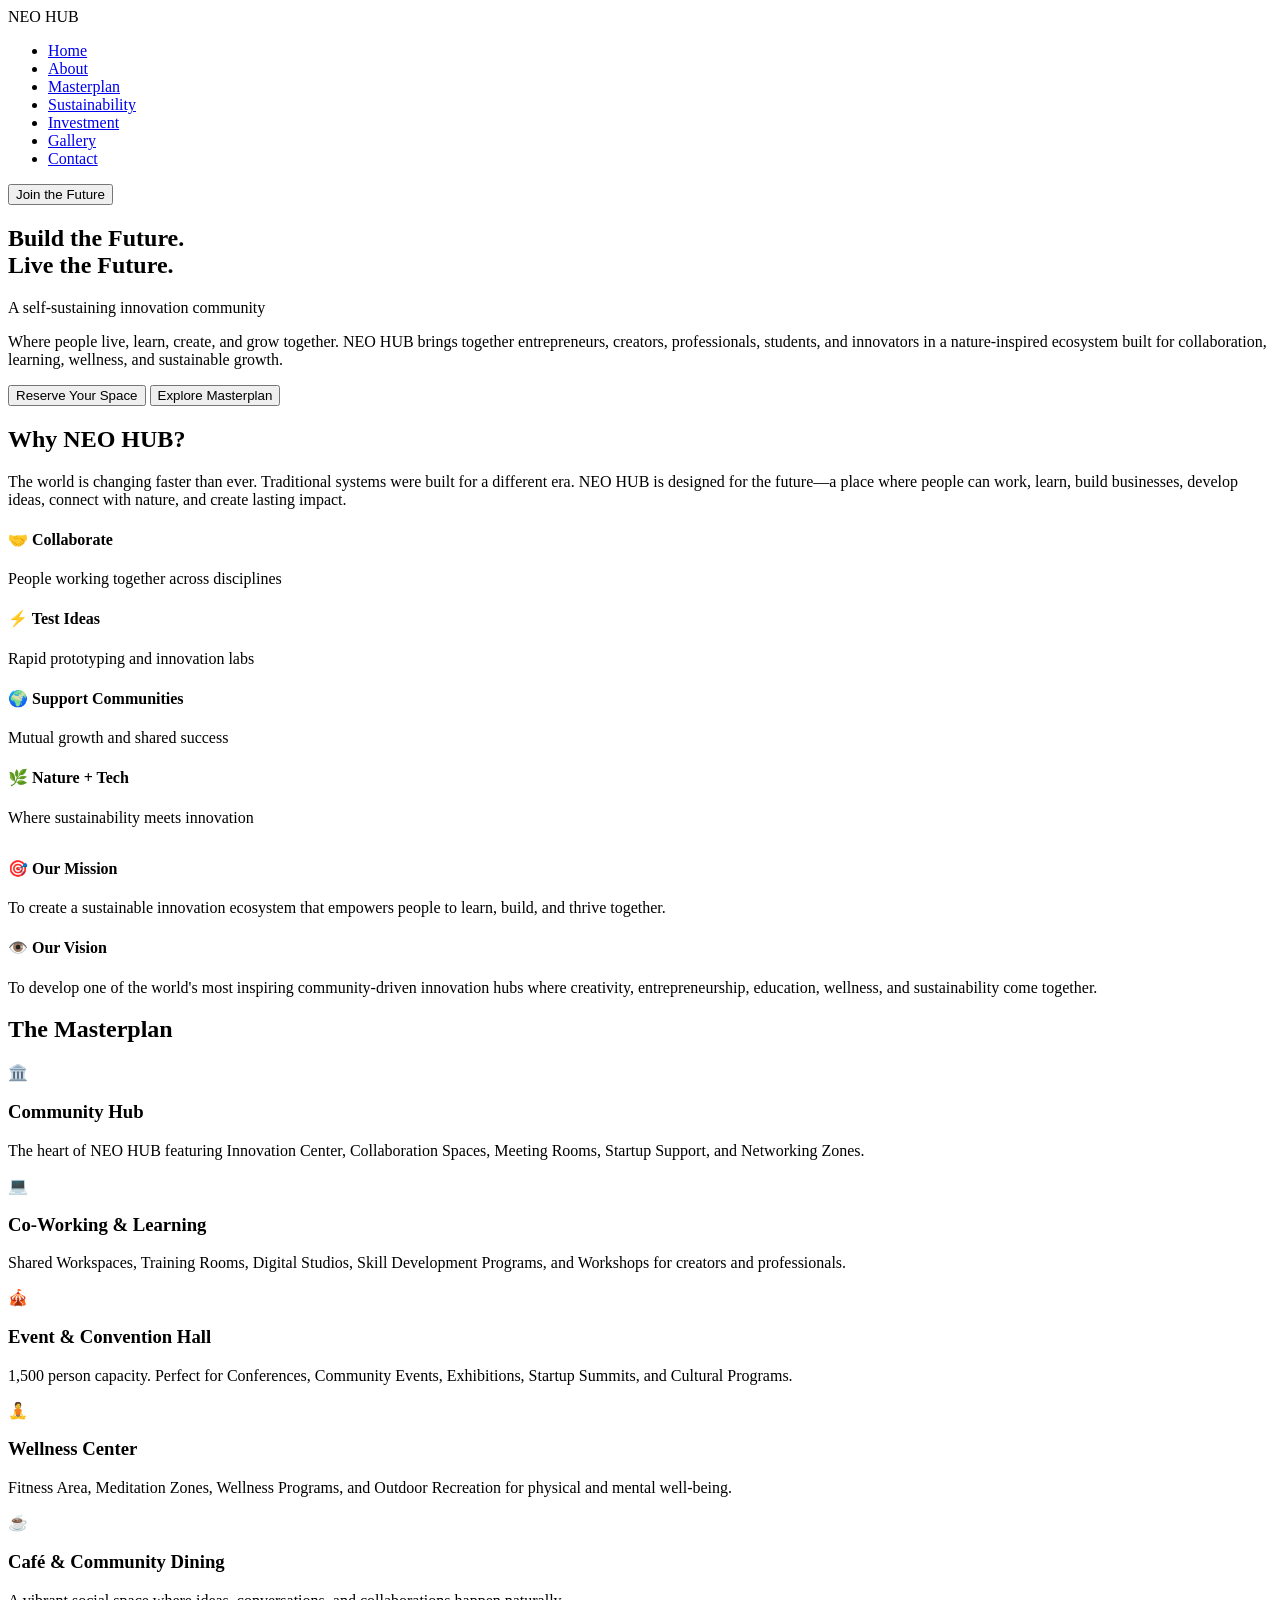
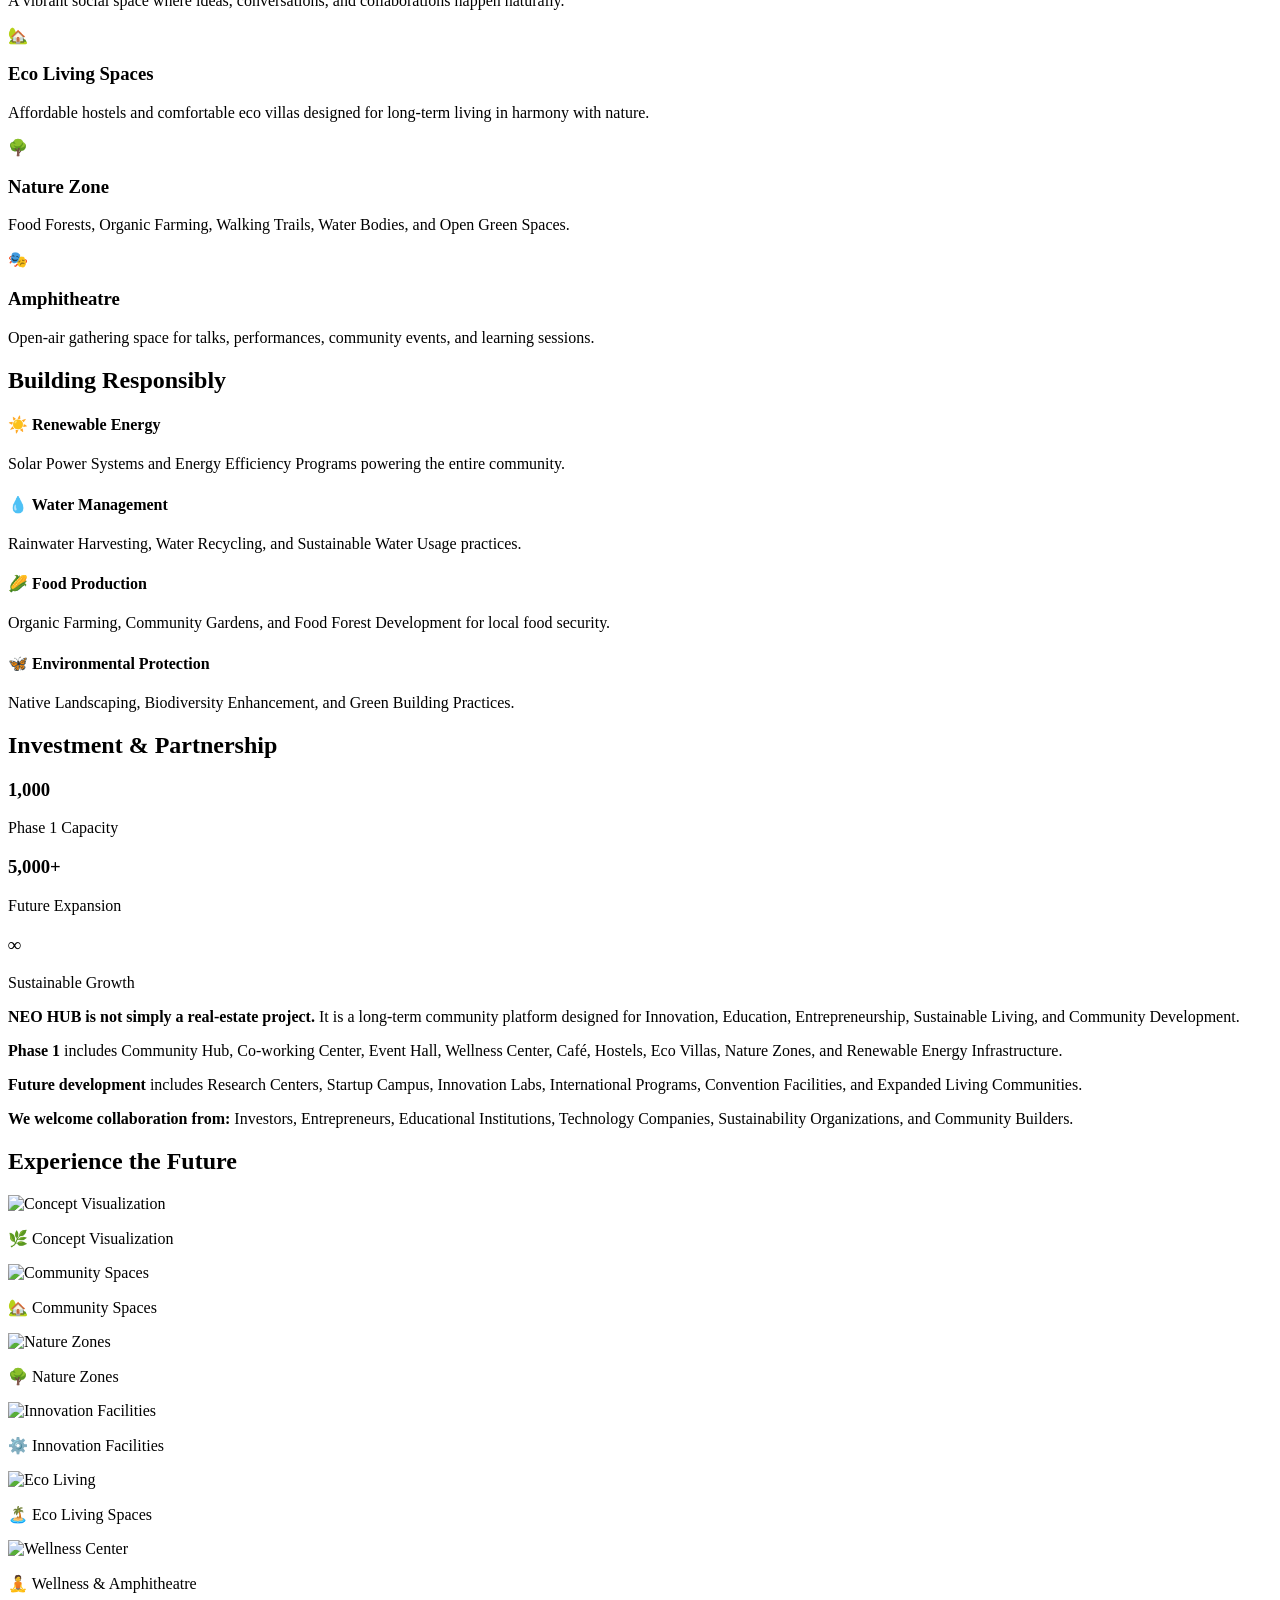
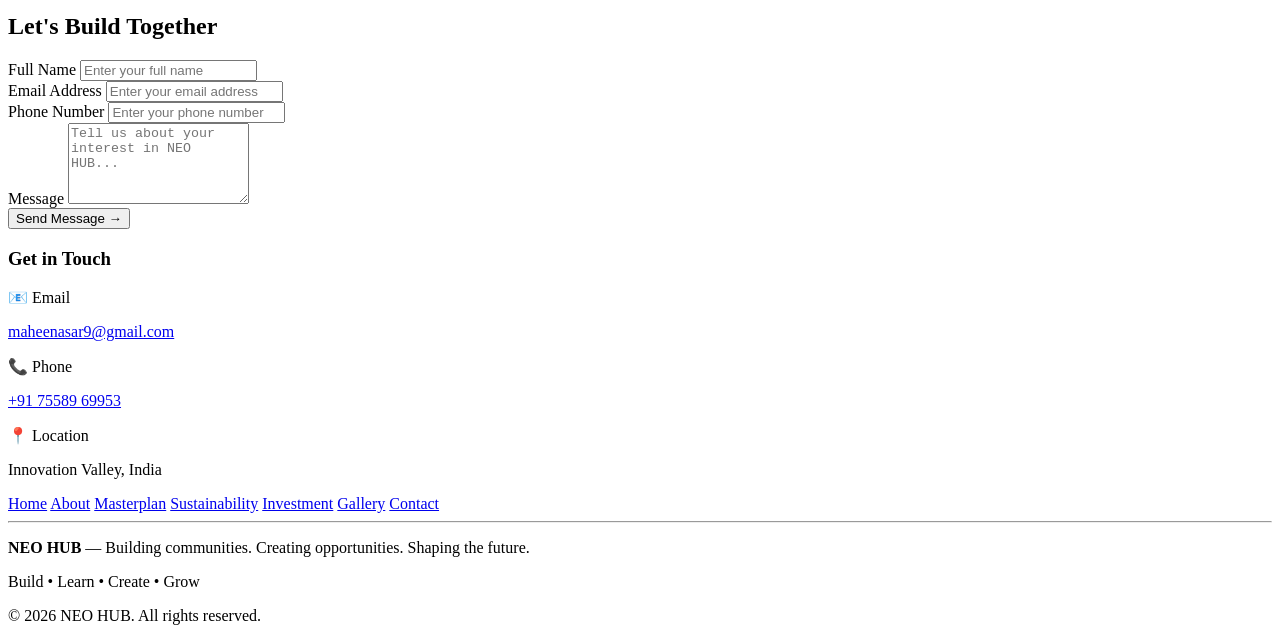
==== index.html @ 3f0f449f "Add files via upload" ====
<!DOCTYPE html>
<html lang="en">
<head>
  <meta charset="UTF-8">
  <meta name="viewport" content="width=device-width, initial-scale=1.0">
  <title>NEO HUB | Build the Future. Live the Future.</title>
  <link href="https://fonts.googleapis.com/css2?family=Inter:wght@300;400;500;600;700;800&family=Poppins:wght@400;500;600;700;800&display=swap" rel="stylesheet">
  <link rel="stylesheet" href="styles-2.css">
</head>
<body>

  <!-- Navigation -->
  <nav>
    <div class="logo">NEO HUB</div>
    <ul class="nav-menu">
      <li><a href="#home">Home</a></li>
      <li><a href="#about">About</a></li>
      <li><a href="#masterplan">Masterplan</a></li>
      <li><a href="#sustainability">Sustainability</a></li>
      <li><a href="#investment">Investment</a></li>
      <li><a href="#gallery">Gallery</a></li>
      <li><a href="#contact">Contact</a></li>
    </ul>
    <button class="nav-cta">Join the Future</button>
  </nav>

  <!-- Hero Section -->
  <section id="home" class="hero">
    <div class="hero-content">
      <h1>Build the Future.<br><span>Live the Future.</span></h1>
      <div class="hero-tagline">A self-sustaining innovation community</div>
      <p class="hero-subtitle">Where people live, learn, create, and grow together. NEO HUB brings together entrepreneurs, creators, professionals, students, and innovators in a nature-inspired ecosystem built for collaboration, learning, wellness, and sustainable growth.</p>
      <div class="hero-buttons">
        <button class="btn btn-primary">Reserve Your Space</button>
        <button class="btn btn-secondary">Explore Masterplan</button>
      </div>
    </div>
  </section>

  <!-- About Section -->
  <section id="about" class="about">
    <div class="container">
      <h2 class="section-title">Why <span>NEO HUB?</span></h2>
      <p class="about-text">The world is changing faster than ever. Traditional systems were built for a different era. NEO HUB is designed for the future—a place where people can work, learn, build businesses, develop ideas, connect with nature, and create lasting impact.</p>
      
      <div class="values-grid">
        <div class="value-item">
          <h4>🤝 Collaborate</h4>
          <p>People working together across disciplines</p>
        </div>
        <div class="value-item">
          <h4>⚡ Test Ideas</h4>
          <p>Rapid prototyping and innovation labs</p>
        </div>
        <div class="value-item">
          <h4>🌍 Support Communities</h4>
          <p>Mutual growth and shared success</p>
        </div>
        <div class="value-item">
          <h4>🌿 Nature + Tech</h4>
          <p>Where sustainability meets innovation</p>
        </div>
      </div>

      <div class="values-grid" style="margin-top: 2rem;">
        <div class="value-item">
          <h4>🎯 Our Mission</h4>
          <p>To create a sustainable innovation ecosystem that empowers people to learn, build, and thrive together.</p>
        </div>
        <div class="value-item">
          <h4>👁️ Our Vision</h4>
          <p>To develop one of the world's most inspiring community-driven innovation hubs where creativity, entrepreneurship, education, wellness, and sustainability come together.</p>
        </div>
      </div>
    </div>
  </section>

  <!-- Masterplan Section -->
  <section id="masterplan">
    <div class="container">
      <h2 class="section-title">The <span>Masterplan</span></h2>
      <div class="masterplan-grid">
        <div class="zone-card">
          <div class="zone-icon">🏛️</div>
          <h3>Community Hub</h3>
          <p>The heart of NEO HUB featuring Innovation Center, Collaboration Spaces, Meeting Rooms, Startup Support, and Networking Zones.</p>
        </div>
        <div class="zone-card">
          <div class="zone-icon">💻</div>
          <h3>Co-Working & Learning</h3>
          <p>Shared Workspaces, Training Rooms, Digital Studios, Skill Development Programs, and Workshops for creators and professionals.</p>
        </div>
        <div class="zone-card">
          <div class="zone-icon">🎪</div>
          <h3>Event & Convention Hall</h3>
          <p>1,500 person capacity. Perfect for Conferences, Community Events, Exhibitions, Startup Summits, and Cultural Programs.</p>
        </div>
        <div class="zone-card">
          <div class="zone-icon">🧘</div>
          <h3>Wellness Center</h3>
          <p>Fitness Area, Meditation Zones, Wellness Programs, and Outdoor Recreation for physical and mental well-being.</p>
        </div>
        <div class="zone-card">
          <div class="zone-icon">☕</div>
          <h3>Café & Community Dining</h3>
          <p>A vibrant social space where ideas, conversations, and collaborations happen naturally.</p>
        </div>
        <div class="zone-card">
          <div class="zone-icon">🏡</div>
          <h3>Eco Living Spaces</h3>
          <p>Affordable hostels and comfortable eco villas designed for long-term living in harmony with nature.</p>
        </div>
        <div class="zone-card">
          <div class="zone-icon">🌳</div>
          <h3>Nature Zone</h3>
          <p>Food Forests, Organic Farming, Walking Trails, Water Bodies, and Open Green Spaces.</p>
        </div>
        <div class="zone-card">
          <div class="zone-icon">🎭</div>
          <h3>Amphitheatre</h3>
          <p>Open-air gathering space for talks, performances, community events, and learning sessions.</p>
        </div>
      </div>
    </div>
  </section>

  <!-- Sustainability Section -->
  <section id="sustainability">
    <div class="container">
      <h2 class="section-title">Building <span>Responsibly</span></h2>
      <div class="sustainability-content">
        <div class="sustainability-item">
          <h4>☀️ Renewable Energy</h4>
          <p>Solar Power Systems and Energy Efficiency Programs powering the entire community.</p>
        </div>
        <div class="sustainability-item">
          <h4>💧 Water Management</h4>
          <p>Rainwater Harvesting, Water Recycling, and Sustainable Water Usage practices.</p>
        </div>
        <div class="sustainability-item">
          <h4>🌽 Food Production</h4>
          <p>Organic Farming, Community Gardens, and Food Forest Development for local food security.</p>
        </div>
        <div class="sustainability-item">
          <h4>🦋 Environmental Protection</h4>
          <p>Native Landscaping, Biodiversity Enhancement, and Green Building Practices.</p>
        </div>
      </div>
    </div>
  </section>

  <!-- Investment Section -->
  <section id="investment">
    <div class="container">
      <h2 class="section-title">Investment & <span>Partnership</span></h2>
      <div class="investment-grid">
        <div class="investment-stat">
          <h3>1,000</h3>
          <p>Phase 1 Capacity</p>
        </div>
        <div class="investment-stat">
          <h3>5,000+</h3>
          <p>Future Expansion</p>
        </div>
        <div class="investment-stat">
          <h3>∞</h3>
          <p>Sustainable Growth</p>
        </div>
      </div>
      <div class="investment-details">
        <p><strong>NEO HUB is not simply a real-estate project.</strong> It is a long-term community platform designed for Innovation, Education, Entrepreneurship, Sustainable Living, and Community Development.</p>
        <p><strong>Phase 1</strong> includes Community Hub, Co-working Center, Event Hall, Wellness Center, Café, Hostels, Eco Villas, Nature Zones, and Renewable Energy Infrastructure.</p>
        <p><strong>Future development</strong> includes Research Centers, Startup Campus, Innovation Labs, International Programs, Convention Facilities, and Expanded Living Communities.</p>
        <p><strong>We welcome collaboration from:</strong> Investors, Entrepreneurs, Educational Institutions, Technology Companies, Sustainability Organizations, and Community Builders.</p>
      </div>
    </div>
  </section>

  <!-- Gallery Section -->
  <section id="gallery">
    <div class="container">
      <h2 class="section-title">Experience the <span>Future</span></h2>
      <div class="gallery-grid">
        <div class="gallery-item">
          <img src="https://placehold.co/600x400/1a1f3a/00d084?text=Concept+Visualization" alt="Concept Visualization">
          <div class="gallery-overlay"><p>🌿 Concept Visualization</p></div>
        </div>
        <div class="gallery-item">
          <img src="https://placehold.co/600x400/1a1f3a/00d084?text=Community+Spaces" alt="Community Spaces">
          <div class="gallery-overlay"><p>🏡 Community Spaces</p></div>
        </div>
        <div class="gallery-item">
          <img src="https://placehold.co/600x400/1a1f3a/00d084?text=Nature+Zones" alt="Nature Zones">
          <div class="gallery-overlay"><p>🌳 Nature Zones</p></div>
        </div>
        <div class="gallery-item">
          <img src="https://placehold.co/600x400/1a1f3a/00d084?text=Innovation+Facilities" alt="Innovation Facilities">
          <div class="gallery-overlay"><p>⚙️ Innovation Facilities</p></div>
        </div>
        <div class="gallery-item">
          <img src="https://placehold.co/600x400/1a1f3a/00d084?text=Eco+Living" alt="Eco Living">
          <div class="gallery-overlay"><p>🏝️ Eco Living Spaces</p></div>
        </div>
        <div class="gallery-item">
          <img src="https://placehold.co/600x400/1a1f3a/00d084?text=Wellness+Center" alt="Wellness Center">
          <div class="gallery-overlay"><p>🧘 Wellness & Amphitheatre</p></div>
        </div>
      </div>
    </div>
  </section>

  <!-- Contact Section -->
  <section id="contact">
    <div class="container contact-container">
      <h2 class="section-title">Let's <span>Build Together</span></h2>
      
      <form class="contact-form">
        <div class="form-group">
          <label>Full Name</label>
          <input type="text" name="name" placeholder="Enter your full name" required>
        </div>
        <div class="form-group">
          <label>Email Address</label>
          <input type="email" name="email" placeholder="Enter your email address" required>
        </div>
        <div class="form-group">
          <label>Phone Number</label>
          <input type="tel" name="phone" placeholder="Enter your phone number">
        </div>
        <div class="form-group">
          <label>Message</label>
          <textarea name="message" placeholder="Tell us about your interest in NEO HUB..." rows="5" required></textarea>
        </div>
        <button type="submit" class="form-submit">Send Message →</button>
      </form>

      <div class="contact-info">
        <h3>Get in Touch</h3>
        <div class="contact-details">
          <div class="contact-detail">
            <p>📧 Email</p>
            <p><a href="mailto:maheenasar9@gmail.com">maheenasar9@gmail.com</a></p>
          </div>
          <div class="contact-detail">
            <p>📞 Phone</p>
            <p><a href="tel:+917558969953">+91 75589 69953</a></p>
          </div>
          <div class="contact-detail">
            <p>📍 Location</p>
            <p>Innovation Valley, India</p>
          </div>
        </div>
      </div>
    </div>
  </section>

  <!-- Footer -->
  <footer>
    <div class="footer-content">
      <div class="footer-links">
        <a href="#home">Home</a>
        <a href="#about">About</a>
        <a href="#masterplan">Masterplan</a>
        <a href="#sustainability">Sustainability</a>
        <a href="#investment">Investment</a>
        <a href="#gallery">Gallery</a>
        <a href="#contact">Contact</a>
      </div>
      <hr class="footer-divider">
      <div class="footer-bottom">
        <p><strong>NEO HUB</strong> — Building communities. Creating opportunities. Shaping the future.</p>
        <p>Build • Learn • Create • Grow</p>
        <p>© 2026 NEO HUB. All rights reserved.</p>
      </div>
    </div>
  </footer>

  <script src="script.js"></script>
</body>
</html>
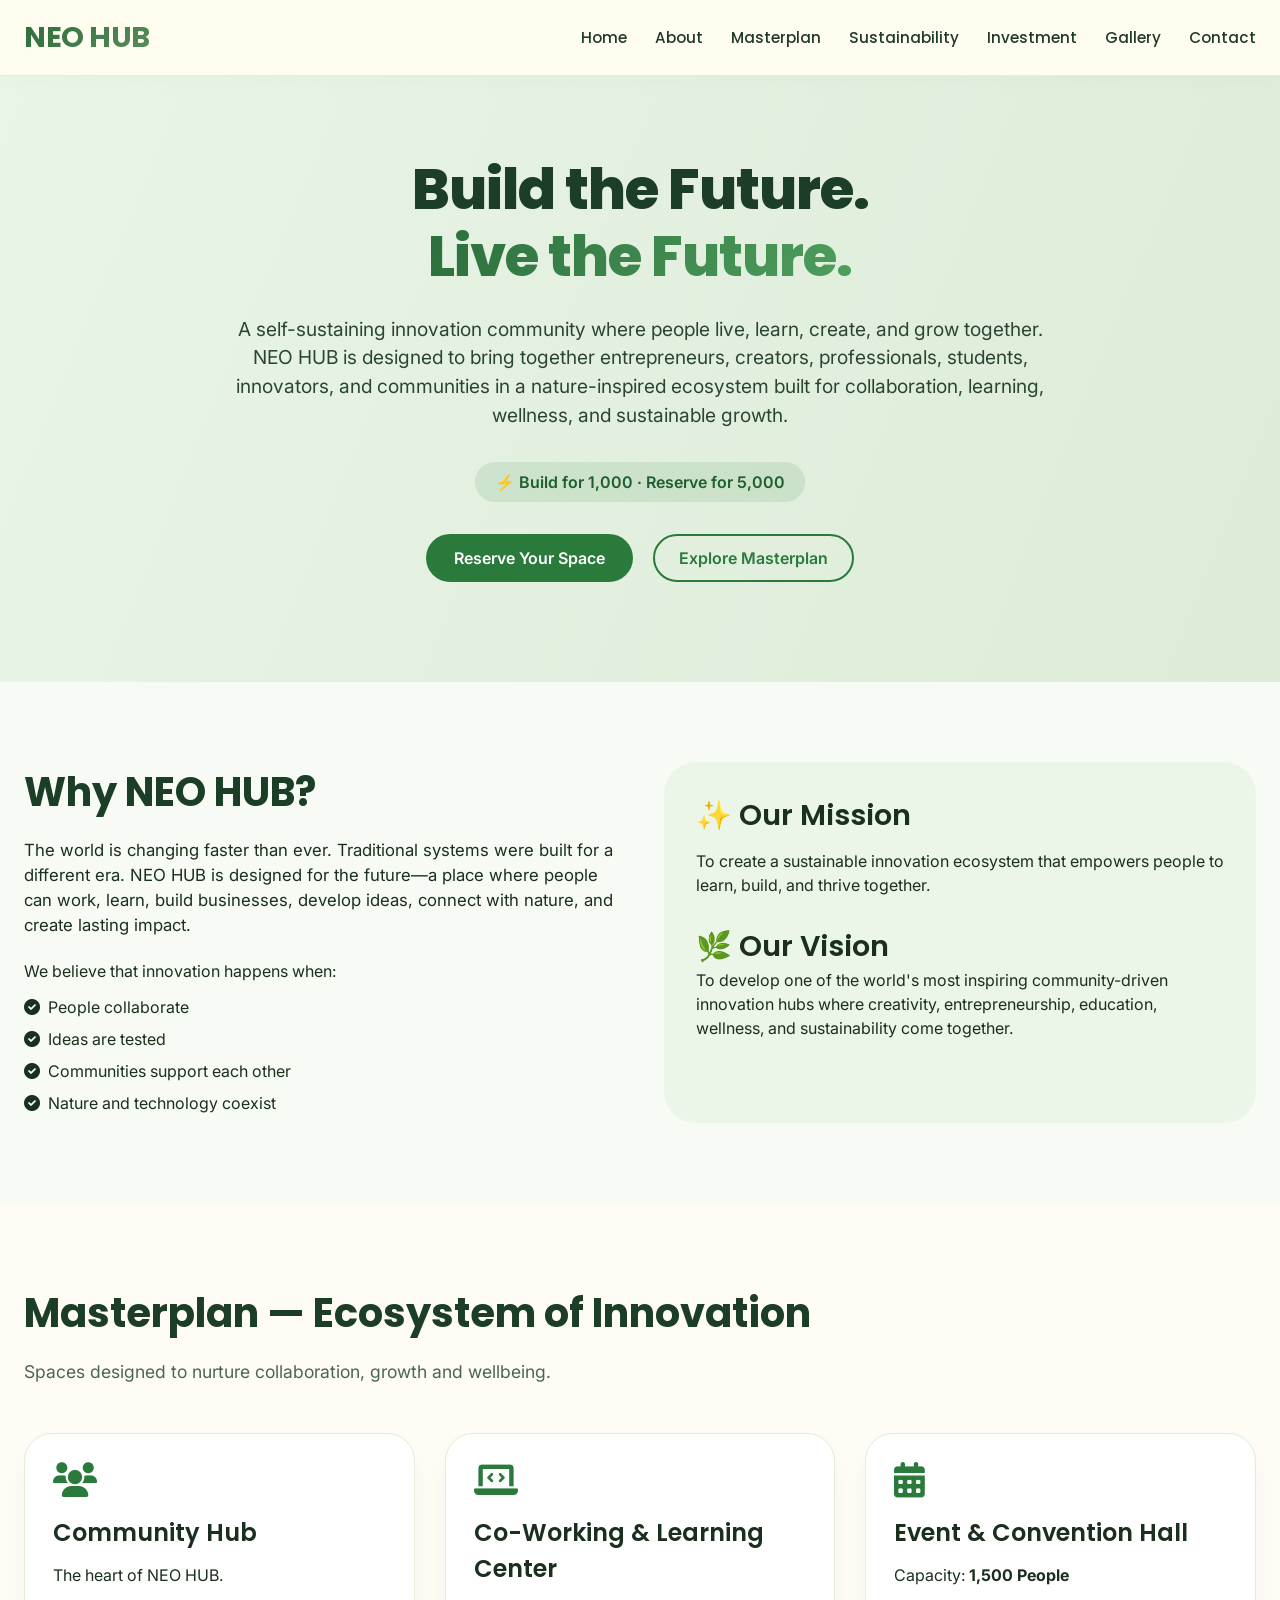
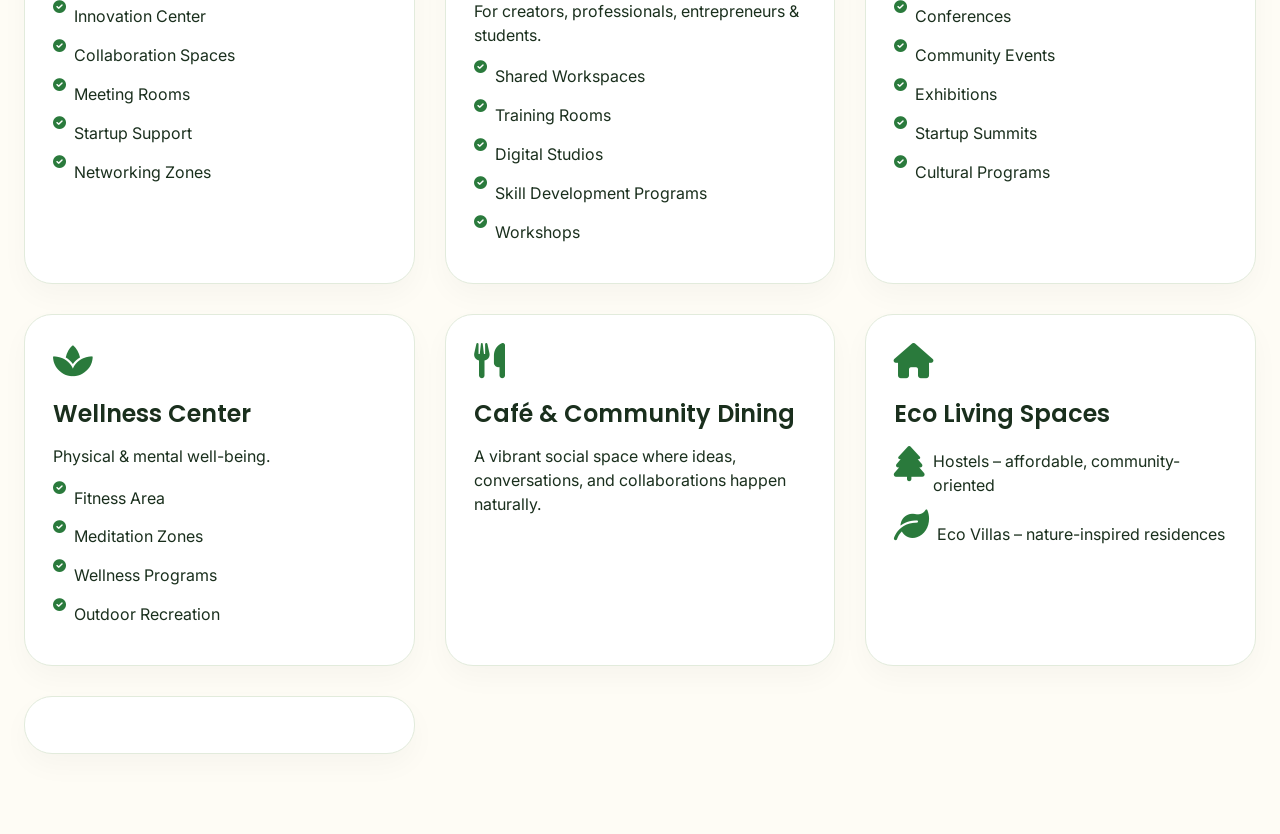
==== commit 8a82eea0: "Add initial HTML structure and styles for NEO HUB Initial commit of the NEO HUB website structure an" ====
--- a/index.html
+++ b/index.html
@@ -2,279 +2,444 @@
 <html lang="en">
 <head>
   <meta charset="UTF-8">
-  <meta name="viewport" content="width=device-width, initial-scale=1.0">
-  <title>NEO HUB | Build the Future. Live the Future.</title>
-  <link href="https://fonts.googleapis.com/css2?family=Inter:wght@300;400;500;600;700;800&family=Poppins:wght@400;500;600;700;800&display=swap" rel="stylesheet">
-  <link rel="stylesheet" href="styles-2.css">
+  <meta name="viewport" content="width=device-width, initial-scale=1.0, viewport-fit=cover">
+  <title>NEO HUB | Future Innovation Community</title>
+  <!-- Google Fonts & Font Awesome -->
+  <link href="https://fonts.googleapis.com/css2?family=Inter:opsz,wght@14..32,300;14..32,400;14..32,600;14..32,700;14..32,800&family=Poppins:wght@400;500;600;700&display=swap" rel="stylesheet">
+  <link rel="stylesheet" href="https://cdnjs.cloudflare.com/ajax/libs/font-awesome/6.0.0-beta3/css/all.min.css">
+  <style>
+    * {
+      margin: 0;
+      padding: 0;
+      box-sizing: border-box;
+    }
+
+    body {
+      font-family: 'Inter', sans-serif;
+      background-color: #FEFCF5;
+      color: #1A2F1D;
+      scroll-behavior: smooth;
+      line-height: 1.5;
+    }
+
+    h1, h2, h3, h4, .logo, .nav-links a, .btn {
+      font-family: 'Poppins', sans-serif;
+    }
+
+    .container {
+      max-width: 1280px;
+      margin: 0 auto;
+      padding: 0 24px;
+    }
+
+    /* Navigation */
+    .navbar {
+      background: rgba(255, 252, 240, 0.96);
+      backdrop-filter: blur(10px);
+      position: sticky;
+      top: 0;
+      z-index: 1000;
+      box-shadow: 0 4px 20px rgba(0, 0, 0, 0.02);
+      border-bottom: 1px solid rgba(60, 80, 50, 0.1);
+    }
+
+    .nav-container {
+      display: flex;
+      justify-content: space-between;
+      align-items: center;
+      padding: 16px 24px;
+      flex-wrap: wrap;
+    }
+
+    .logo {
+      font-size: 1.8rem;
+      font-weight: 700;
+      letter-spacing: -0.5px;
+      background: linear-gradient(135deg, #2B6E3C, #5B8C5A);
+      -webkit-background-clip: text;
+      background-clip: text;
+      color: transparent;
+    }
+
+    .nav-links {
+      display: flex;
+      gap: 28px;
+      flex-wrap: wrap;
+      list-style: none;
+    }
+
+    .nav-links a {
+      text-decoration: none;
+      font-weight: 500;
+      color: #1F3B2C;
+      transition: 0.2s;
+      font-size: 0.95rem;
+    }
+
+    .nav-links a:hover {
+      color: #2A7A3C;
+    }
+
+    /* Buttons */
+    .btn-primary {
+      background: #2A7A3C;
+      color: white;
+      padding: 12px 28px;
+      border-radius: 40px;
+      font-weight: 600;
+      display: inline-block;
+      text-decoration: none;
+      transition: 0.2s;
+      border: none;
+      cursor: pointer;
+      font-size: 1rem;
+    }
+
+    .btn-primary:hover {
+      background: #1F5E2E;
+      transform: translateY(-2px);
+      box-shadow: 0 8px 18px rgba(42, 122, 60, 0.2);
+    }
+
+    .btn-outline {
+      background: transparent;
+      border: 2px solid #2A7A3C;
+      color: #2A7A3C;
+      padding: 10px 24px;
+      border-radius: 40px;
+      font-weight: 600;
+      text-decoration: none;
+      transition: 0.2s;
+    }
+
+    .btn-outline:hover {
+      background: #2A7A3C;
+      color: white;
+    }
+
+    /* Hero */
+    .hero {
+      background: linear-gradient(112deg, #E9F5E6 0%, #DDEBD8 100%);
+      position: relative;
+      padding: 80px 0 100px;
+    }
+
+    .hero-content {
+      text-align: center;
+      max-width: 900px;
+      margin: 0 auto;
+    }
+
+    .hero h1 {
+      font-size: 3.5rem;
+      font-weight: 800;
+      color: #1C3D26;
+      letter-spacing: -1px;
+      line-height: 1.2;
+    }
+
+    .hero .highlight {
+      background: linear-gradient(120deg, #2B6E3C, #4F9F5E);
+      background-clip: text;
+      -webkit-background-clip: text;
+      color: transparent;
+    }
+
+    .hero p {
+      font-size: 1.2rem;
+      margin: 24px 0 20px;
+      color: #2A4632;
+    }
+
+    .hero-badge {
+      background: rgba(42, 122, 60, 0.12);
+      display: inline-block;
+      padding: 8px 20px;
+      border-radius: 40px;
+      font-weight: 600;
+      margin-top: 12px;
+      color: #1F5E2E;
+    }
+
+    .hero-buttons {
+      margin-top: 32px;
+      display: flex;
+      gap: 20px;
+      justify-content: center;
+      flex-wrap: wrap;
+    }
+
+    /* section general */
+    section {
+      padding: 80px 0;
+    }
+
+    .section-title {
+      font-size: 2.5rem;
+      font-weight: 700;
+      margin-bottom: 16px;
+      color: #1C3D26;
+      position: relative;
+    }
+
+    .section-sub {
+      font-size: 1.1rem;
+      color: #4A6652;
+      margin-bottom: 48px;
+      max-width: 750px;
+    }
+
+    .bg-light {
+      background-color: #F8FBF5;
+    }
+
+    /* cards grid */
+    .cards-grid {
+      display: grid;
+      grid-template-columns: repeat(auto-fill, minmax(300px, 1fr));
+      gap: 30px;
+    }
+
+    .master-card, .sustainability-card, .partner-card {
+      background: white;
+      border-radius: 28px;
+      padding: 28px;
+      box-shadow: 0 12px 28px rgba(0,0,0,0.03);
+      transition: all 0.25s ease;
+      border: 1px solid #E2EBDC;
+    }
+
+    .master-card:hover, .sustainability-card:hover {
+      transform: translateY(-5px);
+      box-shadow: 0 20px 30px -12px rgba(0,0,0,0.08);
+    }
+
+    .master-card i, .sustainability-card i {
+      font-size: 2.2rem;
+      color: #2A7A3C;
+      margin-bottom: 18px;
+    }
+
+    .master-card h3, .sustainability-card h3 {
+      font-size: 1.5rem;
+      margin-bottom: 12px;
+      font-weight: 600;
+    }
+
+    .feature-list {
+      list-style: none;
+      margin-top: 14px;
+    }
+
+    .feature-list li {
+      margin: 8px 0;
+      display: flex;
+      align-items: center;
+      gap: 8px;
+    }
+
+    .feature-list i.fa-circle-check {
+      font-size: 0.8rem;
+      color: #2A7A3C;
+    }
+
+    /* about double column */
+    .about-grid {
+      display: grid;
+      grid-template-columns: 1fr 1fr;
+      gap: 48px;
+    }
+
+    .mission-vision {
+      background: #ECF6E8;
+      padding: 32px;
+      border-radius: 32px;
+    }
+
+    /* investment section */
+    .investment-grid {
+      display: grid;
+      grid-template-columns: repeat(auto-fit, minmax(300px, 1fr));
+      gap: 30px;
+      margin-top: 20px;
+    }
+
+    .phase-card {
+      background: white;
+      border-radius: 28px;
+      padding: 28px;
+      border: 1px solid #DAE9D2;
+    }
+
+    /* gallery */
+    .gallery-grid {
+      display: grid;
+      grid-template-columns: repeat(auto-fit, minmax(240px, 1fr));
+      gap: 24px;
+    }
+
+    .gallery-item {
+      border-radius: 24px;
+      overflow: hidden;
+      box-shadow: 0 8px 18px rgba(0,0,0,0.05);
+      transition: 0.2s;
+      background: #F2F6EE;
+    }
+
+    .gallery-img {
+      height: 220px;
+      background-size: cover;
+      background-position: center;
+    }
+
+    .gallery-item p {
+      padding: 16px 16px 20px;
+      font-weight: 600;
+      text-align: center;
+    }
+
+    /* contact form */
+    .contact-wrapper {
+      display: grid;
+      grid-template-columns: 1fr 1fr;
+      gap: 48px;
+    }
+
+    .contact-info p {
+      margin: 20px 0;
+      display: flex;
+      align-items: center;
+      gap: 12px;
+    }
+
+    .contact-info i {
+      width: 32px;
+      color: #2A7A3C;
+    }
+
+    .form-group {
+      margin-bottom: 20px;
+    }
+
+    input, textarea {
+      width: 100%;
+      padding: 14px 18px;
+      border-radius: 28px;
+      border: 1px solid #CDDEC4;
+      font-family: 'Inter', sans-serif;
+      background: white;
+    }
+
+    textarea {
+      border-radius: 24px;
+      resize: vertical;
+    }
+
+    footer {
+      background: #1B2F22;
+      color: #D4E6CF;
+      padding: 48px 0 24px;
+    }
+
+    .footer-content {
+      display: flex;
+      justify-content: space-between;
+      flex-wrap: wrap;
+      gap: 30px;
+      margin-bottom: 32px;
+    }
+
+    .footer-bottom {
+      text-align: center;
+      border-top: 1px solid #3A5542;
+      padding-top: 28px;
+    }
+
+    @media (max-width: 768px) {
+      .nav-container {
+        flex-direction: column;
+        gap: 14px;
+      }
+      .hero h1 {
+        font-size: 2.3rem;
+      }
+      .about-grid, .contact-wrapper {
+        grid-template-columns: 1fr;
+      }
+      .section-title {
+        font-size: 2rem;
+      }
+      .hero {
+        padding: 60px 0;
+      }
+    }
+  </style>
 </head>
 <body>
-
-  <!-- Navigation -->
-  <nav>
-    <div class="logo">NEO HUB</div>
-    <ul class="nav-menu">
-      <li><a href="#home">Home</a></li>
-      <li><a href="#about">About</a></li>
-      <li><a href="#masterplan">Masterplan</a></li>
-      <li><a href="#sustainability">Sustainability</a></li>
-      <li><a href="#investment">Investment</a></li>
-      <li><a href="#gallery">Gallery</a></li>
-      <li><a href="#contact">Contact</a></li>
-    </ul>
-    <button class="nav-cta">Join the Future</button>
+  <nav class="navbar">
+    <div class="nav-container container">
+      <div class="logo">NEO HUB</div>
+      <ul class="nav-links">
+        <li><a href="#home">Home</a></li>
+        <li><a href="#about">About</a></li>
+        <li><a href="#masterplan">Masterplan</a></li>
+        <li><a href="#sustainability">Sustainability</a></li>
+        <li><a href="#investment">Investment</a></li>
+        <li><a href="#gallery">Gallery</a></li>
+        <li><a href="#contact">Contact</a></li>
+      </ul>
+    </div>
   </nav>
 
-  <!-- Hero Section -->
-  <section id="home" class="hero">
-    <div class="hero-content">
-      <h1>Build the Future.<br><span>Live the Future.</span></h1>
-      <div class="hero-tagline">A self-sustaining innovation community</div>
-      <p class="hero-subtitle">Where people live, learn, create, and grow together. NEO HUB brings together entrepreneurs, creators, professionals, students, and innovators in a nature-inspired ecosystem built for collaboration, learning, wellness, and sustainable growth.</p>
-      <div class="hero-buttons">
-        <button class="btn btn-primary">Reserve Your Space</button>
-        <button class="btn btn-secondary">Explore Masterplan</button>
-      </div>
-    </div>
-  </section>
-
-  <!-- About Section -->
-  <section id="about" class="about">
-    <div class="container">
-      <h2 class="section-title">Why <span>NEO HUB?</span></h2>
-      <p class="about-text">The world is changing faster than ever. Traditional systems were built for a different era. NEO HUB is designed for the future—a place where people can work, learn, build businesses, develop ideas, connect with nature, and create lasting impact.</p>
-      
-      <div class="values-grid">
-        <div class="value-item">
-          <h4>🤝 Collaborate</h4>
-          <p>People working together across disciplines</p>
-        </div>
-        <div class="value-item">
-          <h4>⚡ Test Ideas</h4>
-          <p>Rapid prototyping and innovation labs</p>
-        </div>
-        <div class="value-item">
-          <h4>🌍 Support Communities</h4>
-          <p>Mutual growth and shared success</p>
-        </div>
-        <div class="value-item">
-          <h4>🌿 Nature + Tech</h4>
-          <p>Where sustainability meets innovation</p>
+  <main>
+    <!-- Hero Section -->
+    <section id="home" class="hero">
+      <div class="container hero-content">
+        <h1>Build the Future.<br><span class="highlight">Live the Future.</span></h1>
+        <p>A self-sustaining innovation community where people live, learn, create, and grow together.<br>NEO HUB is designed to bring together entrepreneurs, creators, professionals, students, innovators, and communities in a nature-inspired ecosystem built for collaboration, learning, wellness, and sustainable growth.</p>
+        <div class="hero-badge">⚡ Build for 1,000 · Reserve for 5,000</div>
+        <div class="hero-buttons">
+          <a href="#contact" class="btn-primary">Reserve Your Space</a>
+          <a href="#masterplan" class="btn-outline">Explore Masterplan</a>
         </div>
       </div>
-
-      <div class="values-grid" style="margin-top: 2rem;">
-        <div class="value-item">
-          <h4>🎯 Our Mission</h4>
-          <p>To create a sustainable innovation ecosystem that empowers people to learn, build, and thrive together.</p>
-        </div>
-        <div class="value-item">
-          <h4>👁️ Our Vision</h4>
-          <p>To develop one of the world's most inspiring community-driven innovation hubs where creativity, entrepreneurship, education, wellness, and sustainability come together.</p>
-        </div>
-      </div>
-    </div>
-  </section>
-
-  <!-- Masterplan Section -->
-  <section id="masterplan">
-    <div class="container">
-      <h2 class="section-title">The <span>Masterplan</span></h2>
-      <div class="masterplan-grid">
-        <div class="zone-card">
-          <div class="zone-icon">🏛️</div>
-          <h3>Community Hub</h3>
-          <p>The heart of NEO HUB featuring Innovation Center, Collaboration Spaces, Meeting Rooms, Startup Support, and Networking Zones.</p>
-        </div>
-        <div class="zone-card">
-          <div class="zone-icon">💻</div>
-          <h3>Co-Working & Learning</h3>
-          <p>Shared Workspaces, Training Rooms, Digital Studios, Skill Development Programs, and Workshops for creators and professionals.</p>
-        </div>
-        <div class="zone-card">
-          <div class="zone-icon">🎪</div>
-          <h3>Event & Convention Hall</h3>
-          <p>1,500 person capacity. Perfect for Conferences, Community Events, Exhibitions, Startup Summits, and Cultural Programs.</p>
-        </div>
-        <div class="zone-card">
-          <div class="zone-icon">🧘</div>
-          <h3>Wellness Center</h3>
-          <p>Fitness Area, Meditation Zones, Wellness Programs, and Outdoor Recreation for physical and mental well-being.</p>
-        </div>
-        <div class="zone-card">
-          <div class="zone-icon">☕</div>
-          <h3>Café & Community Dining</h3>
-          <p>A vibrant social space where ideas, conversations, and collaborations happen naturally.</p>
-        </div>
-        <div class="zone-card">
-          <div class="zone-icon">🏡</div>
-          <h3>Eco Living Spaces</h3>
-          <p>Affordable hostels and comfortable eco villas designed for long-term living in harmony with nature.</p>
-        </div>
-        <div class="zone-card">
-          <div class="zone-icon">🌳</div>
-          <h3>Nature Zone</h3>
-          <p>Food Forests, Organic Farming, Walking Trails, Water Bodies, and Open Green Spaces.</p>
-        </div>
-        <div class="zone-card">
-          <div class="zone-icon">🎭</div>
-          <h3>Amphitheatre</h3>
-          <p>Open-air gathering space for talks, performances, community events, and learning sessions.</p>
-        </div>
-      </div>
-    </div>
-  </section>
-
-  <!-- Sustainability Section -->
-  <section id="sustainability">
-    <div class="container">
-      <h2 class="section-title">Building <span>Responsibly</span></h2>
-      <div class="sustainability-content">
-        <div class="sustainability-item">
-          <h4>☀️ Renewable Energy</h4>
-          <p>Solar Power Systems and Energy Efficiency Programs powering the entire community.</p>
-        </div>
-        <div class="sustainability-item">
-          <h4>💧 Water Management</h4>
-          <p>Rainwater Harvesting, Water Recycling, and Sustainable Water Usage practices.</p>
-        </div>
-        <div class="sustainability-item">
-          <h4>🌽 Food Production</h4>
-          <p>Organic Farming, Community Gardens, and Food Forest Development for local food security.</p>
-        </div>
-        <div class="sustainability-item">
-          <h4>🦋 Environmental Protection</h4>
-          <p>Native Landscaping, Biodiversity Enhancement, and Green Building Practices.</p>
-        </div>
-      </div>
-    </div>
-  </section>
-
-  <!-- Investment Section -->
-  <section id="investment">
-    <div class="container">
-      <h2 class="section-title">Investment & <span>Partnership</span></h2>
-      <div class="investment-grid">
-        <div class="investment-stat">
-          <h3>1,000</h3>
-          <p>Phase 1 Capacity</p>
-        </div>
-        <div class="investment-stat">
-          <h3>5,000+</h3>
-          <p>Future Expansion</p>
-        </div>
-        <div class="investment-stat">
-          <h3>∞</h3>
-          <p>Sustainable Growth</p>
-        </div>
-      </div>
-      <div class="investment-details">
-        <p><strong>NEO HUB is not simply a real-estate project.</strong> It is a long-term community platform designed for Innovation, Education, Entrepreneurship, Sustainable Living, and Community Development.</p>
-        <p><strong>Phase 1</strong> includes Community Hub, Co-working Center, Event Hall, Wellness Center, Café, Hostels, Eco Villas, Nature Zones, and Renewable Energy Infrastructure.</p>
-        <p><strong>Future development</strong> includes Research Centers, Startup Campus, Innovation Labs, International Programs, Convention Facilities, and Expanded Living Communities.</p>
-        <p><strong>We welcome collaboration from:</strong> Investors, Entrepreneurs, Educational Institutions, Technology Companies, Sustainability Organizations, and Community Builders.</p>
-      </div>
-    </div>
-  </section>
-
-  <!-- Gallery Section -->
-  <section id="gallery">
-    <div class="container">
-      <h2 class="section-title">Experience the <span>Future</span></h2>
-      <div class="gallery-grid">
-        <div class="gallery-item">
-          <img src="https://placehold.co/600x400/1a1f3a/00d084?text=Concept+Visualization" alt="Concept Visualization">
-          <div class="gallery-overlay"><p>🌿 Concept Visualization</p></div>
-        </div>
-        <div class="gallery-item">
-          <img src="https://placehold.co/600x400/1a1f3a/00d084?text=Community+Spaces" alt="Community Spaces">
-          <div class="gallery-overlay"><p>🏡 Community Spaces</p></div>
-        </div>
-        <div class="gallery-item">
-          <img src="https://placehold.co/600x400/1a1f3a/00d084?text=Nature+Zones" alt="Nature Zones">
-          <div class="gallery-overlay"><p>🌳 Nature Zones</p></div>
-        </div>
-        <div class="gallery-item">
-          <img src="https://placehold.co/600x400/1a1f3a/00d084?text=Innovation+Facilities" alt="Innovation Facilities">
-          <div class="gallery-overlay"><p>⚙️ Innovation Facilities</p></div>
-        </div>
-        <div class="gallery-item">
-          <img src="https://placehold.co/600x400/1a1f3a/00d084?text=Eco+Living" alt="Eco Living">
-          <div class="gallery-overlay"><p>🏝️ Eco Living Spaces</p></div>
-        </div>
-        <div class="gallery-item">
-          <img src="https://placehold.co/600x400/1a1f3a/00d084?text=Wellness+Center" alt="Wellness Center">
-          <div class="gallery-overlay"><p>🧘 Wellness & Amphitheatre</p></div>
-        </div>
-      </div>
-    </div>
-  </section>
-
-  <!-- Contact Section -->
-  <section id="contact">
-    <div class="container contact-container">
-      <h2 class="section-title">Let's <span>Build Together</span></h2>
-      
-      <form class="contact-form">
-        <div class="form-group">
-          <label>Full Name</label>
-          <input type="text" name="name" placeholder="Enter your full name" required>
-        </div>
-        <div class="form-group">
-          <label>Email Address</label>
-          <input type="email" name="email" placeholder="Enter your email address" required>
-        </div>
-        <div class="form-group">
-          <label>Phone Number</label>
-          <input type="tel" name="phone" placeholder="Enter your phone number">
-        </div>
-        <div class="form-group">
-          <label>Message</label>
-          <textarea name="message" placeholder="Tell us about your interest in NEO HUB..." rows="5" required></textarea>
-        </div>
-        <button type="submit" class="form-submit">Send Message →</button>
-      </form>
-
-      <div class="contact-info">
-        <h3>Get in Touch</h3>
-        <div class="contact-details">
-          <div class="contact-detail">
-            <p>📧 Email</p>
-            <p><a href="mailto:maheenasar9@gmail.com">maheenasar9@gmail.com</a></p>
+    </section>
+
+    <!-- About Section -->
+    <section id="about" class="bg-light">
+      <div class="container">
+        <div class="about-grid">
+          <div>
+            <h2 class="section-title">Why NEO HUB?</h2>
+            <p style="font-size:1.05rem; margin-bottom: 20px;">The world is changing faster than ever. Traditional systems were built for a different era. NEO HUB is designed for the future—a place where people can work, learn, build businesses, develop ideas, connect with nature, and create lasting impact.</p>
+            <p>We believe that innovation happens when:</p>
+            <ul class="feature-list" style="margin-top: 12px;">
+              <li><i class="fas fa-check-circle"></i> People collaborate</li>
+              <li><i class="fas fa-check-circle"></i> Ideas are tested</li>
+              <li><i class="fas fa-check-circle"></i> Communities support each other</li>
+              <li><i class="fas fa-check-circle"></i> Nature and technology coexist</li>
+            </ul>
           </div>
-          <div class="contact-detail">
-            <p>📞 Phone</p>
-            <p><a href="tel:+917558969953">+91 75589 69953</a></p>
-          </div>
-          <div class="contact-detail">
-            <p>📍 Location</p>
-            <p>Innovation Valley, India</p>
+          <div class="mission-vision">
+            <h3 style="font-size: 1.8rem; font-weight: 600;">✨ Our Mission</h3>
+            <p style="margin: 12px 0 28px;">To create a sustainable innovation ecosystem that empowers people to learn, build, and thrive together.</p>
+            <h3 style="font-size: 1.8rem; font-weight: 600;">🌿 Our Vision</h3>
+            <p>To develop one of the world's most inspiring community-driven innovation hubs where creativity, entrepreneurship, education, wellness, and sustainability come together.</p>
           </div>
         </div>
       </div>
-    </div>
-  </section>
-
-  <!-- Footer -->
-  <footer>
-    <div class="footer-content">
-      <div class="footer-links">
-        <a href="#home">Home</a>
-        <a href="#about">About</a>
-        <a href="#masterplan">Masterplan</a>
-        <a href="#sustainability">Sustainability</a>
-        <a href="#investment">Investment</a>
-        <a href="#gallery">Gallery</a>
-        <a href="#contact">Contact</a>
-      </div>
-      <hr class="footer-divider">
-      <div class="footer-bottom">
-        <p><strong>NEO HUB</strong> — Building communities. Creating opportunities. Shaping the future.</p>
-        <p>Build • Learn • Create • Grow</p>
-        <p>© 2026 NEO HUB. All rights reserved.</p>
-      </div>
-    </div>
-  </footer>
-
-  <script src="script.js"></script>
-</body>
-</html>+    </section>
+
+    <!-- Masterplan Section -->
+    <section id="masterplan">
+      <div class="container">
+        <h2 class="section-title">Masterplan — Ecosystem of Innovation</h2>
+        <p class="section-sub">Spaces designed to nurture collaboration, growth and wellbeing.</p>
+        <div class="cards-grid">
+          <div class="master-card"><i class="fas fa-users"></i><h3>Community Hub</h3><p>The heart of NEO HUB.</p><ul class="feature-list"><li><i class="fas fa-circle-check"></i> Innovation Center</li><li><i class="fas fa-circle-check"></i> Collaboration Spaces</li><li><i class="fas fa-circle-check"></i> Meeting Rooms</li><li><i class="fas fa-circle-check"></i> Startup Support</li><li><i class="fas fa-circle-check"></i> Networking Zones</li></ul></div>
+          <div class="master-card"><i class="fas fa-laptop-code"></i><h3>Co-Working & Learning Center</h3><p>For creators, professionals, entrepreneurs & students.</p><ul class="feature-list"><li><i class="fas fa-circle-check"></i> Shared Workspaces</li><li><i class="fas fa-circle-check"></i> Training Rooms</li><li><i class="fas fa-circle-check"></i> Digital Studios</li><li><i class="fas fa-circle-check"></i> Skill Development Programs</li><li><i class="fas fa-circle-check"></i> Workshops</li></ul></div>
+          <div class="master-card"><i class="fas fa-calendar-alt"></i><h3>Event & Convention Hall</h3><p>Capacity: <strong>1,500 People</strong></p><ul class="feature-list"><li><i class="fas fa-circle-check"></i> Conferences</li><li><i class="fas fa-circle-check"></i> Community Events</li><li><i class="fas fa-circle-check"></i> Exhibitions</li><li><i class="fas fa-circle-check"></i> Startup Summits</li><li><i class="fas fa-circle-check"></i> Cultural Programs</li></ul></div>
+          <div class="master-card"><i class="fas fa-spa"></i><h3>Wellness Center</h3><p>Physical & mental well-being.</p><ul class="feature-list"><li><i class="fas fa-circle-check"></i> Fitness Area</li><li><i class="fas fa-circle-check"></i> Meditation Zones</li><li><i class="fas fa-circle-check"></i> Wellness Programs</li><li><i class="fas fa-circle-check"></i> Outdoor Recreation</li></ul></div>
+          <div class="master-card"><i class="fas fa-utensils"></i><h3>Café & Community Dining</h3><p>A vibrant social space where ideas, conversations, and collaborations happen naturally.</p></div>
+          <div class="master-card"><i class="fas fa-home"></i><h3>Eco Living Spaces</h3><ul class="feature-list"><li><i class="fas fa-tree"></i> Hostels – affordable, community-oriented</li><li><i class="fas fa-leaf"></i> Eco Villas – nature-inspired residences</li></ul></div>
+          <div class="master-card"><i c
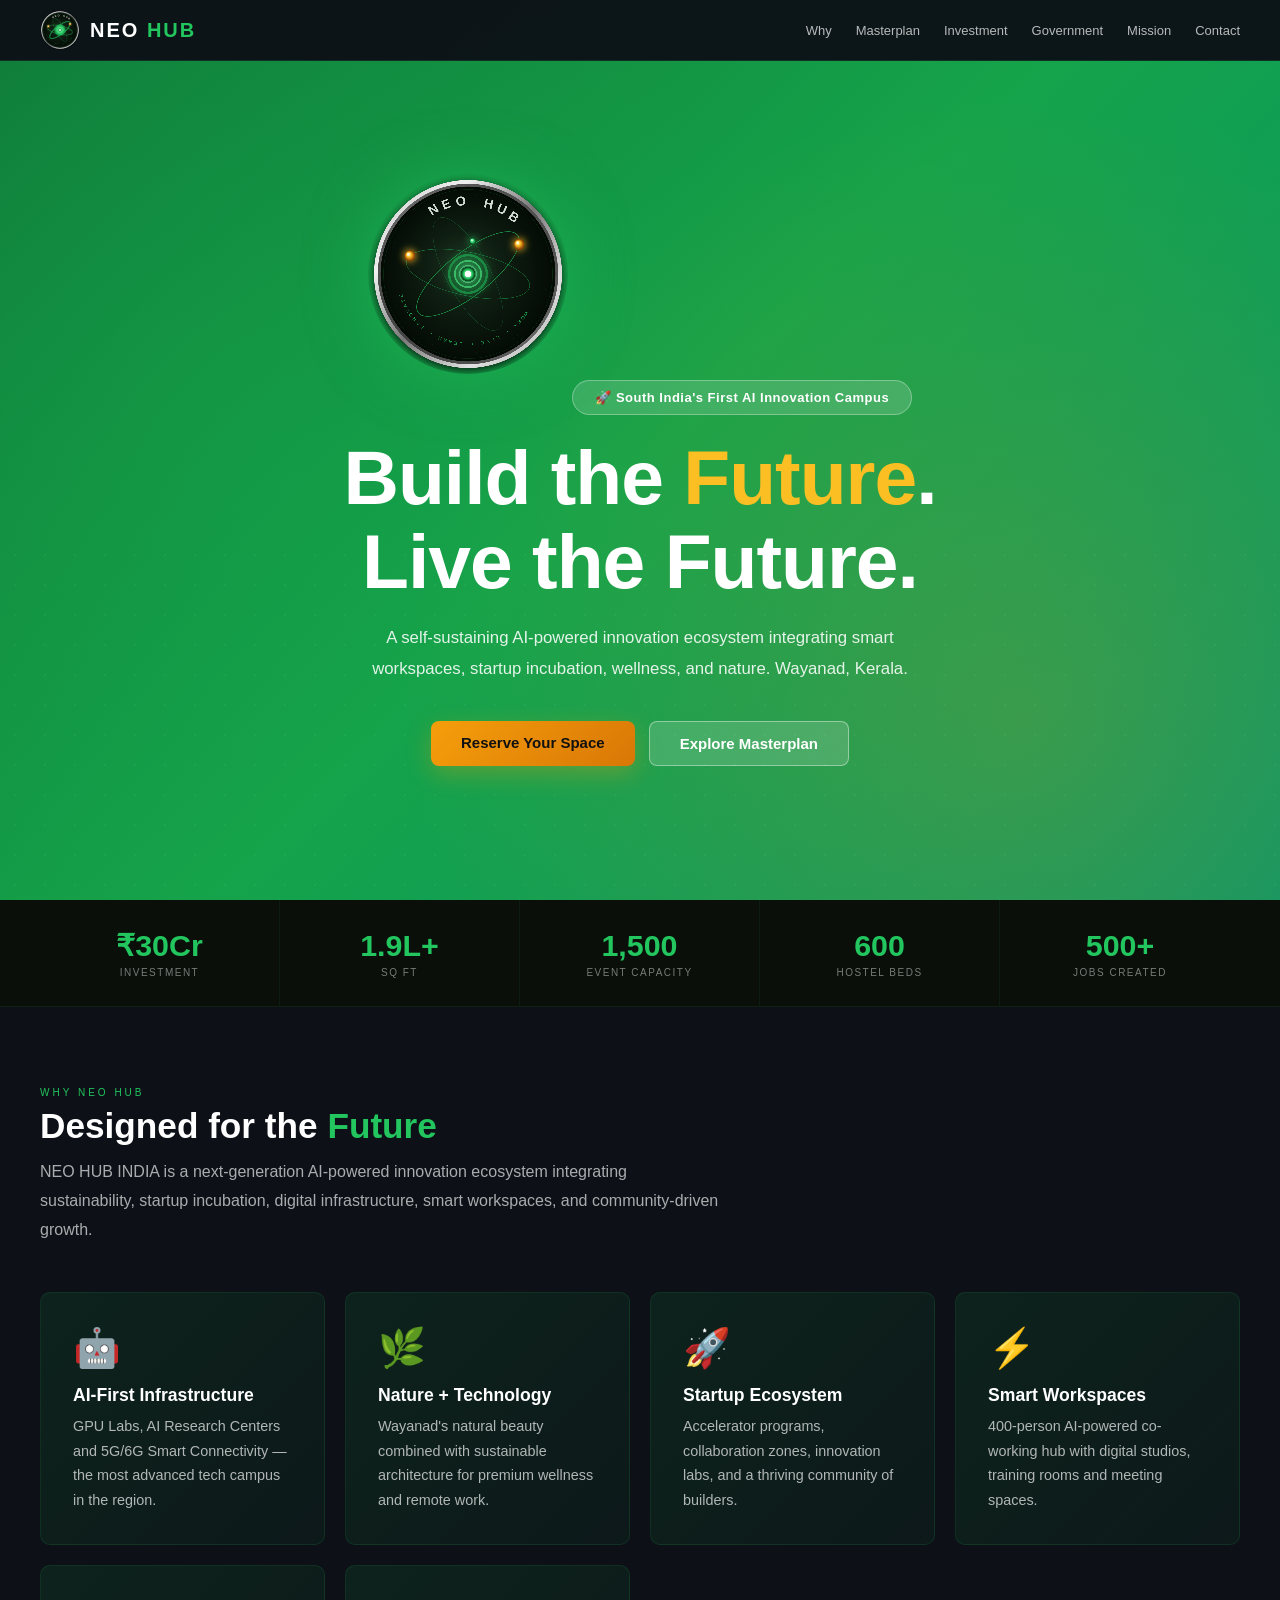
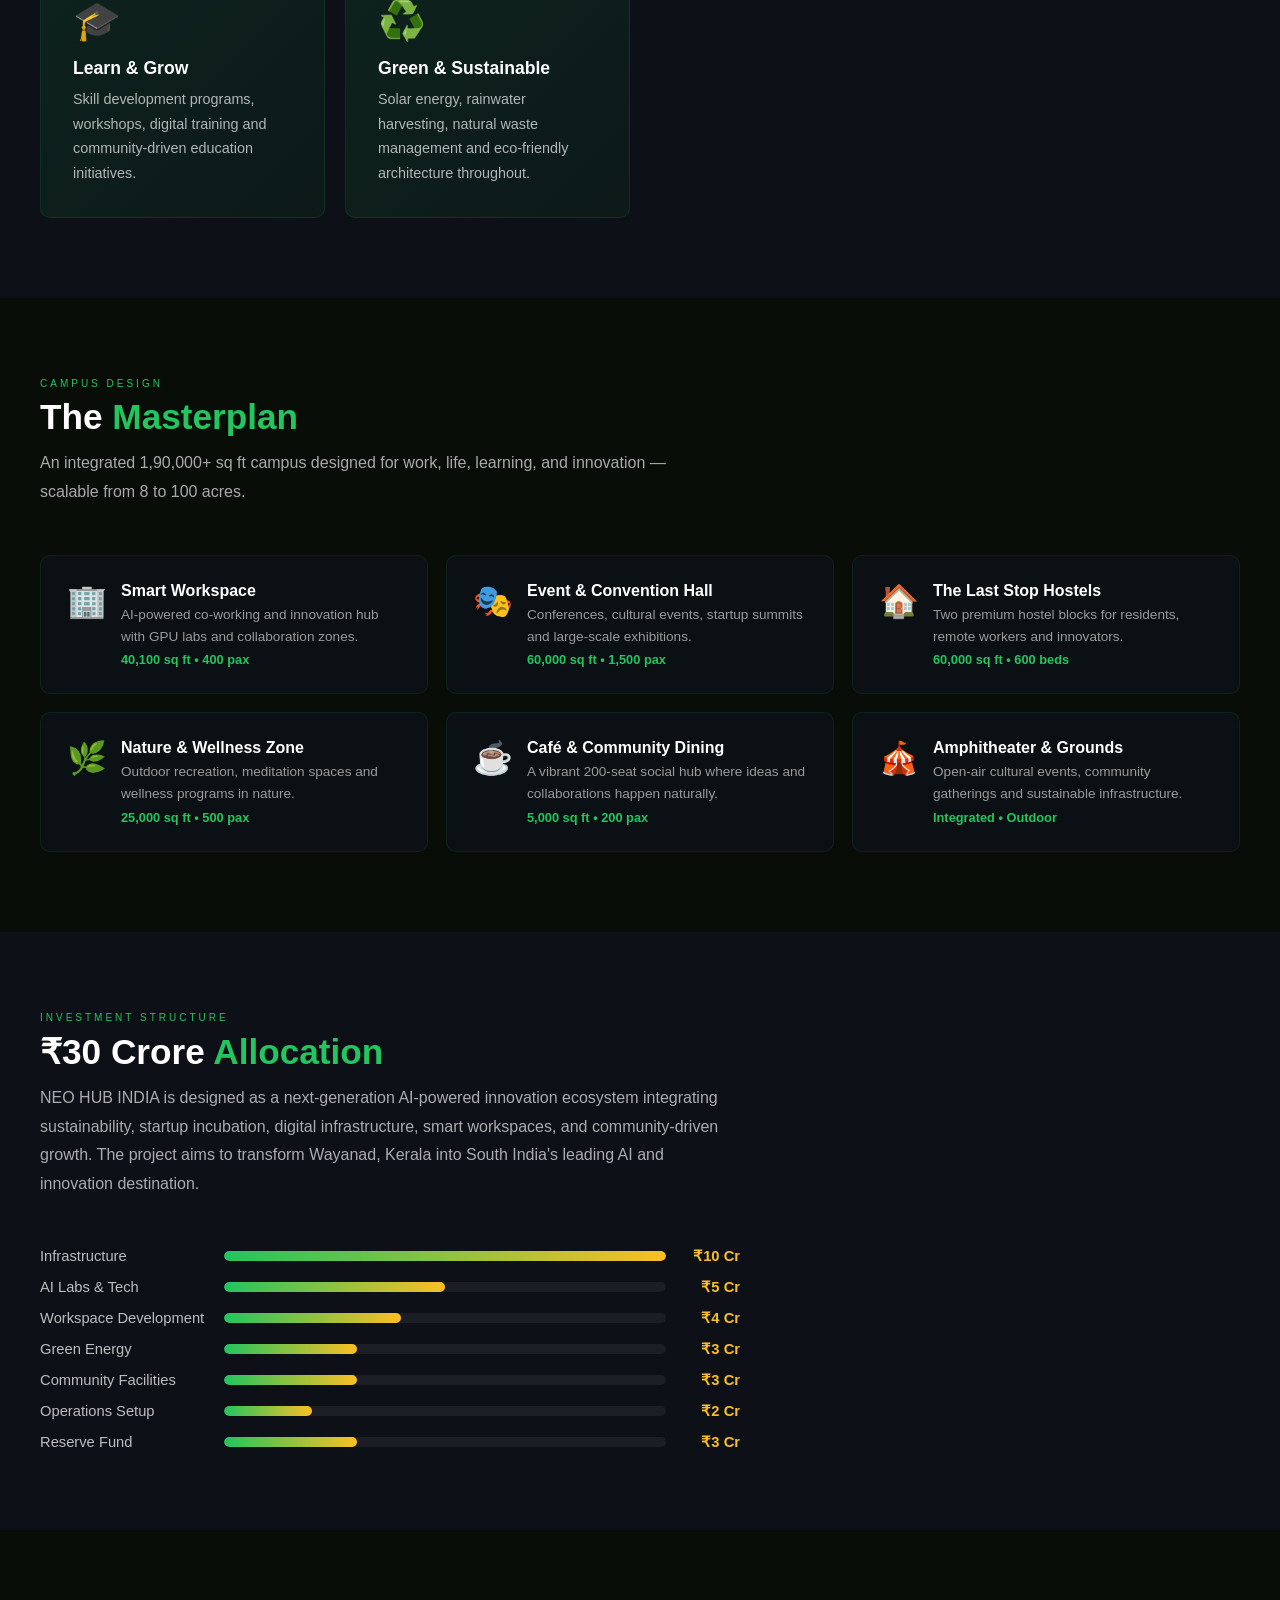
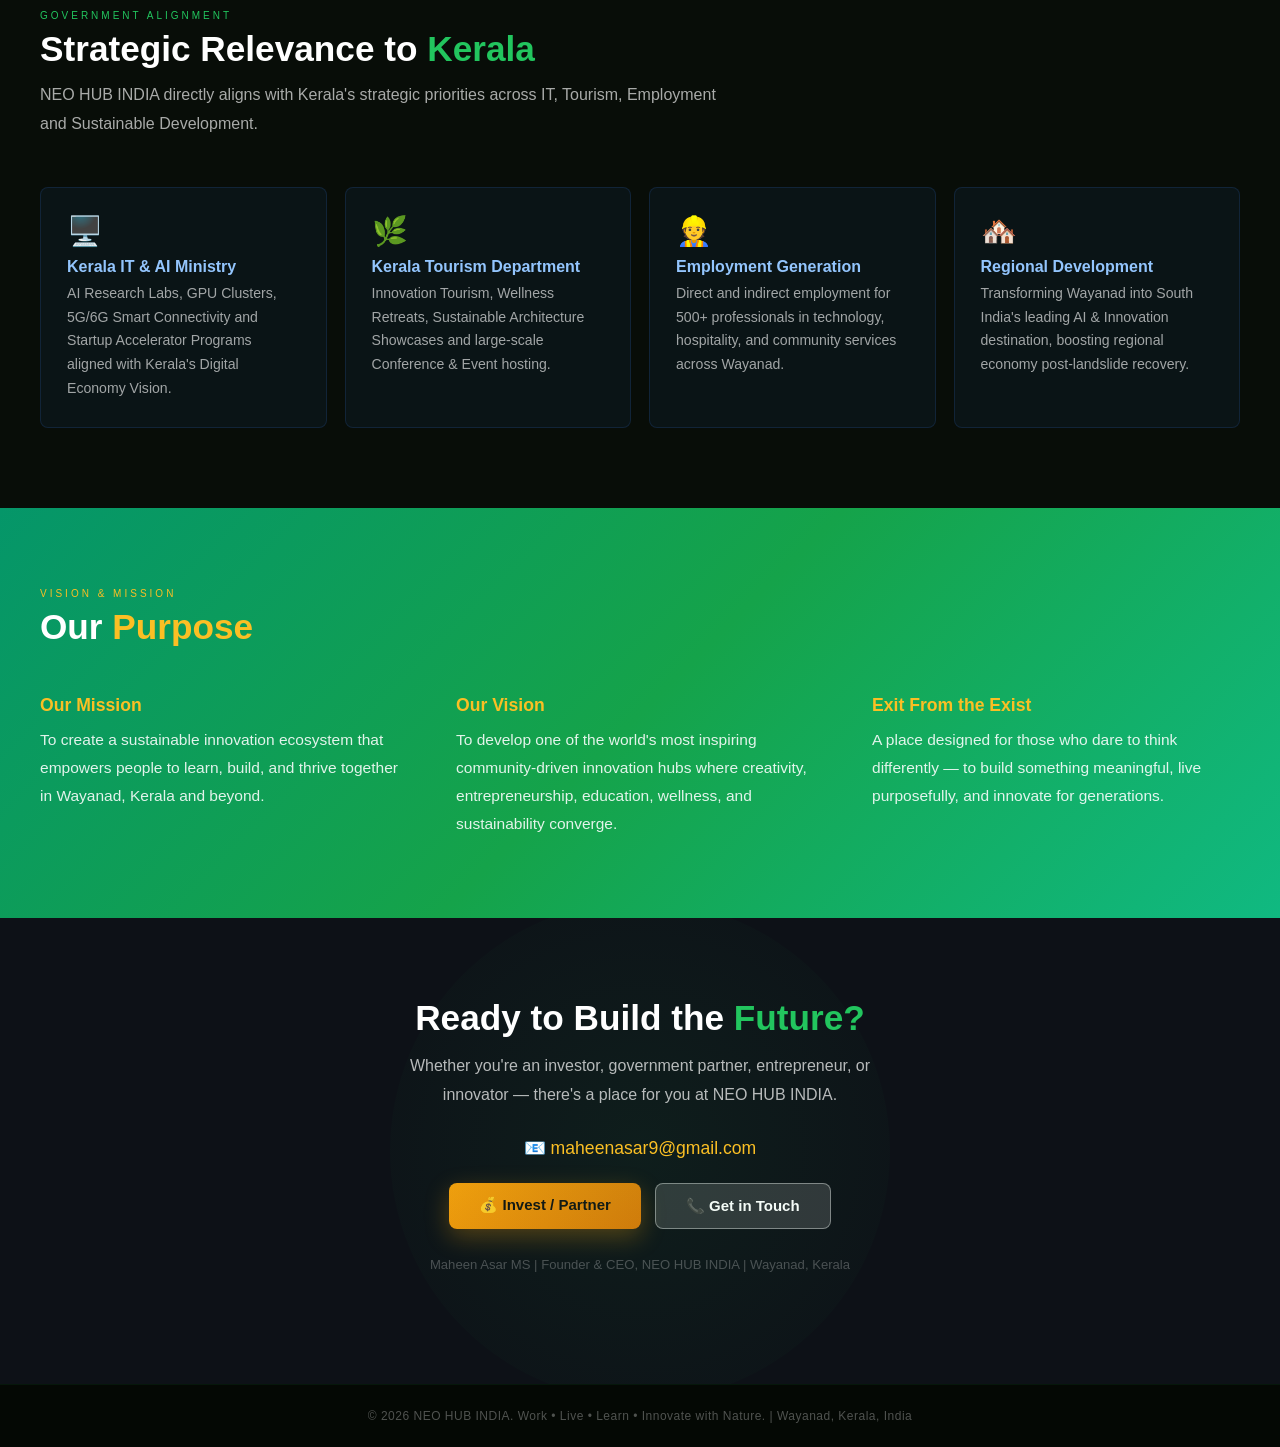
==== commit 9c5145bf: "Create index.html" ====
--- a/index.html
+++ b/index.html
@@ -1,445 +1,347 @@
 <!DOCTYPE html>
 <html lang="en">
 <head>
-  <meta charset="UTF-8">
-  <meta name="viewport" content="width=device-width, initial-scale=1.0, viewport-fit=cover">
-  <title>NEO HUB | Future Innovation Community</title>
-  <!-- Google Fonts & Font Awesome -->
-  <link href="https://fonts.googleapis.com/css2?family=Inter:opsz,wght@14..32,300;14..32,400;14..32,600;14..32,700;14..32,800&family=Poppins:wght@400;500;600;700&display=swap" rel="stylesheet">
-  <link rel="stylesheet" href="https://cdnjs.cloudflare.com/ajax/libs/font-awesome/6.0.0-beta3/css/all.min.css">
-  <style>
-    * {
-      margin: 0;
-      padding: 0;
-      box-sizing: border-box;
-    }
-
-    body {
-      font-family: 'Inter', sans-serif;
-      background-color: #FEFCF5;
-      color: #1A2F1D;
-      scroll-behavior: smooth;
-      line-height: 1.5;
-    }
-
-    h1, h2, h3, h4, .logo, .nav-links a, .btn {
-      font-family: 'Poppins', sans-serif;
-    }
-
-    .container {
-      max-width: 1280px;
-      margin: 0 auto;
-      padding: 0 24px;
-    }
-
-    /* Navigation */
-    .navbar {
-      background: rgba(255, 252, 240, 0.96);
-      backdrop-filter: blur(10px);
-      position: sticky;
-      top: 0;
-      z-index: 1000;
-      box-shadow: 0 4px 20px rgba(0, 0, 0, 0.02);
-      border-bottom: 1px solid rgba(60, 80, 50, 0.1);
-    }
-
-    .nav-container {
-      display: flex;
-      justify-content: space-between;
-      align-items: center;
-      padding: 16px 24px;
-      flex-wrap: wrap;
-    }
-
-    .logo {
-      font-size: 1.8rem;
-      font-weight: 700;
-      letter-spacing: -0.5px;
-      background: linear-gradient(135deg, #2B6E3C, #5B8C5A);
-      -webkit-background-clip: text;
-      background-clip: text;
-      color: transparent;
-    }
-
-    .nav-links {
-      display: flex;
-      gap: 28px;
-      flex-wrap: wrap;
-      list-style: none;
-    }
-
-    .nav-links a {
-      text-decoration: none;
-      font-weight: 500;
-      color: #1F3B2C;
-      transition: 0.2s;
-      font-size: 0.95rem;
-    }
-
-    .nav-links a:hover {
-      color: #2A7A3C;
-    }
-
-    /* Buttons */
-    .btn-primary {
-      background: #2A7A3C;
-      color: white;
-      padding: 12px 28px;
-      border-radius: 40px;
-      font-weight: 600;
-      display: inline-block;
-      text-decoration: none;
-      transition: 0.2s;
-      border: none;
-      cursor: pointer;
-      font-size: 1rem;
-    }
-
-    .btn-primary:hover {
-      background: #1F5E2E;
-      transform: translateY(-2px);
-      box-shadow: 0 8px 18px rgba(42, 122, 60, 0.2);
-    }
-
-    .btn-outline {
-      background: transparent;
-      border: 2px solid #2A7A3C;
-      color: #2A7A3C;
-      padding: 10px 24px;
-      border-radius: 40px;
-      font-weight: 600;
-      text-decoration: none;
-      transition: 0.2s;
-    }
-
-    .btn-outline:hover {
-      background: #2A7A3C;
-      color: white;
-    }
-
-    /* Hero */
-    .hero {
-      background: linear-gradient(112deg, #E9F5E6 0%, #DDEBD8 100%);
-      position: relative;
-      padding: 80px 0 100px;
-    }
-
-    .hero-content {
-      text-align: center;
-      max-width: 900px;
-      margin: 0 auto;
-    }
-
-    .hero h1 {
-      font-size: 3.5rem;
-      font-weight: 800;
-      color: #1C3D26;
-      letter-spacing: -1px;
-      line-height: 1.2;
-    }
-
-    .hero .highlight {
-      background: linear-gradient(120deg, #2B6E3C, #4F9F5E);
-      background-clip: text;
-      -webkit-background-clip: text;
-      color: transparent;
-    }
-
-    .hero p {
-      font-size: 1.2rem;
-      margin: 24px 0 20px;
-      color: #2A4632;
-    }
-
-    .hero-badge {
-      background: rgba(42, 122, 60, 0.12);
-      display: inline-block;
-      padding: 8px 20px;
-      border-radius: 40px;
-      font-weight: 600;
-      margin-top: 12px;
-      color: #1F5E2E;
-    }
-
-    .hero-buttons {
-      margin-top: 32px;
-      display: flex;
-      gap: 20px;
-      justify-content: center;
-      flex-wrap: wrap;
-    }
-
-    /* section general */
-    section {
-      padding: 80px 0;
-    }
-
-    .section-title {
-      font-size: 2.5rem;
-      font-weight: 700;
-      margin-bottom: 16px;
-      color: #1C3D26;
-      position: relative;
-    }
-
-    .section-sub {
-      font-size: 1.1rem;
-      color: #4A6652;
-      margin-bottom: 48px;
-      max-width: 750px;
-    }
-
-    .bg-light {
-      background-color: #F8FBF5;
-    }
-
-    /* cards grid */
-    .cards-grid {
-      display: grid;
-      grid-template-columns: repeat(auto-fill, minmax(300px, 1fr));
-      gap: 30px;
-    }
-
-    .master-card, .sustainability-card, .partner-card {
-      background: white;
-      border-radius: 28px;
-      padding: 28px;
-      box-shadow: 0 12px 28px rgba(0,0,0,0.03);
-      transition: all 0.25s ease;
-      border: 1px solid #E2EBDC;
-    }
-
-    .master-card:hover, .sustainability-card:hover {
-      transform: translateY(-5px);
-      box-shadow: 0 20px 30px -12px rgba(0,0,0,0.08);
-    }
-
-    .master-card i, .sustainability-card i {
-      font-size: 2.2rem;
-      color: #2A7A3C;
-      margin-bottom: 18px;
-    }
-
-    .master-card h3, .sustainability-card h3 {
-      font-size: 1.5rem;
-      margin-bottom: 12px;
-      font-weight: 600;
-    }
-
-    .feature-list {
-      list-style: none;
-      margin-top: 14px;
-    }
-
-    .feature-list li {
-      margin: 8px 0;
-      display: flex;
-      align-items: center;
-      gap: 8px;
-    }
-
-    .feature-list i.fa-circle-check {
-      font-size: 0.8rem;
-      color: #2A7A3C;
-    }
-
-    /* about double column */
-    .about-grid {
-      display: grid;
-      grid-template-columns: 1fr 1fr;
-      gap: 48px;
-    }
-
-    .mission-vision {
-      background: #ECF6E8;
-      padding: 32px;
-      border-radius: 32px;
-    }
-
-    /* investment section */
-    .investment-grid {
-      display: grid;
-      grid-template-columns: repeat(auto-fit, minmax(300px, 1fr));
-      gap: 30px;
-      margin-top: 20px;
-    }
-
-    .phase-card {
-      background: white;
-      border-radius: 28px;
-      padding: 28px;
-      border: 1px solid #DAE9D2;
-    }
-
-    /* gallery */
-    .gallery-grid {
-      display: grid;
-      grid-template-columns: repeat(auto-fit, minmax(240px, 1fr));
-      gap: 24px;
-    }
-
-    .gallery-item {
-      border-radius: 24px;
-      overflow: hidden;
-      box-shadow: 0 8px 18px rgba(0,0,0,0.05);
-      transition: 0.2s;
-      background: #F2F6EE;
-    }
-
-    .gallery-img {
-      height: 220px;
-      background-size: cover;
-      background-position: center;
-    }
-
-    .gallery-item p {
-      padding: 16px 16px 20px;
-      font-weight: 600;
-      text-align: center;
-    }
-
-    /* contact form */
-    .contact-wrapper {
-      display: grid;
-      grid-template-columns: 1fr 1fr;
-      gap: 48px;
-    }
-
-    .contact-info p {
-      margin: 20px 0;
-      display: flex;
-      align-items: center;
-      gap: 12px;
-    }
-
-    .contact-info i {
-      width: 32px;
-      color: #2A7A3C;
-    }
-
-    .form-group {
-      margin-bottom: 20px;
-    }
-
-    input, textarea {
-      width: 100%;
-      padding: 14px 18px;
-      border-radius: 28px;
-      border: 1px solid #CDDEC4;
-      font-family: 'Inter', sans-serif;
-      background: white;
-    }
-
-    textarea {
-      border-radius: 24px;
-      resize: vertical;
-    }
-
-    footer {
-      background: #1B2F22;
-      color: #D4E6CF;
-      padding: 48px 0 24px;
-    }
-
-    .footer-content {
-      display: flex;
-      justify-content: space-between;
-      flex-wrap: wrap;
-      gap: 30px;
-      margin-bottom: 32px;
-    }
-
-    .footer-bottom {
-      text-align: center;
-      border-top: 1px solid #3A5542;
-      padding-top: 28px;
-    }
-
-    @media (max-width: 768px) {
-      .nav-container {
-        flex-direction: column;
-        gap: 14px;
-      }
-      .hero h1 {
-        font-size: 2.3rem;
-      }
-      .about-grid, .contact-wrapper {
-        grid-template-columns: 1fr;
-      }
-      .section-title {
-        font-size: 2rem;
-      }
-      .hero {
-        padding: 60px 0;
-      }
-    }
-  </style>
+<meta charset="UTF-8">
+<meta name="viewport" content="width=device-width, initial-scale=1.0">
+<title>NEO HUB INDIA — Work. Live. Learn. Innovate.</title>
+<meta name="description" content="NEO HUB INDIA — South India's first AI-powered innovation ecosystem. Wayanad, Kerala.">
+<style>
+*{margin:0;padding:0;box-sizing:border-box;}
+html{scroll-behavior:smooth;}
+body{font-family:'Segoe UI',Tahoma,sans-serif;background:#0d1117;color:white;overflow-x:hidden;}
+
+/* NAV */
+nav{position:fixed;top:0;left:0;right:0;z-index:1000;background:rgba(13,17,23,0.97);border-bottom:1px solid rgba(34,197,94,0.15);padding:10px 32px;}
+.nav-inner{max-width:1200px;margin:0 auto;display:flex;justify-content:space-between;align-items:center;}
+.nav-left{display:flex;align-items:center;gap:10px;}
+#navLogo{width:40px;height:40px;border-radius:50%;}
+.nav-brand{font-size:20px;font-weight:900;letter-spacing:2px;color:white;}
+.nav-brand span{color:#22c55e;}
+.nav-links{display:flex;gap:24px;list-style:none;}
+.nav-links a{color:rgba(255,255,255,0.7);text-decoration:none;font-size:13px;font-weight:500;transition:color .3s;}
+.nav-links a:hover{color:#22c55e;}
+.hamburger{display:none;flex-direction:column;gap:5px;cursor:pointer;background:none;border:none;padding:4px;}
+.hamburger span{width:22px;height:2px;background:white;border-radius:2px;display:block;transition:all .3s;}
+.mobile-menu{display:none;position:fixed;top:61px;left:0;right:0;background:rgba(13,17,23,0.98);border-bottom:1px solid rgba(34,197,94,0.1);padding:16px 32px;z-index:999;}
+.mobile-menu.open{display:block;}
+.mobile-menu a{display:block;padding:10px 0;color:rgba(255,255,255,0.8);text-decoration:none;font-size:15px;border-bottom:1px solid rgba(255,255,255,0.05);}
+.mobile-menu a:hover{color:#22c55e;}
+
+/* HERO */
+.hero{min-height:100vh;display:flex;align-items:center;justify-content:center;background:linear-gradient(135deg,#0f7938,#15a34a,#059669);text-align:center;padding:80px 24px 40px;position:relative;overflow:hidden;}
+.hero::before{content:'';position:absolute;inset:0;background:radial-gradient(circle at 20% 50%,rgba(21,163,74,0.4) 0%,transparent 50%),radial-gradient(circle at 80% 80%,rgba(245,158,11,0.2) 0%,transparent 50%);pointer-events:none;}
+.hero::after{content:'';position:absolute;bottom:0;left:0;right:0;height:40%;background-image:radial-gradient(circle,rgba(255,255,255,0.1) 1px,transparent 1px);background-size:30px 30px;opacity:.4;pointer-events:none;}
+.hero-inner{max-width:880px;position:relative;z-index:2;}
+#heroLogo{width:200px;height:200px;border-radius:50%;margin-bottom:28px;filter:drop-shadow(0 0 32px rgba(34,197,94,0.5));}
+.pill{display:inline-block;background:rgba(255,255,255,0.15);border:1px solid rgba(255,255,255,0.3);padding:9px 22px;border-radius:50px;font-size:13px;font-weight:600;margin-bottom:20px;letter-spacing:.5px;}
+.hero h1{font-size:clamp(2.2rem,7vw,4.8rem);font-weight:900;line-height:1.1;margin-bottom:18px;letter-spacing:-1px;}
+.hero h1 em{color:#fbbf24;font-style:normal;}
+.hero p{font-size:1.05rem;color:rgba(255,255,255,0.88);max-width:600px;margin:0 auto 36px;line-height:1.9;}
+.ctas{display:flex;gap:14px;justify-content:center;flex-wrap:wrap;}
+.btn{padding:13px 30px;border:none;border-radius:8px;font-size:15px;font-weight:700;cursor:pointer;transition:all .3s;text-decoration:none;display:inline-block;}
+.btn-gold{background:linear-gradient(135deg,#f59e0b,#d97706);color:#111;box-shadow:0 8px 24px rgba(245,158,11,0.3);}
+.btn-gold:hover{transform:translateY(-2px);box-shadow:0 12px 32px rgba(245,158,11,0.4);}
+.btn-out{background:rgba(255,255,255,0.15);color:white;border:1.5px solid rgba(255,255,255,0.4);}
+.btn-out:hover{background:rgba(255,255,255,0.25);transform:translateY(-2px);}
+
+/* STATS BAR */
+.stats-bar{background:#0a0f0a;border-bottom:1px solid rgba(34,197,94,0.1);}
+.stats-inner{max-width:1200px;margin:0 auto;display:grid;grid-template-columns:repeat(5,1fr);}
+.stat{padding:28px 16px;text-align:center;border-right:1px solid rgba(34,197,94,0.08);position:relative;}
+.stat:last-child{border-right:none;}
+.stat::before{content:'';position:absolute;top:0;left:0;right:0;height:2px;background:linear-gradient(90deg,#22c55e,#fbbf24);transform:scaleX(0);transform-origin:left;transition:transform .4s;}
+.stat:hover::before{transform:scaleX(1);}
+.stat .n{font-size:1.9rem;font-weight:900;color:#22c55e;}
+.stat .l{font-size:10px;color:rgba(255,255,255,0.45);letter-spacing:1.5px;text-transform:uppercase;margin-top:4px;}
+
+/* SECTIONS */
+.section{padding:80px 32px;}
+.section-inner{max-width:1200px;margin:0 auto;}
+.s-tag{font-size:10px;letter-spacing:3px;color:#22c55e;text-transform:uppercase;margin-bottom:8px;}
+.s-title{font-size:2.2rem;font-weight:900;margin-bottom:12px;}
+.s-title span{color:#22c55e;}
+.s-sub{color:rgba(255,255,255,0.65);font-size:1rem;margin-bottom:48px;max-width:680px;line-height:1.8;}
+
+/* FEATURE CARDS */
+.grid4{display:grid;grid-template-columns:repeat(auto-fit,minmax(240px,1fr));gap:20px;}
+.fcard{padding:32px;border-radius:10px;background:linear-gradient(135deg,rgba(21,163,74,0.12),rgba(15,163,74,0.06));border:1px solid rgba(34,197,94,0.12);transition:all .3s;position:relative;overflow:hidden;}
+.fcard::before{content:'';position:absolute;top:0;left:0;right:0;height:3px;background:linear-gradient(90deg,#22c55e,#fbbf24);transform:scaleX(0);transform-origin:left;transition:transform .3s;}
+.fcard:hover{transform:translateY(-4px);border-color:rgba(34,197,94,0.3);}
+.fcard:hover::before{transform:scaleX(1);}
+.fcard .icon{font-size:2.4rem;margin-bottom:14px;display:block;}
+.fcard h3{font-size:1.1rem;font-weight:700;margin-bottom:8px;color:white;}
+.fcard p{color:rgba(255,255,255,0.68);font-size:.9rem;line-height:1.7;}
+
+/* MASTERPLAN */
+.masterplan{padding:80px 32px;background:#080d08;}
+.grid3{display:grid;grid-template-columns:repeat(auto-fit,minmax(300px,1fr));gap:18px;margin-top:40px;}
+.zcard{padding:26px;border-radius:10px;background:rgba(13,17,23,0.9);border:1px solid rgba(34,197,94,0.1);transition:all .3s;display:flex;gap:14px;}
+.zcard:hover{transform:translateX(4px);border-color:rgba(34,197,94,0.28);}
+.zcard .zi{font-size:2rem;flex-shrink:0;}
+.zcard h3{font-size:1rem;font-weight:700;margin-bottom:4px;}
+.zcard p{font-size:.85rem;color:rgba(255,255,255,0.58);line-height:1.6;}
+.zcard .cap{font-size:.8rem;color:#22c55e;font-weight:700;margin-top:5px;}
+
+/* INVESTMENT */
+.invest{padding:80px 32px;background:#0d1117;}
+.budget-bars{display:flex;flex-direction:column;gap:14px;max-width:700px;}
+.bbar{display:flex;align-items:center;gap:14px;}
+.bbar .lbl{min-width:170px;font-size:.92rem;color:rgba(255,255,255,0.72);}
+.bbar .track{flex:1;height:10px;background:rgba(255,255,255,0.06);border-radius:5px;overflow:hidden;}
+.bbar .fill{height:100%;border-radius:5px;background:linear-gradient(90deg,#22c55e,#fbbf24);}
+.bbar .val{min-width:60px;text-align:right;font-size:.92rem;font-weight:700;color:#fbbf24;}
+
+/* GOVT SECTION */
+.govt{padding:80px 32px;background:#080d08;}
+.govt-grid{display:grid;grid-template-columns:repeat(auto-fit,minmax(250px,1fr));gap:18px;margin-top:40px;}
+.gc{padding:26px;background:rgba(59,130,246,0.06);border:1px solid rgba(59,130,246,0.15);border-radius:8px;transition:all .3s;}
+.gc:hover{border-color:rgba(59,130,246,0.35);transform:translateY(-4px);}
+.gc .ico{font-size:1.8rem;margin-bottom:10px;}
+.gc h3{font-size:1rem;font-weight:700;color:#93c5fd;margin-bottom:6px;}
+.gc p{font-size:.88rem;color:rgba(255,255,255,0.62);line-height:1.7;}
+
+/* MISSION */
+.mission{padding:80px 32px;background:linear-gradient(135deg,#059669,#15a34a,#10b981);}
+.mission-grid{display:grid;grid-template-columns:repeat(auto-fit,minmax(260px,1fr));gap:48px;margin-top:48px;}
+.mission-grid h3{font-size:1.1rem;font-weight:700;color:#fbbf24;margin-bottom:10px;}
+.mission-grid p{color:rgba(255,255,255,0.88);line-height:1.8;font-size:.97rem;}
+
+/* CTA SECTION */
+.cta-sec{padding:80px 32px;text-align:center;background:#0d1117;position:relative;overflow:hidden;}
+.cta-sec::before{content:'';position:absolute;top:50%;left:50%;transform:translate(-50%,-50%);width:500px;height:500px;background:radial-gradient(circle,rgba(34,197,94,0.07),transparent);border-radius:50%;pointer-events:none;}
+.cta-sec h2{font-size:2.2rem;font-weight:900;margin-bottom:14px;position:relative;}
+.cta-sec h2 span{color:#22c55e;}
+.cta-sec p{color:rgba(255,255,255,0.7);max-width:520px;margin:0 auto 28px;line-height:1.8;position:relative;}
+.cta-sec .email{display:block;color:#fbbf24;font-size:1.1rem;margin-bottom:24px;position:relative;text-decoration:none;}
+
+footer{background:#040804;color:rgba(255,255,255,0.3);padding:24px 32px;text-align:center;border-top:1px solid rgba(34,197,94,0.08);font-size:12px;letter-spacing:.5px;}
+
+/* RESPONSIVE */
+@media(max-width:768px){
+  .nav-links{display:none;}
+  .hamburger{display:flex;}
+  #heroLogo{width:150px;height:150px;}
+  .hero h1{font-size:2rem;}
+  .stats-inner{grid-template-columns:1fr 1fr;}
+  .stat:nth-child(5){grid-column:1/-1;}
+  .section,.masterplan,.invest,.govt,.mission,.cta-sec{padding:56px 20px;}
+  .s-title{font-size:1.7rem;}
+  .bbar .lbl{min-width:120px;font-size:.82rem;}
+}
+</style>
 </head>
 <body>
-  <nav class="navbar">
-    <div class="nav-container container">
-      <div class="logo">NEO HUB</div>
-      <ul class="nav-links">
-        <li><a href="#home">Home</a></li>
-        <li><a href="#about">About</a></li>
-        <li><a href="#masterplan">Masterplan</a></li>
-        <li><a href="#sustainability">Sustainability</a></li>
-        <li><a href="#investment">Investment</a></li>
-        <li><a href="#gallery">Gallery</a></li>
-        <li><a href="#contact">Contact</a></li>
-      </ul>
-    </div>
-  </nav>
-
-  <main>
-    <!-- Hero Section -->
-    <section id="home" class="hero">
-      <div class="container hero-content">
-        <h1>Build the Future.<br><span class="highlight">Live the Future.</span></h1>
-        <p>A self-sustaining innovation community where people live, learn, create, and grow together.<br>NEO HUB is designed to bring together entrepreneurs, creators, professionals, students, innovators, and communities in a nature-inspired ecosystem built for collaboration, learning, wellness, and sustainable growth.</p>
-        <div class="hero-badge">⚡ Build for 1,000 · Reserve for 5,000</div>
-        <div class="hero-buttons">
-          <a href="#contact" class="btn-primary">Reserve Your Space</a>
-          <a href="#masterplan" class="btn-outline">Explore Masterplan</a>
-        </div>
-      </div>
-    </section>
-
-    <!-- About Section -->
-    <section id="about" class="bg-light">
-      <div class="container">
-        <div class="about-grid">
-          <div>
-            <h2 class="section-title">Why NEO HUB?</h2>
-            <p style="font-size:1.05rem; margin-bottom: 20px;">The world is changing faster than ever. Traditional systems were built for a different era. NEO HUB is designed for the future—a place where people can work, learn, build businesses, develop ideas, connect with nature, and create lasting impact.</p>
-            <p>We believe that innovation happens when:</p>
-            <ul class="feature-list" style="margin-top: 12px;">
-              <li><i class="fas fa-check-circle"></i> People collaborate</li>
-              <li><i class="fas fa-check-circle"></i> Ideas are tested</li>
-              <li><i class="fas fa-check-circle"></i> Communities support each other</li>
-              <li><i class="fas fa-check-circle"></i> Nature and technology coexist</li>
-            </ul>
-          </div>
-          <div class="mission-vision">
-            <h3 style="font-size: 1.8rem; font-weight: 600;">✨ Our Mission</h3>
-            <p style="margin: 12px 0 28px;">To create a sustainable innovation ecosystem that empowers people to learn, build, and thrive together.</p>
-            <h3 style="font-size: 1.8rem; font-weight: 600;">🌿 Our Vision</h3>
-            <p>To develop one of the world's most inspiring community-driven innovation hubs where creativity, entrepreneurship, education, wellness, and sustainability come together.</p>
-          </div>
-        </div>
-      </div>
-    </section>
-
-    <!-- Masterplan Section -->
-    <section id="masterplan">
-      <div class="container">
-        <h2 class="section-title">Masterplan — Ecosystem of Innovation</h2>
-        <p class="section-sub">Spaces designed to nurture collaboration, growth and wellbeing.</p>
-        <div class="cards-grid">
-          <div class="master-card"><i class="fas fa-users"></i><h3>Community Hub</h3><p>The heart of NEO HUB.</p><ul class="feature-list"><li><i class="fas fa-circle-check"></i> Innovation Center</li><li><i class="fas fa-circle-check"></i> Collaboration Spaces</li><li><i class="fas fa-circle-check"></i> Meeting Rooms</li><li><i class="fas fa-circle-check"></i> Startup Support</li><li><i class="fas fa-circle-check"></i> Networking Zones</li></ul></div>
-          <div class="master-card"><i class="fas fa-laptop-code"></i><h3>Co-Working & Learning Center</h3><p>For creators, professionals, entrepreneurs & students.</p><ul class="feature-list"><li><i class="fas fa-circle-check"></i> Shared Workspaces</li><li><i class="fas fa-circle-check"></i> Training Rooms</li><li><i class="fas fa-circle-check"></i> Digital Studios</li><li><i class="fas fa-circle-check"></i> Skill Development Programs</li><li><i class="fas fa-circle-check"></i> Workshops</li></ul></div>
-          <div class="master-card"><i class="fas fa-calendar-alt"></i><h3>Event & Convention Hall</h3><p>Capacity: <strong>1,500 People</strong></p><ul class="feature-list"><li><i class="fas fa-circle-check"></i> Conferences</li><li><i class="fas fa-circle-check"></i> Community Events</li><li><i class="fas fa-circle-check"></i> Exhibitions</li><li><i class="fas fa-circle-check"></i> Startup Summits</li><li><i class="fas fa-circle-check"></i> Cultural Programs</li></ul></div>
-          <div class="master-card"><i class="fas fa-spa"></i><h3>Wellness Center</h3><p>Physical & mental well-being.</p><ul class="feature-list"><li><i class="fas fa-circle-check"></i> Fitness Area</li><li><i class="fas fa-circle-check"></i> Meditation Zones</li><li><i class="fas fa-circle-check"></i> Wellness Programs</li><li><i class="fas fa-circle-check"></i> Outdoor Recreation</li></ul></div>
-          <div class="master-card"><i class="fas fa-utensils"></i><h3>Café & Community Dining</h3><p>A vibrant social space where ideas, conversations, and collaborations happen naturally.</p></div>
-          <div class="master-card"><i class="fas fa-home"></i><h3>Eco Living Spaces</h3><ul class="feature-list"><li><i class="fas fa-tree"></i> Hostels – affordable, community-oriented</li><li><i class="fas fa-leaf"></i> Eco Villas – nature-inspired residences</li></ul></div>
-          <div class="master-card"><i c
+
+<!-- NAV -->
+<nav>
+  <div class="nav-inner">
+    <div class="nav-left">
+      <canvas id="navLogo" width="80" height="80"></canvas>
+      <div class="nav-brand">NEO <span>HUB</span></div>
+    </div>
+    <ul class="nav-links">
+      <li><a href="#why">Why</a></li>
+      <li><a href="#masterplan">Masterplan</a></li>
+      <li><a href="#investment">Investment</a></li>
+      <li><a href="#government">Government</a></li>
+      <li><a href="#mission">Mission</a></li>
+      <li><a href="#contact">Contact</a></li>
+    </ul>
+    <button class="hamburger" onclick="toggleMenu()" aria-label="Menu">
+      <span></span><span></span><span></span>
+    </button>
+  </div>
+</nav>
+<div class="mobile-menu" id="mobileMenu">
+  <a href="#why" onclick="toggleMenu()">Why NEO HUB</a>
+  <a href="#masterplan" onclick="toggleMenu()">Masterplan</a>
+  <a href="#investment" onclick="toggleMenu()">Investment</a>
+  <a href="#government" onclick="toggleMenu()">Government</a>
+  <a href="#mission" onclick="toggleMenu()">Mission</a>
+  <a href="#contact" onclick="toggleMenu()">Contact</a>
+</div>
+
+<!-- HERO -->
+<section class="hero" id="home">
+  <div class="hero-inner">
+    <canvas id="heroLogo" width="600" height="600"></canvas>
+    <div class="pill">🚀 South India's First AI Innovation Campus</div>
+    <h1>Build the <em>Future</em>.<br>Live the Future.</h1>
+    <p>A self-sustaining AI-powered innovation ecosystem integrating smart workspaces, startup incubation, wellness, and nature. Wayanad, Kerala.</p>
+    <div class="ctas">
+      <a href="#contact" class="btn btn-gold">Reserve Your Space</a>
+      <a href="#masterplan" class="btn btn-out">Explore Masterplan</a>
+    </div>
+  </div>
+</section>
+
+<!-- STATS -->
+<div class="stats-bar">
+  <div class="stats-inner">
+    <div class="stat"><div class="n">₹30Cr</div><div class="l">Investment</div></div>
+    <div class="stat"><div class="n">1.9L+</div><div class="l">Sq Ft</div></div>
+    <div class="stat"><div class="n">1,500</div><div class="l">Event Capacity</div></div>
+    <div class="stat"><div class="n">600</div><div class="l">Hostel Beds</div></div>
+    <div class="stat"><div class="n">500+</div><div class="l">Jobs Created</div></div>
+  </div>
+</div>
+
+<!-- WHY -->
+<section class="section" id="why">
+  <div class="section-inner">
+    <div class="s-tag">Why NEO HUB</div>
+    <h2 class="s-title">Designed for the <span>Future</span></h2>
+    <p class="s-sub">NEO HUB INDIA is a next-generation AI-powered innovation ecosystem integrating sustainability, startup incubation, digital infrastructure, smart workspaces, and community-driven growth.</p>
+    <div class="grid4">
+      <div class="fcard"><span class="icon">🤖</span><h3>AI-First Infrastructure</h3><p>GPU Labs, AI Research Centers and 5G/6G Smart Connectivity — the most advanced tech campus in the region.</p></div>
+      <div class="fcard"><span class="icon">🌿</span><h3>Nature + Technology</h3><p>Wayanad's natural beauty combined with sustainable architecture for premium wellness and remote work.</p></div>
+      <div class="fcard"><span class="icon">🚀</span><h3>Startup Ecosystem</h3><p>Accelerator programs, collaboration zones, innovation labs, and a thriving community of builders.</p></div>
+      <div class="fcard"><span class="icon">⚡</span><h3>Smart Workspaces</h3><p>400-person AI-powered co-working hub with digital studios, training rooms and meeting spaces.</p></div>
+      <div class="fcard"><span class="icon">🎓</span><h3>Learn & Grow</h3><p>Skill development programs, workshops, digital training and community-driven education initiatives.</p></div>
+      <div class="fcard"><span class="icon">♻️</span><h3>Green & Sustainable</h3><p>Solar energy, rainwater harvesting, natural waste management and eco-friendly architecture throughout.</p></div>
+    </div>
+  </div>
+</section>
+
+<!-- MASTERPLAN -->
+<section class="masterplan" id="masterplan">
+  <div class="section-inner">
+    <div class="s-tag">Campus Design</div>
+    <h2 class="s-title">The <span>Masterplan</span></h2>
+    <p class="s-sub">An integrated 1,90,000+ sq ft campus designed for work, life, learning, and innovation — scalable from 8 to 100 acres.</p>
+    <div class="grid3">
+      <div class="zcard"><div class="zi">🏢</div><div><h3>Smart Workspace</h3><p>AI-powered co-working and innovation hub with GPU labs and collaboration zones.</p><div class="cap">40,100 sq ft • 400 pax</div></div></div>
+      <div class="zcard"><div class="zi">🎭</div><div><h3>Event & Convention Hall</h3><p>Conferences, cultural events, startup summits and large-scale exhibitions.</p><div class="cap">60,000 sq ft • 1,500 pax</div></div></div>
+      <div class="zcard"><div class="zi">🏠</div><div><h3>The Last Stop Hostels</h3><p>Two premium hostel blocks for residents, remote workers and innovators.</p><div class="cap">60,000 sq ft • 600 beds</div></div></div>
+      <div class="zcard"><div class="zi">🌿</div><div><h3>Nature & Wellness Zone</h3><p>Outdoor recreation, meditation spaces and wellness programs in nature.</p><div class="cap">25,000 sq ft • 500 pax</div></div></div>
+      <div class="zcard"><div class="zi">☕</div><div><h3>Café & Community Dining</h3><p>A vibrant 200-seat social hub where ideas and collaborations happen naturally.</p><div class="cap">5,000 sq ft • 200 pax</div></div></div>
+      <div class="zcard"><div class="zi">🎪</div><div><h3>Amphitheater & Grounds</h3><p>Open-air cultural events, community gatherings and sustainable infrastructure.</p><div class="cap">Integrated • Outdoor</div></div></div>
+    </div>
+  </div>
+</section>
+
+<!-- INVESTMENT -->
+<section class="invest" id="investment">
+  <div class="section-inner">
+    <div class="s-tag">Investment Structure</div>
+    <h2 class="s-title">₹30 Crore <span>Allocation</span></h2>
+    <p class="s-sub">NEO HUB INDIA is designed as a next-generation AI-powered innovation ecosystem integrating sustainability, startup incubation, digital infrastructure, smart workspaces, and community-driven growth. The project aims to transform Wayanad, Kerala into South India's leading AI and innovation destination.</p>
+    <div class="budget-bars">
+      <div class="bbar"><div class="lbl">Infrastructure</div><div class="track"><div class="fill" style="width:100%"></div></div><div class="val">₹10 Cr</div></div>
+      <div class="bbar"><div class="lbl">AI Labs & Tech</div><div class="track"><div class="fill" style="width:50%"></div></div><div class="val">₹5 Cr</div></div>
+      <div class="bbar"><div class="lbl">Workspace Development</div><div class="track"><div class="fill" style="width:40%"></div></div><div class="val">₹4 Cr</div></div>
+      <div class="bbar"><div class="lbl">Green Energy</div><div class="track"><div class="fill" style="width:30%"></div></div><div class="val">₹3 Cr</div></div>
+      <div class="bbar"><div class="lbl">Community Facilities</div><div class="track"><div class="fill" style="width:30%"></div></div><div class="val">₹3 Cr</div></div>
+      <div class="bbar"><div class="lbl">Operations Setup</div><div class="track"><div class="fill" style="width:20%"></div></div><div class="val">₹2 Cr</div></div>
+      <div class="bbar"><div class="lbl">Reserve Fund</div><div class="track"><div class="fill" style="width:30%"></div></div><div class="val">₹3 Cr</div></div>
+    </div>
+  </div>
+</section>
+
+<!-- GOVERNMENT -->
+<section class="govt" id="government">
+  <div class="section-inner">
+    <div class="s-tag">Government Alignment</div>
+    <h2 class="s-title">Strategic Relevance to <span>Kerala</span></h2>
+    <p class="s-sub">NEO HUB INDIA directly aligns with Kerala's strategic priorities across IT, Tourism, Employment and Sustainable Development.</p>
+    <div class="govt-grid">
+      <div class="gc"><div class="ico">🖥️</div><h3>Kerala IT & AI Ministry</h3><p>AI Research Labs, GPU Clusters, 5G/6G Smart Connectivity and Startup Accelerator Programs aligned with Kerala's Digital Economy Vision.</p></div>
+      <div class="gc"><div class="ico">🌿</div><h3>Kerala Tourism Department</h3><p>Innovation Tourism, Wellness Retreats, Sustainable Architecture Showcases and large-scale Conference & Event hosting.</p></div>
+      <div class="gc"><div class="ico">👷</div><h3>Employment Generation</h3><p>Direct and indirect employment for 500+ professionals in technology, hospitality, and community services across Wayanad.</p></div>
+      <div class="gc"><div class="ico">🏘️</div><h3>Regional Development</h3><p>Transforming Wayanad into South India's leading AI & Innovation destination, boosting regional economy post-landslide recovery.</p></div>
+    </div>
+  </div>
+</section>
+
+<!-- MISSION -->
+<section class="mission" id="mission">
+  <div class="section-inner">
+    <div class="s-tag" style="color:#fbbf24;">Vision & Mission</div>
+    <h2 class="s-title" style="color:white;">Our <span style="color:#fbbf24;">Purpose</span></h2>
+    <div class="mission-grid">
+      <div><h3>Our Mission</h3><p>To create a sustainable innovation ecosystem that empowers people to learn, build, and thrive together in Wayanad, Kerala and beyond.</p></div>
+      <div><h3>Our Vision</h3><p>To develop one of the world's most inspiring community-driven innovation hubs where creativity, entrepreneurship, education, wellness, and sustainability converge.</p></div>
+      <div><h3>Exit From the Exist</h3><p>A place designed for those who dare to think differently — to build something meaningful, live purposefully, and innovate for generations.</p></div>
+    </div>
+  </div>
+</section>
+
+<!-- CTA / CONTACT -->
+<section class="cta-sec" id="contact">
+  <h2>Ready to Build the <span>Future?</span></h2>
+  <p>Whether you're an investor, government partner, entrepreneur, or innovator — there's a place for you at NEO HUB INDIA.</p>
+  <a class="email" href="mailto:maheenasar9@gmail.com">📧 maheenasar9@gmail.com</a>
+  <div class="ctas" style="justify-content:center;">
+    <a href="mailto:maheenasar9@gmail.com" class="btn btn-gold">💰 Invest / Partner</a>
+    <a href="mailto:maheenasar9@gmail.com" class="btn btn-out">📞 Get in Touch</a>
+  </div>
+  <p style="margin-top:24px;font-size:.82rem;color:rgba(255,255,255,0.25);position:relative;">Maheen Asar MS | Founder & CEO, NEO HUB INDIA | Wayanad, Kerala</p>
+</section>
+
+<footer>&copy; 2026 NEO HUB INDIA. Work • Live • Learn • Innovate with Nature. | Wayanad, Kerala, India</footer>
+
+<script>
+function toggleMenu(){
+  document.getElementById('mobileMenu').classList.toggle('open');
+}
+
+function drawBadge(cv,t){
+  var ctx=cv.getContext('2d');
+  var S=cv.width,cx=S/2,cy=S/2,R=S*0.47;
+  ctx.clearRect(0,0,S,S);
+  ctx.save();ctx.shadowColor='rgba(0,0,0,0.8)';ctx.shadowBlur=S*0.05;ctx.shadowOffsetY=S*0.015;
+  ctx.beginPath();ctx.arc(cx,cy,R,0,Math.PI*2);ctx.fillStyle='#000';ctx.fill();ctx.restore();
+  var rim=ctx.createLinearGradient(cx-R,cy-R,cx+R,cy+R);
+  rim.addColorStop(0,'#c0c0c0');rim.addColorStop(0.25,'#f0f0f0');rim.addColorStop(0.5,'#777');rim.addColorStop(0.75,'#e0e0e0');rim.addColorStop(1,'#aaa');
+  ctx.beginPath();ctx.arc(cx,cy,R,0,Math.PI*2);ctx.fillStyle=rim;ctx.fill();
+  var rim2=ctx.createLinearGradient(cx+R,cy-R,cx-R,cy+R);
+  rim2.addColorStop(0,'#444');rim2.addColorStop(0.5,'#666');rim2.addColorStop(1,'#333');
+  ctx.beginPath();ctx.arc(cx,cy,R*0.96,0,Math.PI*2);ctx.fillStyle=rim2;ctx.fill();
+  var bg=ctx.createRadialGradient(cx-S*0.03,cy-S*0.05,S*0.01,cx,cy,R*0.94);
+  bg.addColorStop(0,'#1c3320');bg.addColorStop(0.4,'#0f1e12');bg.addColorStop(1,'#030a04');
+  ctx.beginPath();ctx.arc(cx,cy,R*0.93,0,Math.PI*2);ctx.fillStyle=bg;ctx.fill();
+  ctx.save();ctx.beginPath();ctx.arc(cx,cy,R*0.93,0,Math.PI*2);ctx.clip();
+  ctx.beginPath();ctx.arc(cx,cy,R*0.9,0,Math.PI*2);ctx.strokeStyle='rgba(34,197,94,0.18)';ctx.lineWidth=1;ctx.stroke();
+  ctx.setLineDash([3,12]);ctx.beginPath();ctx.arc(cx,cy,R*0.84,0,Math.PI*2);ctx.strokeStyle='rgba(34,197,94,0.13)';ctx.lineWidth=1;ctx.stroke();ctx.setLineDash([]);
+  var orbs=[[-38,0.65,2],[12,0.45,1.6],[62,0.28,1.2]];
+  for(var i=0;i<orbs.length;i++){ctx.save();ctx.translate(cx,cy);ctx.rotate(orbs[i][0]*Math.PI/180);ctx.beginPath();ctx.ellipse(0,0,R*0.67,R*0.23,0,0,Math.PI*2);ctx.strokeStyle='rgba(34,197,94,'+orbs[i][1]+')';ctx.lineWidth=orbs[i][2];ctx.stroke();ctx.restore();}
+  ctx.beginPath();ctx.moveTo(cx-R*0.7,cy);ctx.lineTo(cx+R*0.7,cy);ctx.strokeStyle='rgba(34,197,94,0.18)';ctx.lineWidth=1;ctx.stroke();
+  var au=[[0.32,0.2],[0.25,0.15],[0.18,0.1]];
+  for(var i=0;i<au.length;i++){var a=ctx.createRadialGradient(cx,cy,0,cx,cy,R*au[i][0]);a.addColorStop(0,'rgba(34,197,94,'+au[i][1]+')');a.addColorStop(1,'rgba(34,197,94,0)');ctx.beginPath();ctx.arc(cx,cy,R*au[i][0],0,Math.PI*2);ctx.fillStyle=a;ctx.fill();}
+  var rgs=[[0.2,7,'rgba(34,197,94,0.5)'],[0.14,5,'rgba(74,222,128,0.7)'],[0.09,3,'rgba(134,239,172,0.5)']];
+  for(var i=0;i<rgs.length;i++){ctx.save();ctx.shadowColor='#22c55e';ctx.shadowBlur=S*0.03;ctx.beginPath();ctx.arc(cx,cy,R*rgs[i][0],0,Math.PI*2);ctx.strokeStyle=rgs[i][2];ctx.lineWidth=rgs[i][1];ctx.stroke();ctx.restore();}
+  var nuc=ctx.createRadialGradient(cx,cy,1,cx,cy,R*0.077);nuc.addColorStop(0,'#fff');nuc.addColorStop(0.2,'#d4ffd4');nuc.addColorStop(0.6,'#22c55e');nuc.addColorStop(1,'#052e12');
+  ctx.save();ctx.shadowColor='#4ade80';ctx.shadowBlur=S*0.05;ctx.beginPath();ctx.arc(cx,cy,R*0.077,0,Math.PI*2);ctx.fillStyle=nuc;ctx.fill();ctx.restore();
+  ctx.beginPath();ctx.arc(cx,cy,R*0.036,0,Math.PI*2);ctx.fillStyle='rgba(255,255,255,0.95)';ctx.fill();
+  var rx=R*0.67,ry=R*0.23;
+  var od=[[t,-38*Math.PI/180,true,S*0.027],[t*0.7+Math.PI,12*Math.PI/180,true,S*0.027],[t*0.5+Math.PI*1.3,62*Math.PI/180,false,S*0.017]];
+  for(var i=0;i<od.length;i++){
+    var angle=od[i][0],tilt=od[i][1],isGold=od[i][2],r=od[i][3];
+    var x=cx+rx*Math.cos(angle)*Math.cos(tilt)-ry*Math.sin(angle)*Math.sin(tilt);
+    var y=cy+rx*Math.cos(angle)*Math.sin(tilt)+ry*Math.sin(angle)*Math.cos(tilt);
+    ctx.save();ctx.shadowColor=isGold?'#fbbf24':'#22c55e';ctx.shadowBlur=S*0.04;
+    var g=ctx.createRadialGradient(x-r*0.3,y-r*0.35,1,x,y,r);
+    if(isGold){g.addColorStop(0,'#fffbe0');g.addColorStop(0.4,'#fbbf24');g.addColorStop(1,'#7c2d00');}
+    else{g.addColorStop(0,'#d1fae5');g.addColorStop(0.5,'#22c55e');g.addColorStop(1,'#052e12');}
+    ctx.beginPath();ctx.arc(x,y,r,0,Math.PI*2);ctx.fillStyle=g;ctx.fill();
+    ctx.beginPath();ctx.arc(x-r*0.25,y-r*0.28,r*0.3,0,Math.PI*2);ctx.fillStyle=isGold?'rgba(255,251,224,0.55)':'rgba(209,250,229,0.6)';ctx.fill();ctx.restore();
+  }
+  ctx.font='900 '+Math.round(S*0.065)+'px "Segoe UI",Arial,sans-serif';ctx.fillStyle='rgba(220,230,220,0.95)';ctx.shadowColor='rgba(0,0,0,0.5)';ctx.shadowBlur=4;
+  var txt='NEO HUB',arcR=R*0.73,total=txt.length*0.185,start=-Math.PI/2-total/2;
+  for(var i=0;i<txt.length;i++){var a=start+i*0.195+0.09;ctx.save();ctx.translate(cx+arcR*Math.cos(a),cy+arcR*Math.sin(a));ctx.rotate(a+Math.PI/2);ctx.fillText(txt[i],0,0);ctx.restore();}
+  ctx.font='500 '+Math.round(S*0.023)+'px "Segoe UI",Arial,sans-serif';ctx.fillStyle='rgba(34,197,94,0.8)';ctx.shadowBlur=0;
+  var tag='WORK \u2022 LIVE \u2022 LEARN \u2022 INNOVATE',tagR=R*0.73,tT=tag.length*0.076,tS=Math.PI/2-tT/2+0.14;
+  for(var i=0;i<tag.length;i++){var a=tS+i*0.077;ctx.save();ctx.translate(cx+tagR*Math.cos(a),cy+tagR*Math.sin(a));ctx.rotate(a-Math.PI/2+Math.PI);ctx.fillText(tag[i],0,0);ctx.restore();}
+  ctx.restore();
+}
+
+var t=0;
+function animate(){
+  requestAnimationFrame(animate);t+=0.008;
+  drawBadge(document.getElementById('heroLogo'),t);
+  drawBadge(document.getElementById('navLogo'),t);
+}
+animate();
+</script>
+</body>
+</html>
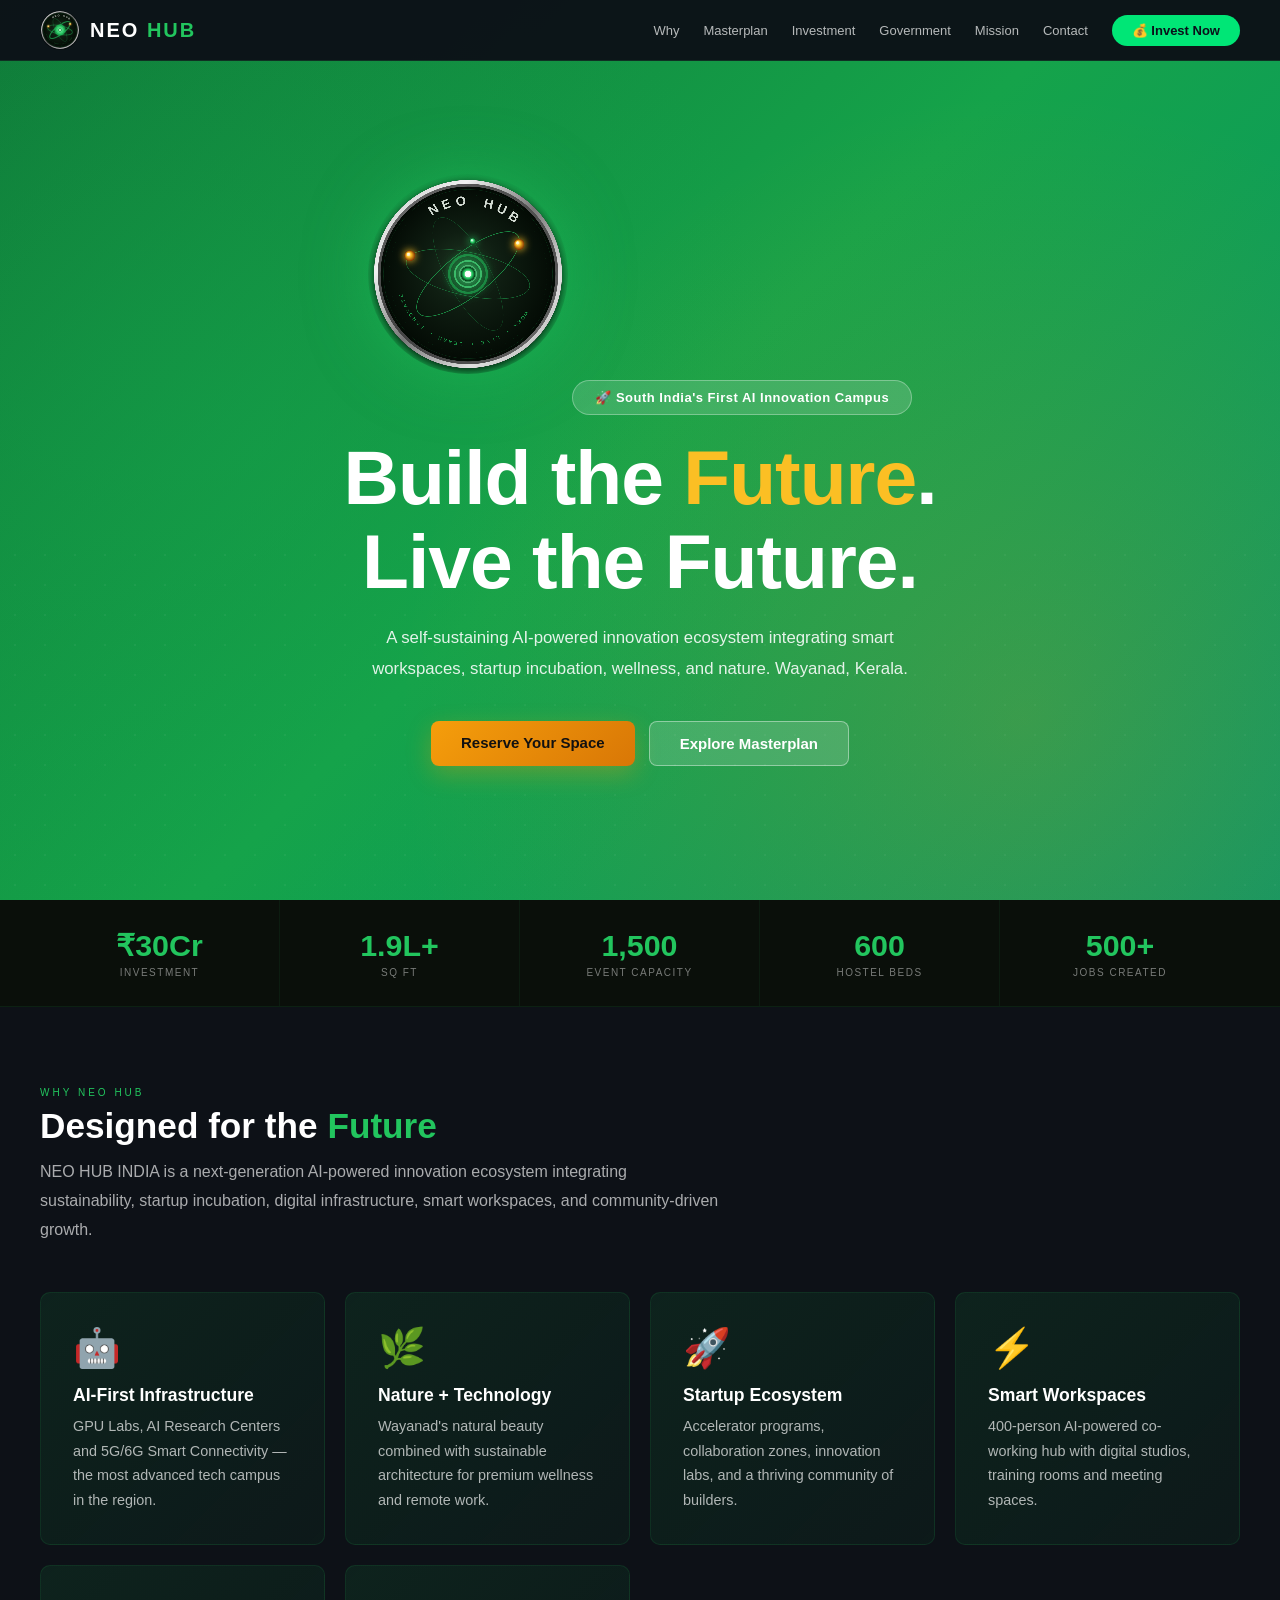
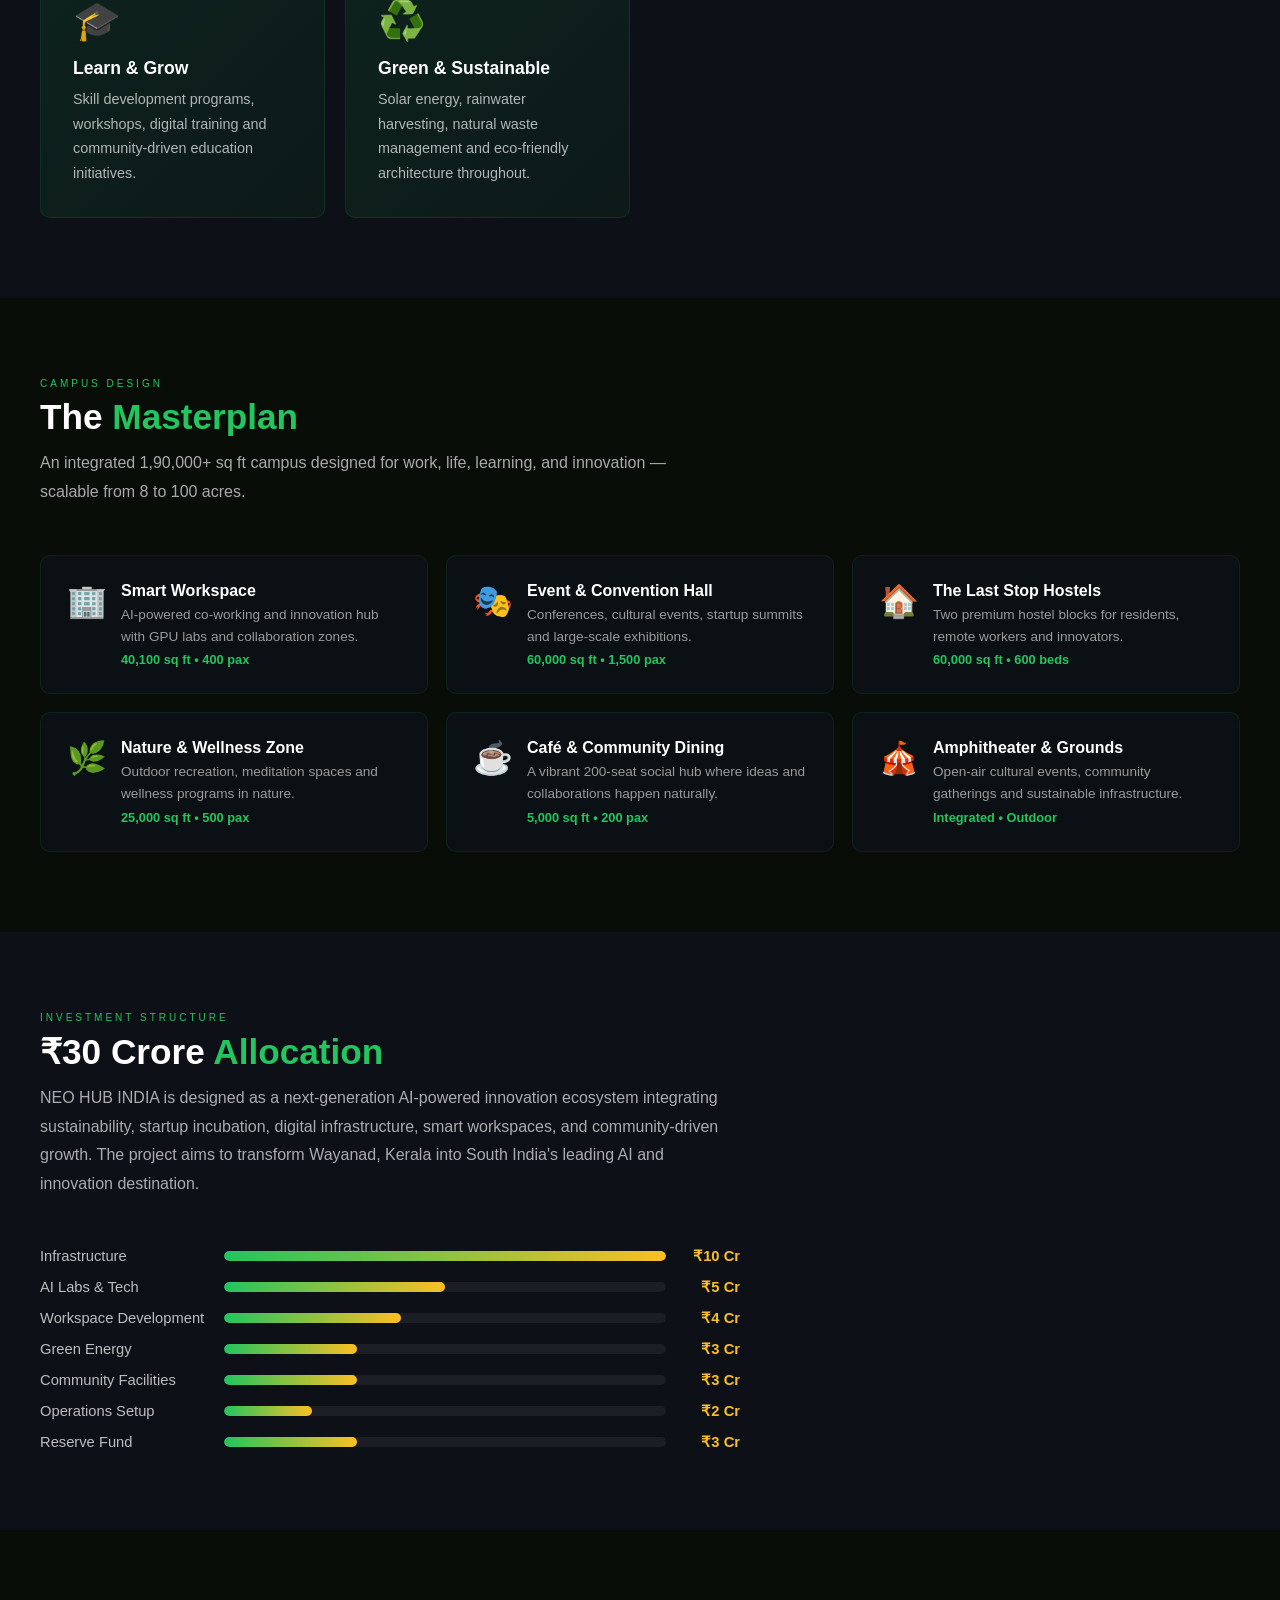
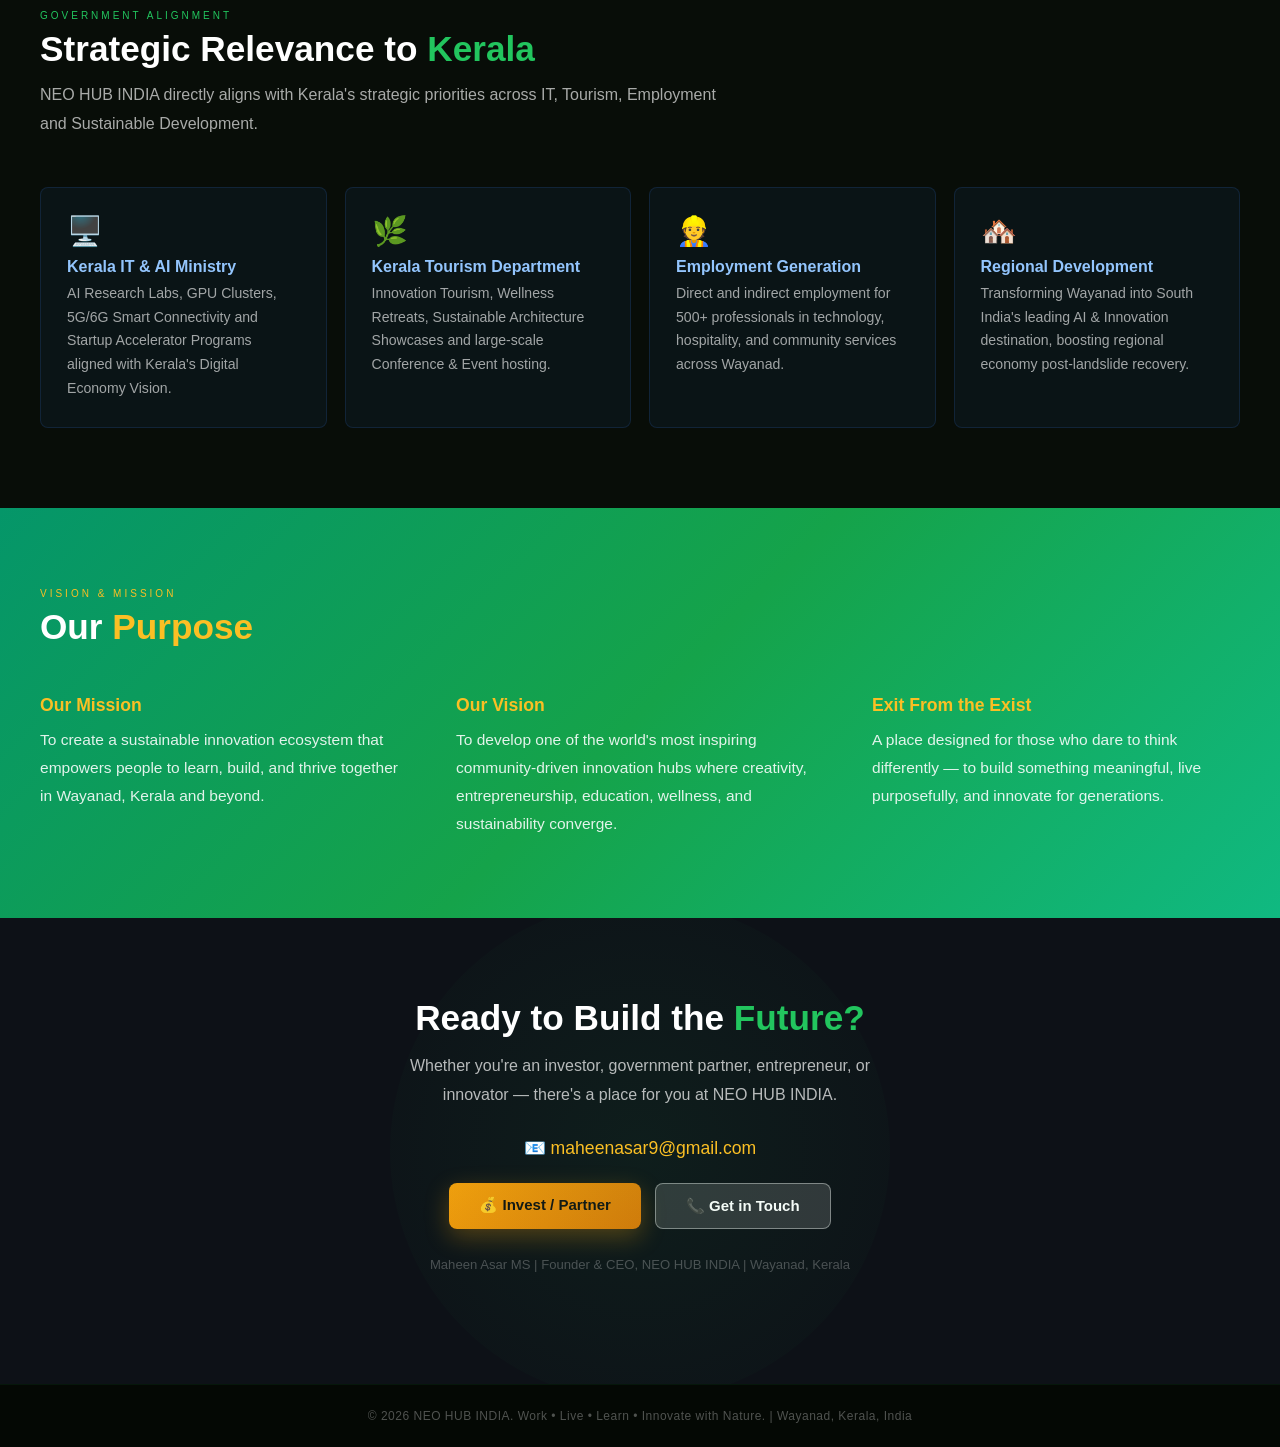
==== commit 76c24286: "Create index.html" ====
--- a/index.html
+++ b/index.html
@@ -146,6 +146,8 @@
       <li><a href="#government">Government</a></li>
       <li><a href="#mission">Mission</a></li>
       <li><a href="#contact">Contact</a></li>
+      <!-- INVEST NOW BUTTON ADDED HERE -->
+      <li><a href="investment.html" style="background: #00e676; color: #0a0f1a; padding: 8px 20px; border-radius: 40px; font-weight: 700; transition: all 0.3s ease;">💰 Invest Now</a></li>
     </ul>
     <button class="hamburger" onclick="toggleMenu()" aria-label="Menu">
       <span></span><span></span><span></span>
@@ -159,6 +161,7 @@
   <a href="#government" onclick="toggleMenu()">Government</a>
   <a href="#mission" onclick="toggleMenu()">Mission</a>
   <a href="#contact" onclick="toggleMenu()">Contact</a>
+  <a href="investment.html" onclick="toggleMenu()" style="background: #00e676; color: #0a0f1a; margin-top: 8px; padding: 8px; border-radius: 40px; text-align: center; font-weight: 700;">💰 Invest Now</a>
 </div>
 
 <!-- HERO -->
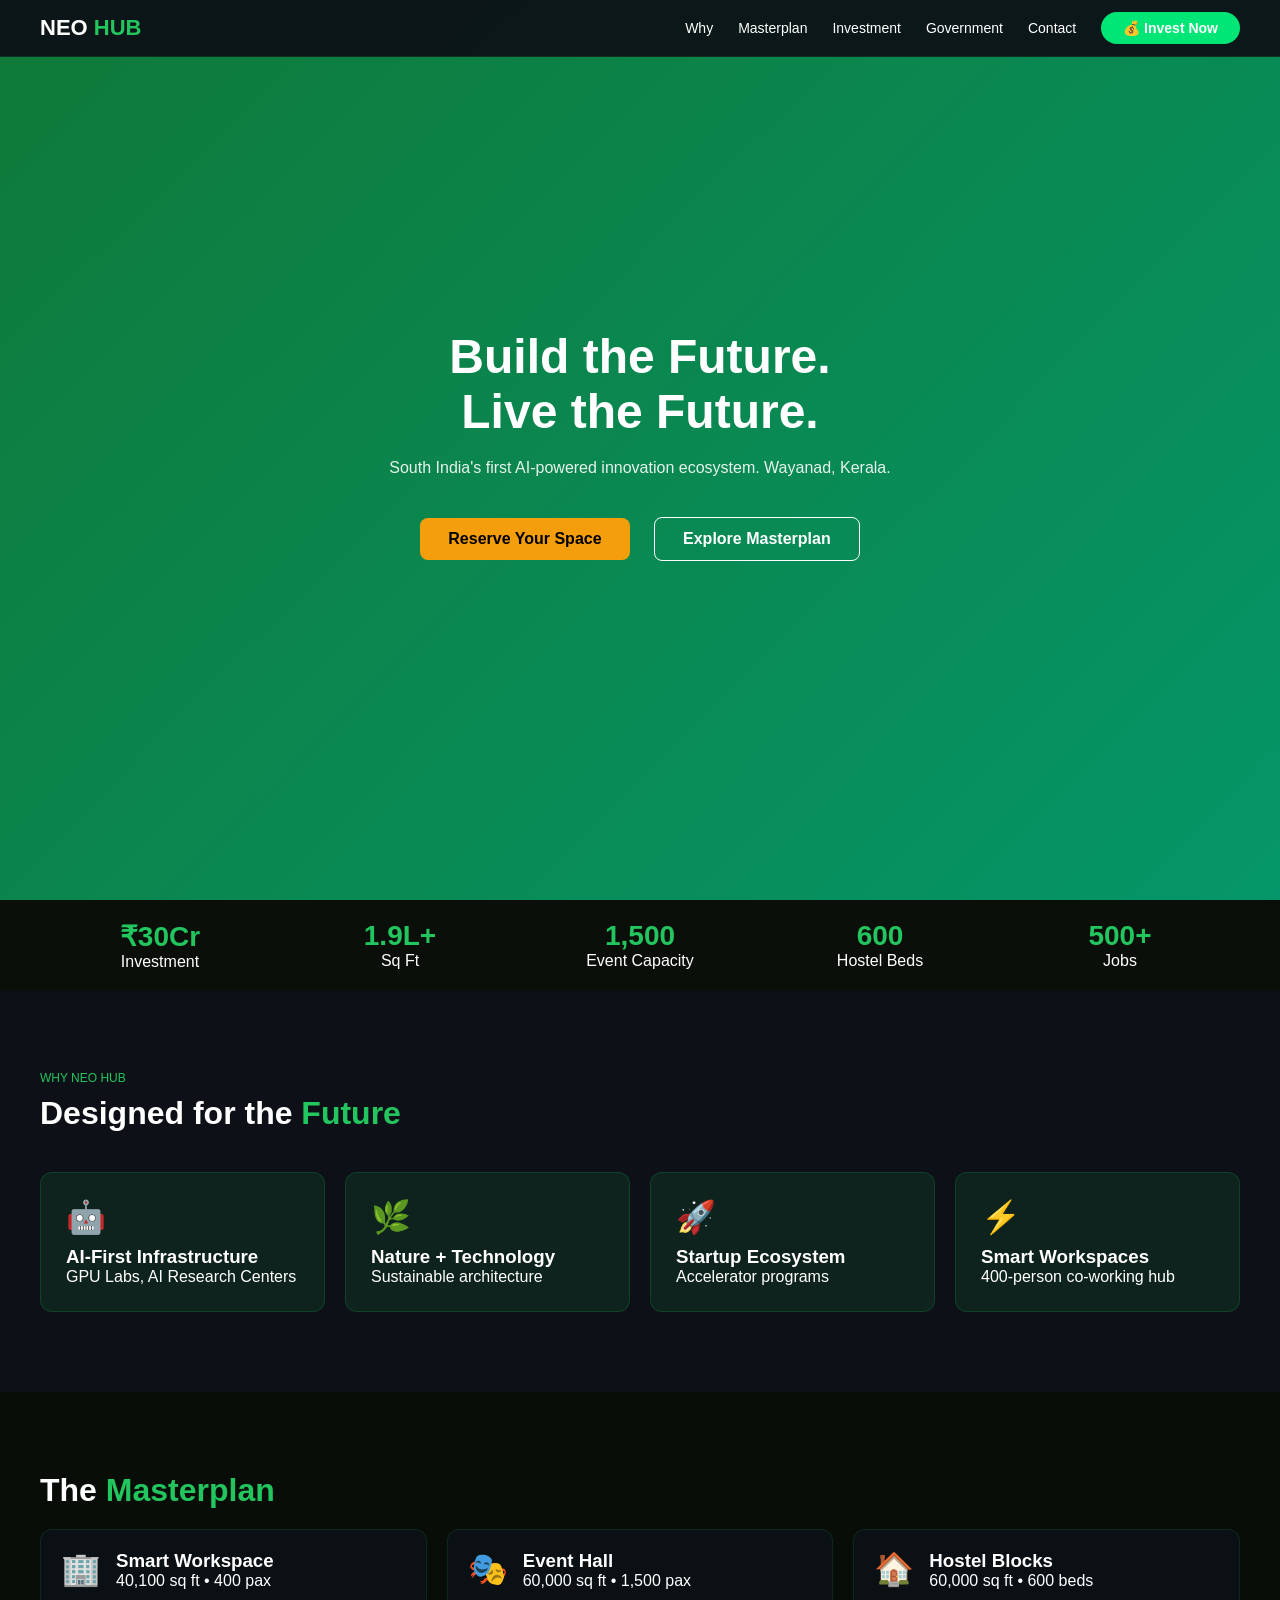
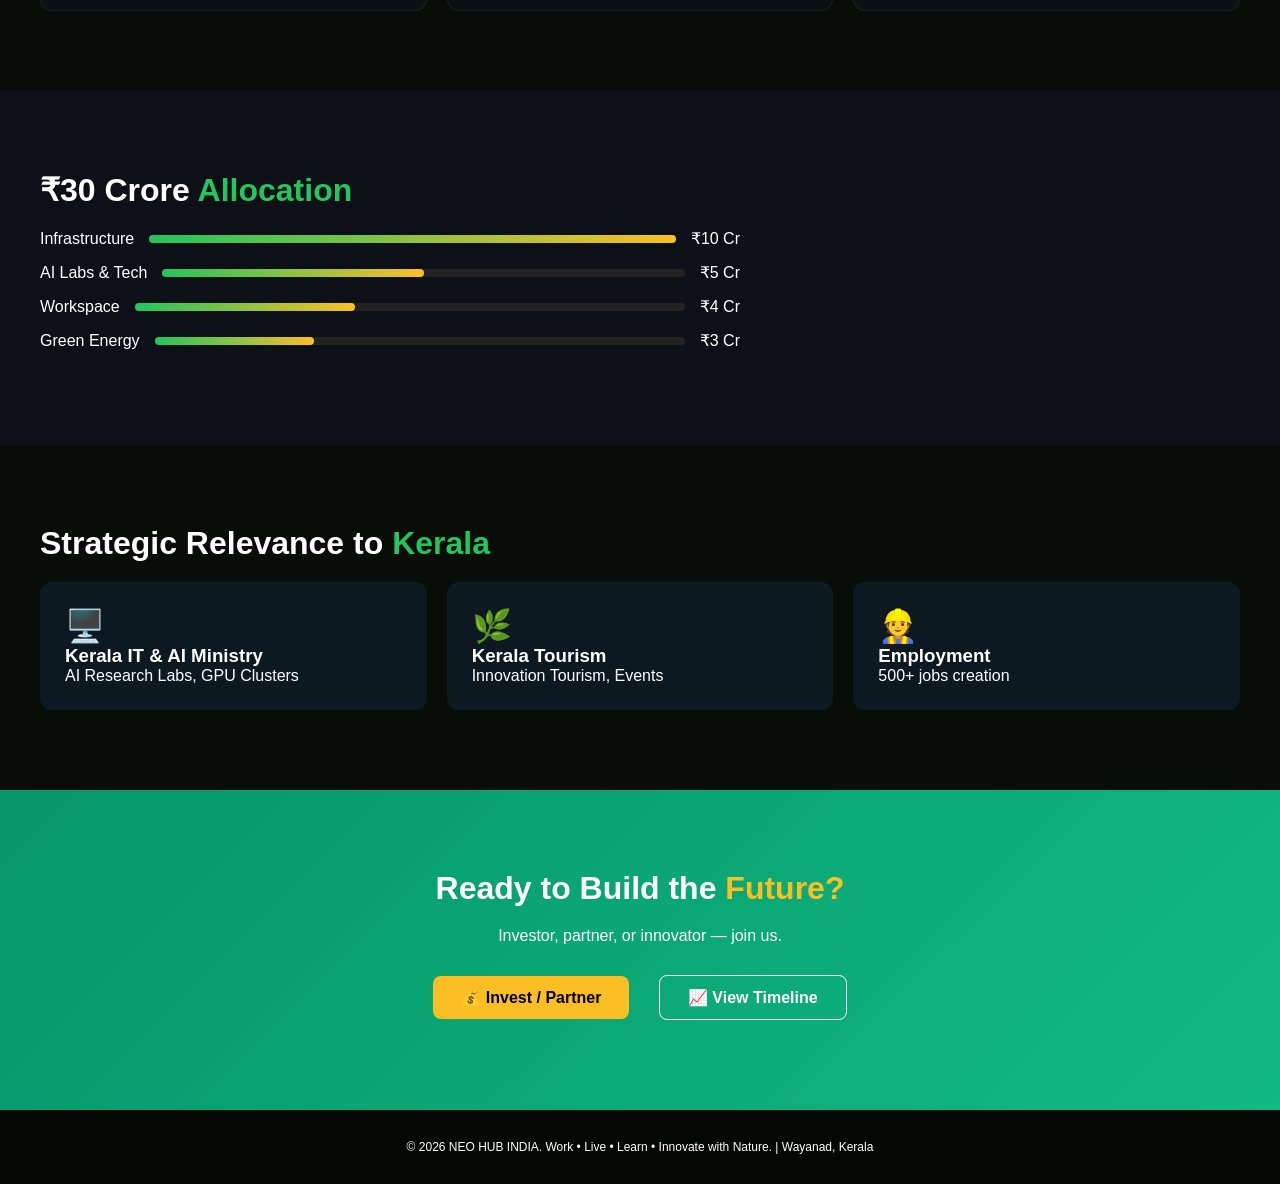
==== commit 9ff6a650: "Create index.html" ====
--- a/index.html
+++ b/index.html
@@ -4,347 +4,141 @@
 <meta charset="UTF-8">
 <meta name="viewport" content="width=device-width, initial-scale=1.0">
 <title>NEO HUB INDIA — Work. Live. Learn. Innovate.</title>
-<meta name="description" content="NEO HUB INDIA — South India's first AI-powered innovation ecosystem. Wayanad, Kerala.">
 <style>
 *{margin:0;padding:0;box-sizing:border-box;}
-html{scroll-behavior:smooth;}
-body{font-family:'Segoe UI',Tahoma,sans-serif;background:#0d1117;color:white;overflow-x:hidden;}
-
-/* NAV */
-nav{position:fixed;top:0;left:0;right:0;z-index:1000;background:rgba(13,17,23,0.97);border-bottom:1px solid rgba(34,197,94,0.15);padding:10px 32px;}
+body{font-family:'Segoe UI',Tahoma,sans-serif;background:#0d1117;color:white;}
+nav{position:fixed;top:0;left:0;right:0;background:rgba(13,17,23,0.95);padding:15px 32px;z-index:1000;border-bottom:1px solid #22c55e25;}
 .nav-inner{max-width:1200px;margin:0 auto;display:flex;justify-content:space-between;align-items:center;}
-.nav-left{display:flex;align-items:center;gap:10px;}
-#navLogo{width:40px;height:40px;border-radius:50%;}
-.nav-brand{font-size:20px;font-weight:900;letter-spacing:2px;color:white;}
-.nav-brand span{color:#22c55e;}
-.nav-links{display:flex;gap:24px;list-style:none;}
-.nav-links a{color:rgba(255,255,255,0.7);text-decoration:none;font-size:13px;font-weight:500;transition:color .3s;}
+.nav-links{display:flex;gap:25px;list-style:none;}
+.nav-links a{color:white;text-decoration:none;font-size:14px;}
 .nav-links a:hover{color:#22c55e;}
-.hamburger{display:none;flex-direction:column;gap:5px;cursor:pointer;background:none;border:none;padding:4px;}
-.hamburger span{width:22px;height:2px;background:white;border-radius:2px;display:block;transition:all .3s;}
-.mobile-menu{display:none;position:fixed;top:61px;left:0;right:0;background:rgba(13,17,23,0.98);border-bottom:1px solid rgba(34,197,94,0.1);padding:16px 32px;z-index:999;}
-.mobile-menu.open{display:block;}
-.mobile-menu a{display:block;padding:10px 0;color:rgba(255,255,255,0.8);text-decoration:none;font-size:15px;border-bottom:1px solid rgba(255,255,255,0.05);}
-.mobile-menu a:hover{color:#22c55e;}
-
-/* HERO */
-.hero{min-height:100vh;display:flex;align-items:center;justify-content:center;background:linear-gradient(135deg,#0f7938,#15a34a,#059669);text-align:center;padding:80px 24px 40px;position:relative;overflow:hidden;}
-.hero::before{content:'';position:absolute;inset:0;background:radial-gradient(circle at 20% 50%,rgba(21,163,74,0.4) 0%,transparent 50%),radial-gradient(circle at 80% 80%,rgba(245,158,11,0.2) 0%,transparent 50%);pointer-events:none;}
-.hero::after{content:'';position:absolute;bottom:0;left:0;right:0;height:40%;background-image:radial-gradient(circle,rgba(255,255,255,0.1) 1px,transparent 1px);background-size:30px 30px;opacity:.4;pointer-events:none;}
-.hero-inner{max-width:880px;position:relative;z-index:2;}
-#heroLogo{width:200px;height:200px;border-radius:50%;margin-bottom:28px;filter:drop-shadow(0 0 32px rgba(34,197,94,0.5));}
-.pill{display:inline-block;background:rgba(255,255,255,0.15);border:1px solid rgba(255,255,255,0.3);padding:9px 22px;border-radius:50px;font-size:13px;font-weight:600;margin-bottom:20px;letter-spacing:.5px;}
-.hero h1{font-size:clamp(2.2rem,7vw,4.8rem);font-weight:900;line-height:1.1;margin-bottom:18px;letter-spacing:-1px;}
-.hero h1 em{color:#fbbf24;font-style:normal;}
-.hero p{font-size:1.05rem;color:rgba(255,255,255,0.88);max-width:600px;margin:0 auto 36px;line-height:1.9;}
-.ctas{display:flex;gap:14px;justify-content:center;flex-wrap:wrap;}
-.btn{padding:13px 30px;border:none;border-radius:8px;font-size:15px;font-weight:700;cursor:pointer;transition:all .3s;text-decoration:none;display:inline-block;}
-.btn-gold{background:linear-gradient(135deg,#f59e0b,#d97706);color:#111;box-shadow:0 8px 24px rgba(245,158,11,0.3);}
-.btn-gold:hover{transform:translateY(-2px);box-shadow:0 12px 32px rgba(245,158,11,0.4);}
-.btn-out{background:rgba(255,255,255,0.15);color:white;border:1.5px solid rgba(255,255,255,0.4);}
-.btn-out:hover{background:rgba(255,255,255,0.25);transform:translateY(-2px);}
-
-/* STATS BAR */
-.stats-bar{background:#0a0f0a;border-bottom:1px solid rgba(34,197,94,0.1);}
-.stats-inner{max-width:1200px;margin:0 auto;display:grid;grid-template-columns:repeat(5,1fr);}
-.stat{padding:28px 16px;text-align:center;border-right:1px solid rgba(34,197,94,0.08);position:relative;}
-.stat:last-child{border-right:none;}
-.stat::before{content:'';position:absolute;top:0;left:0;right:0;height:2px;background:linear-gradient(90deg,#22c55e,#fbbf24);transform:scaleX(0);transform-origin:left;transition:transform .4s;}
-.stat:hover::before{transform:scaleX(1);}
-.stat .n{font-size:1.9rem;font-weight:900;color:#22c55e;}
-.stat .l{font-size:10px;color:rgba(255,255,255,0.45);letter-spacing:1.5px;text-transform:uppercase;margin-top:4px;}
-
-/* SECTIONS */
-.section{padding:80px 32px;}
+.invest-btn{background:#00e676;color:#0a0f1a;padding:8px 22px;border-radius:40px;font-weight:700;text-decoration:none;}
+.invest-btn:hover{background:#00c951;color:#000;}
+.hero{min-height:100vh;background:linear-gradient(135deg,#0f7938,#059669);display:flex;align-items:center;justify-content:center;text-align:center;padding:80px 20px;}
+.hero h1{font-size:48px;color:white;margin-bottom:20px;}
+.hero p{color:rgba(255,255,255,0.9);max-width:600px;margin:0 auto;}
+.btn{padding:12px 28px;border-radius:8px;text-decoration:none;font-weight:700;display:inline-block;margin:10px;}
+.btn-gold{background:#f59e0b;color:#000;}
+.btn-out{background:transparent;border:1px solid white;color:white;}
+.section{padding:80px 20px;}
 .section-inner{max-width:1200px;margin:0 auto;}
-.s-tag{font-size:10px;letter-spacing:3px;color:#22c55e;text-transform:uppercase;margin-bottom:8px;}
-.s-title{font-size:2.2rem;font-weight:900;margin-bottom:12px;}
+.s-title{font-size:32px;margin-bottom:20px;}
 .s-title span{color:#22c55e;}
-.s-sub{color:rgba(255,255,255,0.65);font-size:1rem;margin-bottom:48px;max-width:680px;line-height:1.8;}
-
-/* FEATURE CARDS */
-.grid4{display:grid;grid-template-columns:repeat(auto-fit,minmax(240px,1fr));gap:20px;}
-.fcard{padding:32px;border-radius:10px;background:linear-gradient(135deg,rgba(21,163,74,0.12),rgba(15,163,74,0.06));border:1px solid rgba(34,197,94,0.12);transition:all .3s;position:relative;overflow:hidden;}
-.fcard::before{content:'';position:absolute;top:0;left:0;right:0;height:3px;background:linear-gradient(90deg,#22c55e,#fbbf24);transform:scaleX(0);transform-origin:left;transition:transform .3s;}
-.fcard:hover{transform:translateY(-4px);border-color:rgba(34,197,94,0.3);}
-.fcard:hover::before{transform:scaleX(1);}
-.fcard .icon{font-size:2.4rem;margin-bottom:14px;display:block;}
-.fcard h3{font-size:1.1rem;font-weight:700;margin-bottom:8px;color:white;}
-.fcard p{color:rgba(255,255,255,0.68);font-size:.9rem;line-height:1.7;}
-
-/* MASTERPLAN */
-.masterplan{padding:80px 32px;background:#080d08;}
-.grid3{display:grid;grid-template-columns:repeat(auto-fit,minmax(300px,1fr));gap:18px;margin-top:40px;}
-.zcard{padding:26px;border-radius:10px;background:rgba(13,17,23,0.9);border:1px solid rgba(34,197,94,0.1);transition:all .3s;display:flex;gap:14px;}
-.zcard:hover{transform:translateX(4px);border-color:rgba(34,197,94,0.28);}
-.zcard .zi{font-size:2rem;flex-shrink:0;}
-.zcard h3{font-size:1rem;font-weight:700;margin-bottom:4px;}
-.zcard p{font-size:.85rem;color:rgba(255,255,255,0.58);line-height:1.6;}
-.zcard .cap{font-size:.8rem;color:#22c55e;font-weight:700;margin-top:5px;}
-
-/* INVESTMENT */
-.invest{padding:80px 32px;background:#0d1117;}
-.budget-bars{display:flex;flex-direction:column;gap:14px;max-width:700px;}
-.bbar{display:flex;align-items:center;gap:14px;}
-.bbar .lbl{min-width:170px;font-size:.92rem;color:rgba(255,255,255,0.72);}
-.bbar .track{flex:1;height:10px;background:rgba(255,255,255,0.06);border-radius:5px;overflow:hidden;}
-.bbar .fill{height:100%;border-radius:5px;background:linear-gradient(90deg,#22c55e,#fbbf24);}
-.bbar .val{min-width:60px;text-align:right;font-size:.92rem;font-weight:700;color:#fbbf24;}
-
-/* GOVT SECTION */
-.govt{padding:80px 32px;background:#080d08;}
-.govt-grid{display:grid;grid-template-columns:repeat(auto-fit,minmax(250px,1fr));gap:18px;margin-top:40px;}
-.gc{padding:26px;background:rgba(59,130,246,0.06);border:1px solid rgba(59,130,246,0.15);border-radius:8px;transition:all .3s;}
-.gc:hover{border-color:rgba(59,130,246,0.35);transform:translateY(-4px);}
-.gc .ico{font-size:1.8rem;margin-bottom:10px;}
-.gc h3{font-size:1rem;font-weight:700;color:#93c5fd;margin-bottom:6px;}
-.gc p{font-size:.88rem;color:rgba(255,255,255,0.62);line-height:1.7;}
-
-/* MISSION */
-.mission{padding:80px 32px;background:linear-gradient(135deg,#059669,#15a34a,#10b981);}
-.mission-grid{display:grid;grid-template-columns:repeat(auto-fit,minmax(260px,1fr));gap:48px;margin-top:48px;}
-.mission-grid h3{font-size:1.1rem;font-weight:700;color:#fbbf24;margin-bottom:10px;}
-.mission-grid p{color:rgba(255,255,255,0.88);line-height:1.8;font-size:.97rem;}
-
-/* CTA SECTION */
-.cta-sec{padding:80px 32px;text-align:center;background:#0d1117;position:relative;overflow:hidden;}
-.cta-sec::before{content:'';position:absolute;top:50%;left:50%;transform:translate(-50%,-50%);width:500px;height:500px;background:radial-gradient(circle,rgba(34,197,94,0.07),transparent);border-radius:50%;pointer-events:none;}
-.cta-sec h2{font-size:2.2rem;font-weight:900;margin-bottom:14px;position:relative;}
-.cta-sec h2 span{color:#22c55e;}
-.cta-sec p{color:rgba(255,255,255,0.7);max-width:520px;margin:0 auto 28px;line-height:1.8;position:relative;}
-.cta-sec .email{display:block;color:#fbbf24;font-size:1.1rem;margin-bottom:24px;position:relative;text-decoration:none;}
-
-footer{background:#040804;color:rgba(255,255,255,0.3);padding:24px 32px;text-align:center;border-top:1px solid rgba(34,197,94,0.08);font-size:12px;letter-spacing:.5px;}
-
-/* RESPONSIVE */
-@media(max-width:768px){
-  .nav-links{display:none;}
-  .hamburger{display:flex;}
-  #heroLogo{width:150px;height:150px;}
-  .hero h1{font-size:2rem;}
-  .stats-inner{grid-template-columns:1fr 1fr;}
-  .stat:nth-child(5){grid-column:1/-1;}
-  .section,.masterplan,.invest,.govt,.mission,.cta-sec{padding:56px 20px;}
-  .s-title{font-size:1.7rem;}
-  .bbar .lbl{min-width:120px;font-size:.82rem;}
-}
+.stats-bar{background:#0a0f0a;padding:20px;}
+.stats-inner{max-width:1200px;margin:0 auto;display:grid;grid-template-columns:repeat(5,1fr);text-align:center;}
+.stat .n{font-size:28px;color:#22c55e;font-weight:700;}
+.grid4{display:grid;grid-template-columns:repeat(auto-fit,minmax(280px,1fr));gap:20px;margin-top:40px;}
+.fcard{background:rgba(34,197,94,0.1);padding:25px;border-radius:12px;border:1px solid #22c55e30;}
+.grid3{display:grid;grid-template-columns:repeat(auto-fit,minmax(300px,1fr));gap:20px;}
+.zcard{background:rgba(13,17,23,0.9);padding:20px;border-radius:12px;display:flex;gap:15px;border:1px solid #22c55e20;}
+.budget-bars{max-width:700px;}
+.bbar{display:flex;gap:15px;margin:15px 0;align-items:center;}
+.bbar .track{flex:1;height:8px;background:#222;border-radius:4px;}
+.bbar .fill{height:100%;background:linear-gradient(90deg,#22c55e,#fbbf24);border-radius:4px;}
+.govt-grid{display:grid;grid-template-columns:repeat(auto-fit,minmax(280px,1fr));gap:20px;}
+.gc{background:rgba(59,130,246,0.1);padding:25px;border-radius:12px;}
+.mission{background:linear-gradient(135deg,#059669,#10b981);padding:80px 20px;}
+.mission-grid{display:grid;grid-template-columns:repeat(auto-fit,minmax(280px,1fr));gap:40px;}
+footer{text-align:center;padding:30px;background:#040804;font-size:12px;}
+@media(max-width:768px){.stats-inner{grid-template-columns:1fr 1fr;}.hero h1{font-size:32px;}}
 </style>
 </head>
 <body>
 
-<!-- NAV -->
 <nav>
   <div class="nav-inner">
-    <div class="nav-left">
-      <canvas id="navLogo" width="80" height="80"></canvas>
-      <div class="nav-brand">NEO <span>HUB</span></div>
-    </div>
+    <div class="nav-brand" style="font-size:22px;font-weight:900;">NEO <span style="color:#22c55e;">HUB</span></div>
     <ul class="nav-links">
       <li><a href="#why">Why</a></li>
       <li><a href="#masterplan">Masterplan</a></li>
       <li><a href="#investment">Investment</a></li>
       <li><a href="#government">Government</a></li>
-      <li><a href="#mission">Mission</a></li>
       <li><a href="#contact">Contact</a></li>
-      <!-- INVEST NOW BUTTON ADDED HERE -->
-      <li><a href="investment.html" style="background: #00e676; color: #0a0f1a; padding: 8px 20px; border-radius: 40px; font-weight: 700; transition: all 0.3s ease;">💰 Invest Now</a></li>
+      <li><a href="investment.html" class="invest-btn">💰 Invest Now</a></li>
     </ul>
-    <button class="hamburger" onclick="toggleMenu()" aria-label="Menu">
-      <span></span><span></span><span></span>
-    </button>
   </div>
 </nav>
-<div class="mobile-menu" id="mobileMenu">
-  <a href="#why" onclick="toggleMenu()">Why NEO HUB</a>
-  <a href="#masterplan" onclick="toggleMenu()">Masterplan</a>
-  <a href="#investment" onclick="toggleMenu()">Investment</a>
-  <a href="#government" onclick="toggleMenu()">Government</a>
-  <a href="#mission" onclick="toggleMenu()">Mission</a>
-  <a href="#contact" onclick="toggleMenu()">Contact</a>
-  <a href="investment.html" onclick="toggleMenu()" style="background: #00e676; color: #0a0f1a; margin-top: 8px; padding: 8px; border-radius: 40px; text-align: center; font-weight: 700;">💰 Invest Now</a>
-</div>
 
-<!-- HERO -->
-<section class="hero" id="home">
-  <div class="hero-inner">
-    <canvas id="heroLogo" width="600" height="600"></canvas>
-    <div class="pill">🚀 South India's First AI Innovation Campus</div>
-    <h1>Build the <em>Future</em>.<br>Live the Future.</h1>
-    <p>A self-sustaining AI-powered innovation ecosystem integrating smart workspaces, startup incubation, wellness, and nature. Wayanad, Kerala.</p>
-    <div class="ctas">
+<section class="hero">
+  <div>
+    <h1>Build the Future.<br>Live the Future.</h1>
+    <p>South India's first AI-powered innovation ecosystem. Wayanad, Kerala.</p>
+    <div style="margin-top:30px;">
       <a href="#contact" class="btn btn-gold">Reserve Your Space</a>
       <a href="#masterplan" class="btn btn-out">Explore Masterplan</a>
     </div>
   </div>
 </section>
 
-<!-- STATS -->
 <div class="stats-bar">
   <div class="stats-inner">
-    <div class="stat"><div class="n">₹30Cr</div><div class="l">Investment</div></div>
-    <div class="stat"><div class="n">1.9L+</div><div class="l">Sq Ft</div></div>
-    <div class="stat"><div class="n">1,500</div><div class="l">Event Capacity</div></div>
-    <div class="stat"><div class="n">600</div><div class="l">Hostel Beds</div></div>
-    <div class="stat"><div class="n">500+</div><div class="l">Jobs Created</div></div>
+    <div class="stat"><div class="n">₹30Cr</div><div>Investment</div></div>
+    <div class="stat"><div class="n">1.9L+</div><div>Sq Ft</div></div>
+    <div class="stat"><div class="n">1,500</div><div>Event Capacity</div></div>
+    <div class="stat"><div class="n">600</div><div>Hostel Beds</div></div>
+    <div class="stat"><div class="n">500+</div><div>Jobs</div></div>
   </div>
 </div>
 
-<!-- WHY -->
 <section class="section" id="why">
   <div class="section-inner">
-    <div class="s-tag">Why NEO HUB</div>
+    <div style="color:#22c55e;font-size:12px;margin-bottom:10px;">WHY NEO HUB</div>
     <h2 class="s-title">Designed for the <span>Future</span></h2>
-    <p class="s-sub">NEO HUB INDIA is a next-generation AI-powered innovation ecosystem integrating sustainability, startup incubation, digital infrastructure, smart workspaces, and community-driven growth.</p>
     <div class="grid4">
-      <div class="fcard"><span class="icon">🤖</span><h3>AI-First Infrastructure</h3><p>GPU Labs, AI Research Centers and 5G/6G Smart Connectivity — the most advanced tech campus in the region.</p></div>
-      <div class="fcard"><span class="icon">🌿</span><h3>Nature + Technology</h3><p>Wayanad's natural beauty combined with sustainable architecture for premium wellness and remote work.</p></div>
-      <div class="fcard"><span class="icon">🚀</span><h3>Startup Ecosystem</h3><p>Accelerator programs, collaboration zones, innovation labs, and a thriving community of builders.</p></div>
-      <div class="fcard"><span class="icon">⚡</span><h3>Smart Workspaces</h3><p>400-person AI-powered co-working hub with digital studios, training rooms and meeting spaces.</p></div>
-      <div class="fcard"><span class="icon">🎓</span><h3>Learn & Grow</h3><p>Skill development programs, workshops, digital training and community-driven education initiatives.</p></div>
-      <div class="fcard"><span class="icon">♻️</span><h3>Green & Sustainable</h3><p>Solar energy, rainwater harvesting, natural waste management and eco-friendly architecture throughout.</p></div>
+      <div class="fcard"><div style="font-size:32px;margin-bottom:10px;">🤖</div><h3>AI-First Infrastructure</h3><p>GPU Labs, AI Research Centers</p></div>
+      <div class="fcard"><div style="font-size:32px;margin-bottom:10px;">🌿</div><h3>Nature + Technology</h3><p>Sustainable architecture</p></div>
+      <div class="fcard"><div style="font-size:32px;margin-bottom:10px;">🚀</div><h3>Startup Ecosystem</h3><p>Accelerator programs</p></div>
+      <div class="fcard"><div style="font-size:32px;margin-bottom:10px;">⚡</div><h3>Smart Workspaces</h3><p>400-person co-working hub</p></div>
     </div>
   </div>
 </section>
 
-<!-- MASTERPLAN -->
-<section class="masterplan" id="masterplan">
+<section class="section" id="masterplan" style="background:#080d08;">
   <div class="section-inner">
-    <div class="s-tag">Campus Design</div>
     <h2 class="s-title">The <span>Masterplan</span></h2>
-    <p class="s-sub">An integrated 1,90,000+ sq ft campus designed for work, life, learning, and innovation — scalable from 8 to 100 acres.</p>
     <div class="grid3">
-      <div class="zcard"><div class="zi">🏢</div><div><h3>Smart Workspace</h3><p>AI-powered co-working and innovation hub with GPU labs and collaboration zones.</p><div class="cap">40,100 sq ft • 400 pax</div></div></div>
-      <div class="zcard"><div class="zi">🎭</div><div><h3>Event & Convention Hall</h3><p>Conferences, cultural events, startup summits and large-scale exhibitions.</p><div class="cap">60,000 sq ft • 1,500 pax</div></div></div>
-      <div class="zcard"><div class="zi">🏠</div><div><h3>The Last Stop Hostels</h3><p>Two premium hostel blocks for residents, remote workers and innovators.</p><div class="cap">60,000 sq ft • 600 beds</div></div></div>
-      <div class="zcard"><div class="zi">🌿</div><div><h3>Nature & Wellness Zone</h3><p>Outdoor recreation, meditation spaces and wellness programs in nature.</p><div class="cap">25,000 sq ft • 500 pax</div></div></div>
-      <div class="zcard"><div class="zi">☕</div><div><h3>Café & Community Dining</h3><p>A vibrant 200-seat social hub where ideas and collaborations happen naturally.</p><div class="cap">5,000 sq ft • 200 pax</div></div></div>
-      <div class="zcard"><div class="zi">🎪</div><div><h3>Amphitheater & Grounds</h3><p>Open-air cultural events, community gatherings and sustainable infrastructure.</p><div class="cap">Integrated • Outdoor</div></div></div>
+      <div class="zcard"><div style="font-size:32px;">🏢</div><div><h3>Smart Workspace</h3><p>40,100 sq ft • 400 pax</p></div></div>
+      <div class="zcard"><div style="font-size:32px;">🎭</div><div><h3>Event Hall</h3><p>60,000 sq ft • 1,500 pax</p></div></div>
+      <div class="zcard"><div style="font-size:32px;">🏠</div><div><h3>Hostel Blocks</h3><p>60,000 sq ft • 600 beds</p></div></div>
     </div>
   </div>
 </section>
 
-<!-- INVESTMENT -->
-<section class="invest" id="investment">
+<section class="section" id="investment">
   <div class="section-inner">
-    <div class="s-tag">Investment Structure</div>
     <h2 class="s-title">₹30 Crore <span>Allocation</span></h2>
-    <p class="s-sub">NEO HUB INDIA is designed as a next-generation AI-powered innovation ecosystem integrating sustainability, startup incubation, digital infrastructure, smart workspaces, and community-driven growth. The project aims to transform Wayanad, Kerala into South India's leading AI and innovation destination.</p>
     <div class="budget-bars">
-      <div class="bbar"><div class="lbl">Infrastructure</div><div class="track"><div class="fill" style="width:100%"></div></div><div class="val">₹10 Cr</div></div>
-      <div class="bbar"><div class="lbl">AI Labs & Tech</div><div class="track"><div class="fill" style="width:50%"></div></div><div class="val">₹5 Cr</div></div>
-      <div class="bbar"><div class="lbl">Workspace Development</div><div class="track"><div class="fill" style="width:40%"></div></div><div class="val">₹4 Cr</div></div>
-      <div class="bbar"><div class="lbl">Green Energy</div><div class="track"><div class="fill" style="width:30%"></div></div><div class="val">₹3 Cr</div></div>
-      <div class="bbar"><div class="lbl">Community Facilities</div><div class="track"><div class="fill" style="width:30%"></div></div><div class="val">₹3 Cr</div></div>
-      <div class="bbar"><div class="lbl">Operations Setup</div><div class="track"><div class="fill" style="width:20%"></div></div><div class="val">₹2 Cr</div></div>
-      <div class="bbar"><div class="lbl">Reserve Fund</div><div class="track"><div class="fill" style="width:30%"></div></div><div class="val">₹3 Cr</div></div>
+      <div class="bbar"><div>Infrastructure</div><div class="track"><div class="fill" style="width:100%"></div></div><div>₹10 Cr</div></div>
+      <div class="bbar"><div>AI Labs & Tech</div><div class="track"><div class="fill" style="width:50%"></div></div><div>₹5 Cr</div></div>
+      <div class="bbar"><div>Workspace</div><div class="track"><div class="fill" style="width:40%"></div></div><div>₹4 Cr</div></div>
+      <div class="bbar"><div>Green Energy</div><div class="track"><div class="fill" style="width:30%"></div></div><div>₹3 Cr</div></div>
     </div>
   </div>
 </section>
 
-<!-- GOVERNMENT -->
-<section class="govt" id="government">
+<section class="section" id="government" style="background:#080d08;">
   <div class="section-inner">
-    <div class="s-tag">Government Alignment</div>
     <h2 class="s-title">Strategic Relevance to <span>Kerala</span></h2>
-    <p class="s-sub">NEO HUB INDIA directly aligns with Kerala's strategic priorities across IT, Tourism, Employment and Sustainable Development.</p>
     <div class="govt-grid">
-      <div class="gc"><div class="ico">🖥️</div><h3>Kerala IT & AI Ministry</h3><p>AI Research Labs, GPU Clusters, 5G/6G Smart Connectivity and Startup Accelerator Programs aligned with Kerala's Digital Economy Vision.</p></div>
-      <div class="gc"><div class="ico">🌿</div><h3>Kerala Tourism Department</h3><p>Innovation Tourism, Wellness Retreats, Sustainable Architecture Showcases and large-scale Conference & Event hosting.</p></div>
-      <div class="gc"><div class="ico">👷</div><h3>Employment Generation</h3><p>Direct and indirect employment for 500+ professionals in technology, hospitality, and community services across Wayanad.</p></div>
-      <div class="gc"><div class="ico">🏘️</div><h3>Regional Development</h3><p>Transforming Wayanad into South India's leading AI & Innovation destination, boosting regional economy post-landslide recovery.</p></div>
+      <div class="gc"><div style="font-size:32px;">🖥️</div><h3>Kerala IT & AI Ministry</h3><p>AI Research Labs, GPU Clusters</p></div>
+      <div class="gc"><div style="font-size:32px;">🌿</div><h3>Kerala Tourism</h3><p>Innovation Tourism, Events</p></div>
+      <div class="gc"><div style="font-size:32px;">👷</div><h3>Employment</h3><p>500+ jobs creation</p></div>
     </div>
   </div>
 </section>
 
-<!-- MISSION -->
-<section class="mission" id="mission">
-  <div class="section-inner">
-    <div class="s-tag" style="color:#fbbf24;">Vision & Mission</div>
-    <h2 class="s-title" style="color:white;">Our <span style="color:#fbbf24;">Purpose</span></h2>
-    <div class="mission-grid">
-      <div><h3>Our Mission</h3><p>To create a sustainable innovation ecosystem that empowers people to learn, build, and thrive together in Wayanad, Kerala and beyond.</p></div>
-      <div><h3>Our Vision</h3><p>To develop one of the world's most inspiring community-driven innovation hubs where creativity, entrepreneurship, education, wellness, and sustainability converge.</p></div>
-      <div><h3>Exit From the Exist</h3><p>A place designed for those who dare to think differently — to build something meaningful, live purposefully, and innovate for generations.</p></div>
+<section class="mission" id="contact">
+  <div class="section-inner" style="text-align:center;">
+    <h2 style="color:white;font-size:32px;">Ready to Build the <span style="color:#fbbf24;">Future?</span></h2>
+    <p style="color:white;margin:20px 0;">Investor, partner, or innovator — join us.</p>
+    <div>
+      <a href="mailto:maheenasar9@gmail.com" class="btn btn-gold" style="background:#fbbf24;">💰 Invest / Partner</a>
+      <a href="investment.html" class="btn btn-out" style="border-color:white;color:white;margin-left:15px;">📈 View Timeline</a>
     </div>
   </div>
 </section>
 
-<!-- CTA / CONTACT -->
-<section class="cta-sec" id="contact">
-  <h2>Ready to Build the <span>Future?</span></h2>
-  <p>Whether you're an investor, government partner, entrepreneur, or innovator — there's a place for you at NEO HUB INDIA.</p>
-  <a class="email" href="mailto:maheenasar9@gmail.com">📧 maheenasar9@gmail.com</a>
-  <div class="ctas" style="justify-content:center;">
-    <a href="mailto:maheenasar9@gmail.com" class="btn btn-gold">💰 Invest / Partner</a>
-    <a href="mailto:maheenasar9@gmail.com" class="btn btn-out">📞 Get in Touch</a>
-  </div>
-  <p style="margin-top:24px;font-size:.82rem;color:rgba(255,255,255,0.25);position:relative;">Maheen Asar MS | Founder & CEO, NEO HUB INDIA | Wayanad, Kerala</p>
-</section>
+<footer>&copy; 2026 NEO HUB INDIA. Work • Live • Learn • Innovate with Nature. | Wayanad, Kerala</footer>
 
-<footer>&copy; 2026 NEO HUB INDIA. Work • Live • Learn • Innovate with Nature. | Wayanad, Kerala, India</footer>
-
-<script>
-function toggleMenu(){
-  document.getElementById('mobileMenu').classList.toggle('open');
-}
-
-function drawBadge(cv,t){
-  var ctx=cv.getContext('2d');
-  var S=cv.width,cx=S/2,cy=S/2,R=S*0.47;
-  ctx.clearRect(0,0,S,S);
-  ctx.save();ctx.shadowColor='rgba(0,0,0,0.8)';ctx.shadowBlur=S*0.05;ctx.shadowOffsetY=S*0.015;
-  ctx.beginPath();ctx.arc(cx,cy,R,0,Math.PI*2);ctx.fillStyle='#000';ctx.fill();ctx.restore();
-  var rim=ctx.createLinearGradient(cx-R,cy-R,cx+R,cy+R);
-  rim.addColorStop(0,'#c0c0c0');rim.addColorStop(0.25,'#f0f0f0');rim.addColorStop(0.5,'#777');rim.addColorStop(0.75,'#e0e0e0');rim.addColorStop(1,'#aaa');
-  ctx.beginPath();ctx.arc(cx,cy,R,0,Math.PI*2);ctx.fillStyle=rim;ctx.fill();
-  var rim2=ctx.createLinearGradient(cx+R,cy-R,cx-R,cy+R);
-  rim2.addColorStop(0,'#444');rim2.addColorStop(0.5,'#666');rim2.addColorStop(1,'#333');
-  ctx.beginPath();ctx.arc(cx,cy,R*0.96,0,Math.PI*2);ctx.fillStyle=rim2;ctx.fill();
-  var bg=ctx.createRadialGradient(cx-S*0.03,cy-S*0.05,S*0.01,cx,cy,R*0.94);
-  bg.addColorStop(0,'#1c3320');bg.addColorStop(0.4,'#0f1e12');bg.addColorStop(1,'#030a04');
-  ctx.beginPath();ctx.arc(cx,cy,R*0.93,0,Math.PI*2);ctx.fillStyle=bg;ctx.fill();
-  ctx.save();ctx.beginPath();ctx.arc(cx,cy,R*0.93,0,Math.PI*2);ctx.clip();
-  ctx.beginPath();ctx.arc(cx,cy,R*0.9,0,Math.PI*2);ctx.strokeStyle='rgba(34,197,94,0.18)';ctx.lineWidth=1;ctx.stroke();
-  ctx.setLineDash([3,12]);ctx.beginPath();ctx.arc(cx,cy,R*0.84,0,Math.PI*2);ctx.strokeStyle='rgba(34,197,94,0.13)';ctx.lineWidth=1;ctx.stroke();ctx.setLineDash([]);
-  var orbs=[[-38,0.65,2],[12,0.45,1.6],[62,0.28,1.2]];
-  for(var i=0;i<orbs.length;i++){ctx.save();ctx.translate(cx,cy);ctx.rotate(orbs[i][0]*Math.PI/180);ctx.beginPath();ctx.ellipse(0,0,R*0.67,R*0.23,0,0,Math.PI*2);ctx.strokeStyle='rgba(34,197,94,'+orbs[i][1]+')';ctx.lineWidth=orbs[i][2];ctx.stroke();ctx.restore();}
-  ctx.beginPath();ctx.moveTo(cx-R*0.7,cy);ctx.lineTo(cx+R*0.7,cy);ctx.strokeStyle='rgba(34,197,94,0.18)';ctx.lineWidth=1;ctx.stroke();
-  var au=[[0.32,0.2],[0.25,0.15],[0.18,0.1]];
-  for(var i=0;i<au.length;i++){var a=ctx.createRadialGradient(cx,cy,0,cx,cy,R*au[i][0]);a.addColorStop(0,'rgba(34,197,94,'+au[i][1]+')');a.addColorStop(1,'rgba(34,197,94,0)');ctx.beginPath();ctx.arc(cx,cy,R*au[i][0],0,Math.PI*2);ctx.fillStyle=a;ctx.fill();}
-  var rgs=[[0.2,7,'rgba(34,197,94,0.5)'],[0.14,5,'rgba(74,222,128,0.7)'],[0.09,3,'rgba(134,239,172,0.5)']];
-  for(var i=0;i<rgs.length;i++){ctx.save();ctx.shadowColor='#22c55e';ctx.shadowBlur=S*0.03;ctx.beginPath();ctx.arc(cx,cy,R*rgs[i][0],0,Math.PI*2);ctx.strokeStyle=rgs[i][2];ctx.lineWidth=rgs[i][1];ctx.stroke();ctx.restore();}
-  var nuc=ctx.createRadialGradient(cx,cy,1,cx,cy,R*0.077);nuc.addColorStop(0,'#fff');nuc.addColorStop(0.2,'#d4ffd4');nuc.addColorStop(0.6,'#22c55e');nuc.addColorStop(1,'#052e12');
-  ctx.save();ctx.shadowColor='#4ade80';ctx.shadowBlur=S*0.05;ctx.beginPath();ctx.arc(cx,cy,R*0.077,0,Math.PI*2);ctx.fillStyle=nuc;ctx.fill();ctx.restore();
-  ctx.beginPath();ctx.arc(cx,cy,R*0.036,0,Math.PI*2);ctx.fillStyle='rgba(255,255,255,0.95)';ctx.fill();
-  var rx=R*0.67,ry=R*0.23;
-  var od=[[t,-38*Math.PI/180,true,S*0.027],[t*0.7+Math.PI,12*Math.PI/180,true,S*0.027],[t*0.5+Math.PI*1.3,62*Math.PI/180,false,S*0.017]];
-  for(var i=0;i<od.length;i++){
-    var angle=od[i][0],tilt=od[i][1],isGold=od[i][2],r=od[i][3];
-    var x=cx+rx*Math.cos(angle)*Math.cos(tilt)-ry*Math.sin(angle)*Math.sin(tilt);
-    var y=cy+rx*Math.cos(angle)*Math.sin(tilt)+ry*Math.sin(angle)*Math.cos(tilt);
-    ctx.save();ctx.shadowColor=isGold?'#fbbf24':'#22c55e';ctx.shadowBlur=S*0.04;
-    var g=ctx.createRadialGradient(x-r*0.3,y-r*0.35,1,x,y,r);
-    if(isGold){g.addColorStop(0,'#fffbe0');g.addColorStop(0.4,'#fbbf24');g.addColorStop(1,'#7c2d00');}
-    else{g.addColorStop(0,'#d1fae5');g.addColorStop(0.5,'#22c55e');g.addColorStop(1,'#052e12');}
-    ctx.beginPath();ctx.arc(x,y,r,0,Math.PI*2);ctx.fillStyle=g;ctx.fill();
-    ctx.beginPath();ctx.arc(x-r*0.25,y-r*0.28,r*0.3,0,Math.PI*2);ctx.fillStyle=isGold?'rgba(255,251,224,0.55)':'rgba(209,250,229,0.6)';ctx.fill();ctx.restore();
-  }
-  ctx.font='900 '+Math.round(S*0.065)+'px "Segoe UI",Arial,sans-serif';ctx.fillStyle='rgba(220,230,220,0.95)';ctx.shadowColor='rgba(0,0,0,0.5)';ctx.shadowBlur=4;
-  var txt='NEO HUB',arcR=R*0.73,total=txt.length*0.185,start=-Math.PI/2-total/2;
-  for(var i=0;i<txt.length;i++){var a=start+i*0.195+0.09;ctx.save();ctx.translate(cx+arcR*Math.cos(a),cy+arcR*Math.sin(a));ctx.rotate(a+Math.PI/2);ctx.fillText(txt[i],0,0);ctx.restore();}
-  ctx.font='500 '+Math.round(S*0.023)+'px "Segoe UI",Arial,sans-serif';ctx.fillStyle='rgba(34,197,94,0.8)';ctx.shadowBlur=0;
-  var tag='WORK \u2022 LIVE \u2022 LEARN \u2022 INNOVATE',tagR=R*0.73,tT=tag.length*0.076,tS=Math.PI/2-tT/2+0.14;
-  for(var i=0;i<tag.length;i++){var a=tS+i*0.077;ctx.save();ctx.translate(cx+tagR*Math.cos(a),cy+tagR*Math.sin(a));ctx.rotate(a-Math.PI/2+Math.PI);ctx.fillText(tag[i],0,0);ctx.restore();}
-  ctx.restore();
-}
-
-var t=0;
-function animate(){
-  requestAnimationFrame(animate);t+=0.008;
-  drawBadge(document.getElementById('heroLogo'),t);
-  drawBadge(document.getElementById('navLogo'),t);
-}
-animate();
-</script>
 </body>
 </html>
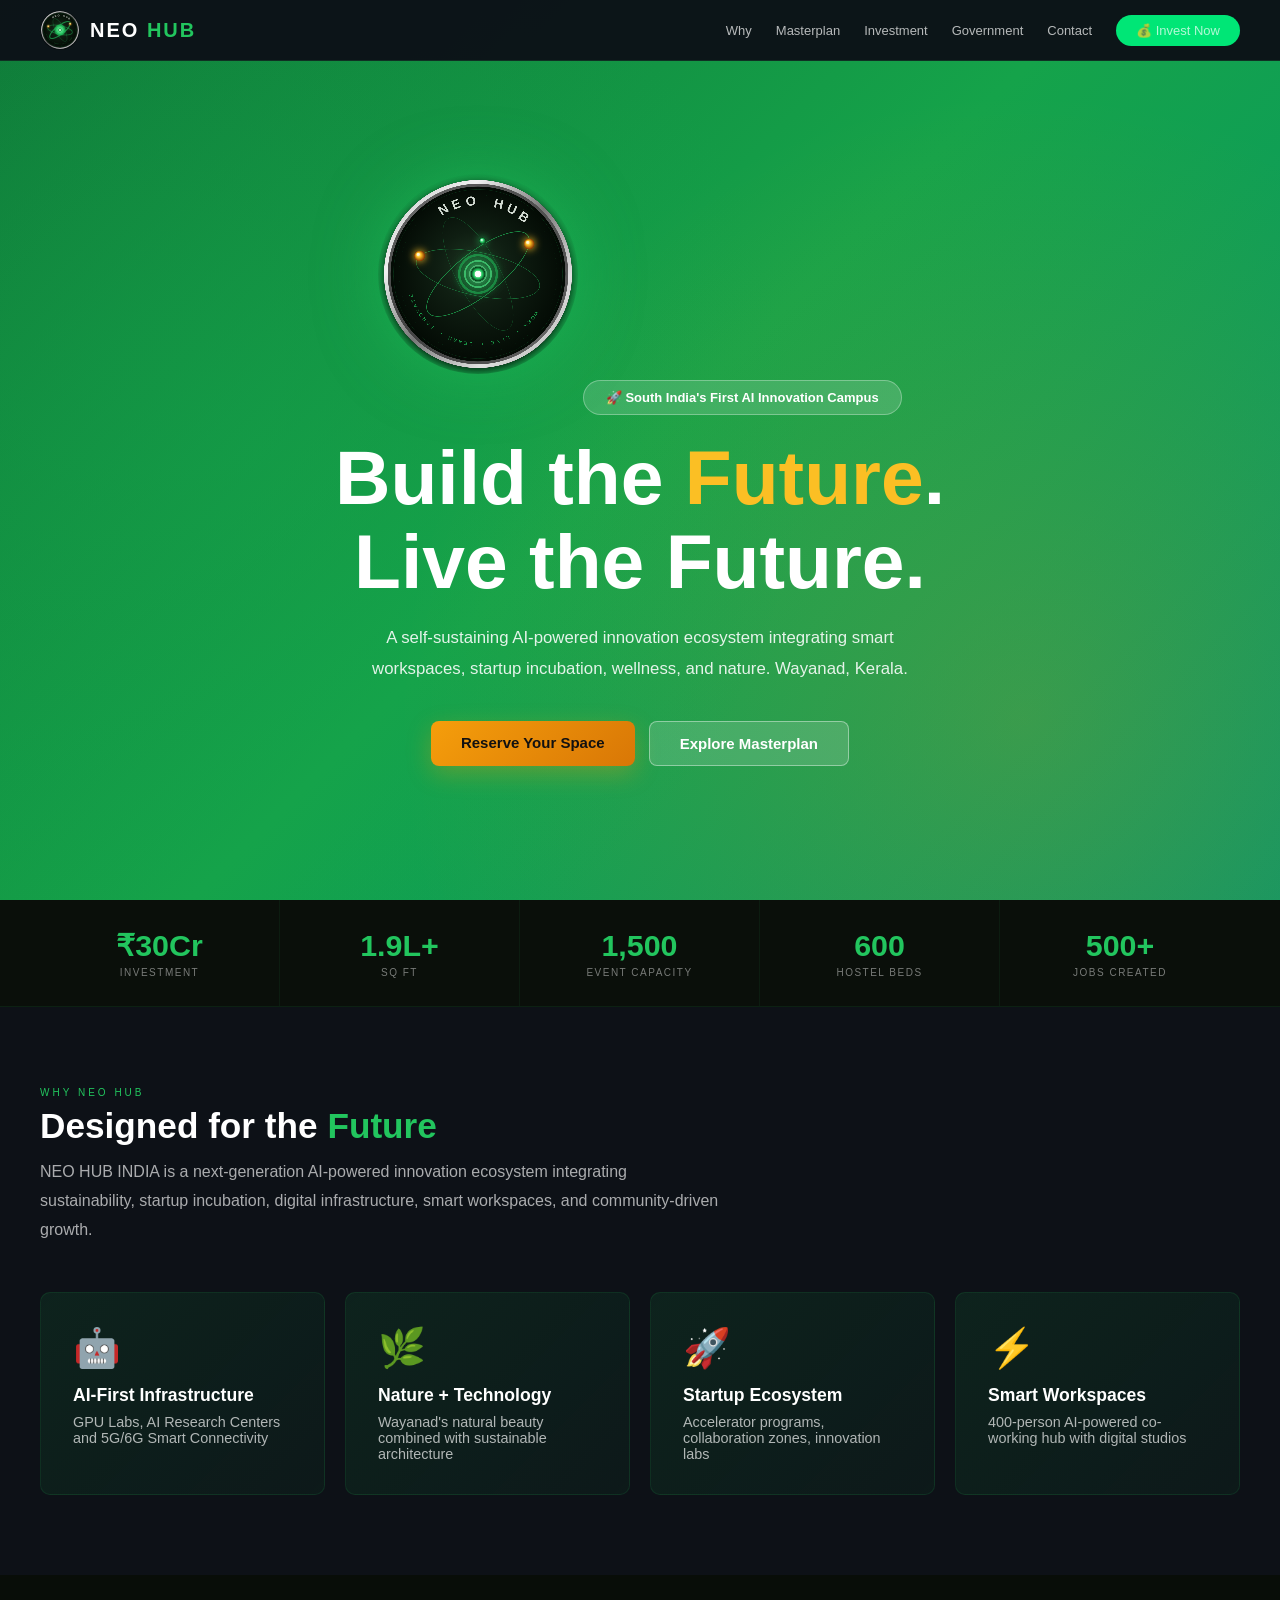
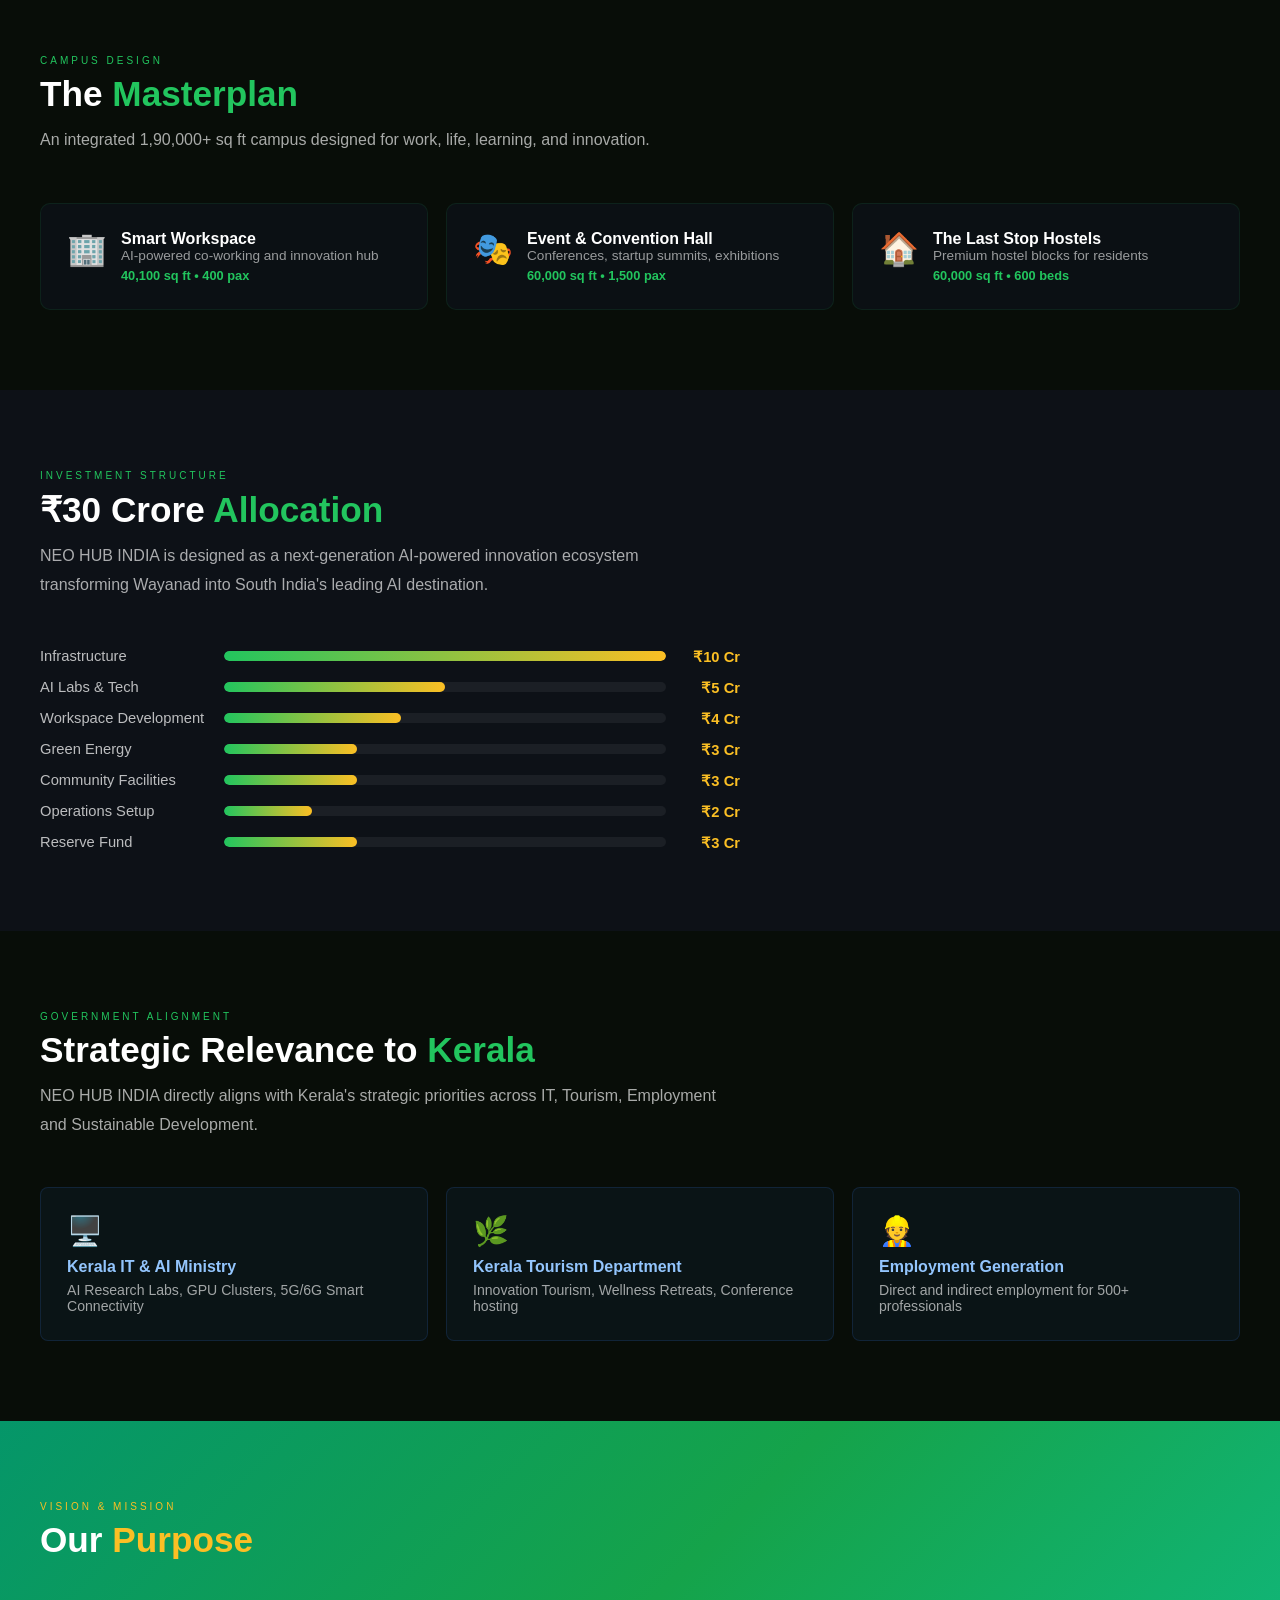
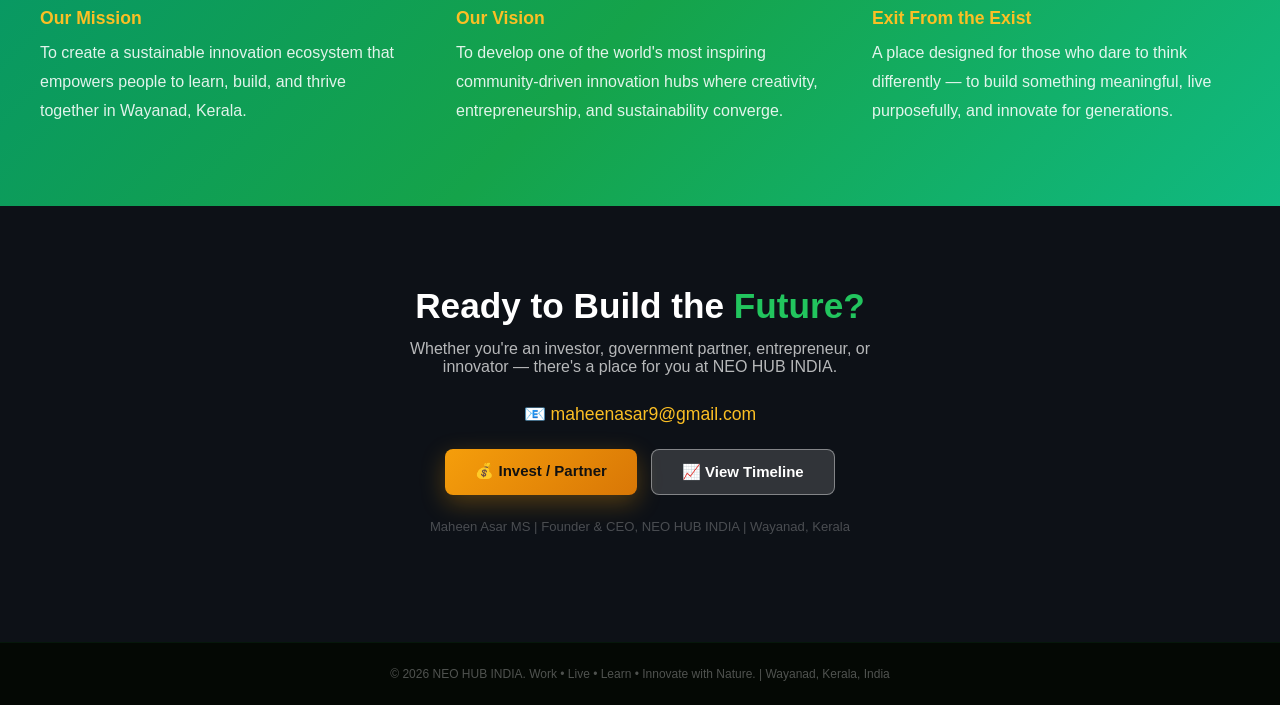
==== commit c86b9cf8: "Create index.html" ====
--- a/index.html
+++ b/index.html
@@ -6,48 +6,112 @@
 <title>NEO HUB INDIA — Work. Live. Learn. Innovate.</title>
 <style>
 *{margin:0;padding:0;box-sizing:border-box;}
-body{font-family:'Segoe UI',Tahoma,sans-serif;background:#0d1117;color:white;}
-nav{position:fixed;top:0;left:0;right:0;background:rgba(13,17,23,0.95);padding:15px 32px;z-index:1000;border-bottom:1px solid #22c55e25;}
+html{scroll-behavior:smooth;}
+body{font-family:'Segoe UI',Tahoma,sans-serif;background:#0d1117;color:white;overflow-x:hidden;}
+
+nav{position:fixed;top:0;left:0;right:0;z-index:1000;background:rgba(13,17,23,0.97);border-bottom:1px solid rgba(34,197,94,0.15);padding:10px 32px;}
 .nav-inner{max-width:1200px;margin:0 auto;display:flex;justify-content:space-between;align-items:center;}
-.nav-links{display:flex;gap:25px;list-style:none;}
-.nav-links a{color:white;text-decoration:none;font-size:14px;}
+.nav-left{display:flex;align-items:center;gap:10px;}
+#navLogo{width:40px;height:40px;border-radius:50%;}
+.nav-brand{font-size:20px;font-weight:900;letter-spacing:2px;color:white;}
+.nav-brand span{color:#22c55e;}
+.nav-links{display:flex;gap:24px;list-style:none;}
+.nav-links a{color:rgba(255,255,255,0.7);text-decoration:none;font-size:13px;font-weight:500;transition:color .3s;}
 .nav-links a:hover{color:#22c55e;}
-.invest-btn{background:#00e676;color:#0a0f1a;padding:8px 22px;border-radius:40px;font-weight:700;text-decoration:none;}
-.invest-btn:hover{background:#00c951;color:#000;}
-.hero{min-height:100vh;background:linear-gradient(135deg,#0f7938,#059669);display:flex;align-items:center;justify-content:center;text-align:center;padding:80px 20px;}
-.hero h1{font-size:48px;color:white;margin-bottom:20px;}
-.hero p{color:rgba(255,255,255,0.9);max-width:600px;margin:0 auto;}
-.btn{padding:12px 28px;border-radius:8px;text-decoration:none;font-weight:700;display:inline-block;margin:10px;}
-.btn-gold{background:#f59e0b;color:#000;}
-.btn-out{background:transparent;border:1px solid white;color:white;}
-.section{padding:80px 20px;}
+.invest-btn{background:#00e676;color:#0a0f1a;padding:8px 20px;border-radius:40px;font-weight:700;text-decoration:none;transition:all .3s;}
+.invest-btn:hover{background:#00c951;transform:scale(1.02);}
+
+.hero{min-height:100vh;display:flex;align-items:center;justify-content:center;background:linear-gradient(135deg,#0f7938,#15a34a,#059669);text-align:center;padding:80px 24px 40px;position:relative;overflow:hidden;}
+.hero::before{content:'';position:absolute;inset:0;background:radial-gradient(circle at 20% 50%,rgba(21,163,74,0.4) 0%,transparent 50%),radial-gradient(circle at 80% 80%,rgba(245,158,11,0.2) 0%,transparent 50%);pointer-events:none;}
+.hero-inner{max-width:880px;position:relative;z-index:2;}
+#heroLogo{width:200px;height:200px;border-radius:50%;margin-bottom:28px;filter:drop-shadow(0 0 32px rgba(34,197,94,0.5));}
+.pill{display:inline-block;background:rgba(255,255,255,0.15);border:1px solid rgba(255,255,255,0.3);padding:9px 22px;border-radius:50px;font-size:13px;font-weight:600;margin-bottom:20px;}
+.hero h1{font-size:clamp(2.2rem,7vw,4.8rem);font-weight:900;line-height:1.1;margin-bottom:18px;}
+.hero h1 em{color:#fbbf24;font-style:normal;}
+.hero p{font-size:1.05rem;color:rgba(255,255,255,0.88);max-width:600px;margin:0 auto 36px;line-height:1.9;}
+.btn{padding:13px 30px;border:none;border-radius:8px;font-size:15px;font-weight:700;cursor:pointer;transition:all .3s;text-decoration:none;display:inline-block;}
+.btn-gold{background:linear-gradient(135deg,#f59e0b,#d97706);color:#111;box-shadow:0 8px 24px rgba(245,158,11,0.3);}
+.btn-gold:hover{transform:translateY(-2px);}
+.btn-out{background:rgba(255,255,255,0.15);color:white;border:1.5px solid rgba(255,255,255,0.4);}
+.btn-out:hover{background:rgba(255,255,255,0.25);transform:translateY(-2px);}
+
+.stats-bar{background:#0a0f0a;border-bottom:1px solid rgba(34,197,94,0.1);}
+.stats-inner{max-width:1200px;margin:0 auto;display:grid;grid-template-columns:repeat(5,1fr);}
+.stat{padding:28px 16px;text-align:center;border-right:1px solid rgba(34,197,94,0.08);}
+.stat:last-child{border-right:none;}
+.stat .n{font-size:1.9rem;font-weight:900;color:#22c55e;}
+.stat .l{font-size:10px;color:rgba(255,255,255,0.45);letter-spacing:1.5px;text-transform:uppercase;margin-top:4px;}
+
+.section{padding:80px 32px;}
 .section-inner{max-width:1200px;margin:0 auto;}
-.s-title{font-size:32px;margin-bottom:20px;}
+.s-tag{font-size:10px;letter-spacing:3px;color:#22c55e;text-transform:uppercase;margin-bottom:8px;}
+.s-title{font-size:2.2rem;font-weight:900;margin-bottom:12px;}
 .s-title span{color:#22c55e;}
-.stats-bar{background:#0a0f0a;padding:20px;}
-.stats-inner{max-width:1200px;margin:0 auto;display:grid;grid-template-columns:repeat(5,1fr);text-align:center;}
-.stat .n{font-size:28px;color:#22c55e;font-weight:700;}
-.grid4{display:grid;grid-template-columns:repeat(auto-fit,minmax(280px,1fr));gap:20px;margin-top:40px;}
-.fcard{background:rgba(34,197,94,0.1);padding:25px;border-radius:12px;border:1px solid #22c55e30;}
-.grid3{display:grid;grid-template-columns:repeat(auto-fit,minmax(300px,1fr));gap:20px;}
-.zcard{background:rgba(13,17,23,0.9);padding:20px;border-radius:12px;display:flex;gap:15px;border:1px solid #22c55e20;}
-.budget-bars{max-width:700px;}
-.bbar{display:flex;gap:15px;margin:15px 0;align-items:center;}
-.bbar .track{flex:1;height:8px;background:#222;border-radius:4px;}
-.bbar .fill{height:100%;background:linear-gradient(90deg,#22c55e,#fbbf24);border-radius:4px;}
-.govt-grid{display:grid;grid-template-columns:repeat(auto-fit,minmax(280px,1fr));gap:20px;}
-.gc{background:rgba(59,130,246,0.1);padding:25px;border-radius:12px;}
-.mission{background:linear-gradient(135deg,#059669,#10b981);padding:80px 20px;}
-.mission-grid{display:grid;grid-template-columns:repeat(auto-fit,minmax(280px,1fr));gap:40px;}
-footer{text-align:center;padding:30px;background:#040804;font-size:12px;}
-@media(max-width:768px){.stats-inner{grid-template-columns:1fr 1fr;}.hero h1{font-size:32px;}}
+.s-sub{color:rgba(255,255,255,0.65);font-size:1rem;margin-bottom:48px;max-width:680px;line-height:1.8;}
+
+.grid4{display:grid;grid-template-columns:repeat(auto-fit,minmax(240px,1fr));gap:20px;}
+.fcard{padding:32px;border-radius:10px;background:linear-gradient(135deg,rgba(21,163,74,0.12),rgba(15,163,74,0.06));border:1px solid rgba(34,197,94,0.12);transition:all .3s;}
+.fcard:hover{transform:translateY(-4px);border-color:rgba(34,197,94,0.3);}
+.fcard .icon{font-size:2.4rem;margin-bottom:14px;display:block;}
+.fcard h3{font-size:1.1rem;font-weight:700;margin-bottom:8px;}
+.fcard p{color:rgba(255,255,255,0.68);font-size:.9rem;}
+
+.masterplan{padding:80px 32px;background:#080d08;}
+.grid3{display:grid;grid-template-columns:repeat(auto-fit,minmax(300px,1fr));gap:18px;margin-top:40px;}
+.zcard{padding:26px;border-radius:10px;background:rgba(13,17,23,0.9);border:1px solid rgba(34,197,94,0.1);transition:all .3s;display:flex;gap:14px;}
+.zcard:hover{transform:translateX(4px);}
+.zcard .zi{font-size:2rem;}
+.zcard h3{font-size:1rem;font-weight:700;}
+.zcard p{font-size:.85rem;color:rgba(255,255,255,0.58);}
+.zcard .cap{font-size:.8rem;color:#22c55e;font-weight:700;margin-top:5px;}
+
+.invest{padding:80px 32px;background:#0d1117;}
+.budget-bars{display:flex;flex-direction:column;gap:14px;max-width:700px;}
+.bbar{display:flex;align-items:center;gap:14px;}
+.bbar .lbl{min-width:170px;font-size:.92rem;color:rgba(255,255,255,0.72);}
+.bbar .track{flex:1;height:10px;background:rgba(255,255,255,0.06);border-radius:5px;overflow:hidden;}
+.bbar .fill{height:100%;border-radius:5px;background:linear-gradient(90deg,#22c55e,#fbbf24);}
+.bbar .val{min-width:60px;text-align:right;font-size:.92rem;font-weight:700;color:#fbbf24;}
+
+.govt{padding:80px 32px;background:#080d08;}
+.govt-grid{display:grid;grid-template-columns:repeat(auto-fit,minmax(250px,1fr));gap:18px;margin-top:40px;}
+.gc{padding:26px;background:rgba(59,130,246,0.06);border:1px solid rgba(59,130,246,0.15);border-radius:8px;}
+.gc:hover{border-color:rgba(59,130,246,0.35);transform:translateY(-4px);}
+.gc .ico{font-size:1.8rem;margin-bottom:10px;}
+.gc h3{font-size:1rem;font-weight:700;color:#93c5fd;margin-bottom:6px;}
+.gc p{font-size:.88rem;color:rgba(255,255,255,0.62);}
+
+.mission{padding:80px 32px;background:linear-gradient(135deg,#059669,#15a34a,#10b981);}
+.mission-grid{display:grid;grid-template-columns:repeat(auto-fit,minmax(260px,1fr));gap:48px;margin-top:48px;}
+.mission-grid h3{font-size:1.1rem;font-weight:700;color:#fbbf24;margin-bottom:10px;}
+.mission-grid p{color:rgba(255,255,255,0.88);line-height:1.8;}
+
+.cta-sec{padding:80px 32px;text-align:center;background:#0d1117;}
+.cta-sec h2{font-size:2.2rem;font-weight:900;margin-bottom:14px;}
+.cta-sec h2 span{color:#22c55e;}
+.cta-sec p{color:rgba(255,255,255,0.7);max-width:520px;margin:0 auto 28px;}
+.cta-sec .email{display:block;color:#fbbf24;font-size:1.1rem;margin-bottom:24px;text-decoration:none;}
+
+footer{background:#040804;color:rgba(255,255,255,0.3);padding:24px 32px;text-align:center;border-top:1px solid rgba(34,197,94,0.08);font-size:12px;}
+
+@media(max-width:768px){
+  .stats-inner{grid-template-columns:1fr 1fr;}
+  .stat:nth-child(5){grid-column:1/-1;}
+  .section,.masterplan,.invest,.govt,.mission,.cta-sec{padding:56px 20px;}
+  .s-title{font-size:1.7rem;}
+  #heroLogo{width:150px;height:150px;}
+  .hero h1{font-size:2rem;}
+}
 </style>
 </head>
 <body>
 
 <nav>
   <div class="nav-inner">
-    <div class="nav-brand" style="font-size:22px;font-weight:900;">NEO <span style="color:#22c55e;">HUB</span></div>
+    <div class="nav-left">
+      <canvas id="navLogo" width="80" height="80"></canvas>
+      <div class="nav-brand">NEO <span>HUB</span></div>
+    </div>
     <ul class="nav-links">
       <li><a href="#why">Why</a></li>
       <li><a href="#masterplan">Masterplan</a></li>
@@ -60,10 +124,12 @@
 </nav>
 
 <section class="hero">
-  <div>
-    <h1>Build the Future.<br>Live the Future.</h1>
-    <p>South India's first AI-powered innovation ecosystem. Wayanad, Kerala.</p>
-    <div style="margin-top:30px;">
+  <div class="hero-inner">
+    <canvas id="heroLogo" width="600" height="600"></canvas>
+    <div class="pill">🚀 South India's First AI Innovation Campus</div>
+    <h1>Build the <em>Future</em>.<br>Live the Future.</h1>
+    <p>A self-sustaining AI-powered innovation ecosystem integrating smart workspaces, startup incubation, wellness, and nature. Wayanad, Kerala.</p>
+    <div class="ctas" style="display:flex;gap:14px;justify-content:center;flex-wrap:wrap;">
       <a href="#contact" class="btn btn-gold">Reserve Your Space</a>
       <a href="#masterplan" class="btn btn-out">Explore Masterplan</a>
     </div>
@@ -72,73 +138,274 @@
 
 <div class="stats-bar">
   <div class="stats-inner">
-    <div class="stat"><div class="n">₹30Cr</div><div>Investment</div></div>
-    <div class="stat"><div class="n">1.9L+</div><div>Sq Ft</div></div>
-    <div class="stat"><div class="n">1,500</div><div>Event Capacity</div></div>
-    <div class="stat"><div class="n">600</div><div>Hostel Beds</div></div>
-    <div class="stat"><div class="n">500+</div><div>Jobs</div></div>
+    <div class="stat"><div class="n">₹30Cr</div><div class="l">Investment</div></div>
+    <div class="stat"><div class="n">1.9L+</div><div class="l">Sq Ft</div></div>
+    <div class="stat"><div class="n">1,500</div><div class="l">Event Capacity</div></div>
+    <div class="stat"><div class="n">600</div><div class="l">Hostel Beds</div></div>
+    <div class="stat"><div class="n">500+</div><div class="l">Jobs Created</div></div>
   </div>
 </div>
 
 <section class="section" id="why">
   <div class="section-inner">
-    <div style="color:#22c55e;font-size:12px;margin-bottom:10px;">WHY NEO HUB</div>
+    <div class="s-tag">Why NEO HUB</div>
     <h2 class="s-title">Designed for the <span>Future</span></h2>
+    <p class="s-sub">NEO HUB INDIA is a next-generation AI-powered innovation ecosystem integrating sustainability, startup incubation, digital infrastructure, smart workspaces, and community-driven growth.</p>
     <div class="grid4">
-      <div class="fcard"><div style="font-size:32px;margin-bottom:10px;">🤖</div><h3>AI-First Infrastructure</h3><p>GPU Labs, AI Research Centers</p></div>
-      <div class="fcard"><div style="font-size:32px;margin-bottom:10px;">🌿</div><h3>Nature + Technology</h3><p>Sustainable architecture</p></div>
-      <div class="fcard"><div style="font-size:32px;margin-bottom:10px;">🚀</div><h3>Startup Ecosystem</h3><p>Accelerator programs</p></div>
-      <div class="fcard"><div style="font-size:32px;margin-bottom:10px;">⚡</div><h3>Smart Workspaces</h3><p>400-person co-working hub</p></div>
-    </div>
-  </div>
-</section>
-
-<section class="section" id="masterplan" style="background:#080d08;">
+      <div class="fcard"><span class="icon">🤖</span><h3>AI-First Infrastructure</h3><p>GPU Labs, AI Research Centers and 5G/6G Smart Connectivity</p></div>
+      <div class="fcard"><span class="icon">🌿</span><h3>Nature + Technology</h3><p>Wayanad's natural beauty combined with sustainable architecture</p></div>
+      <div class="fcard"><span class="icon">🚀</span><h3>Startup Ecosystem</h3><p>Accelerator programs, collaboration zones, innovation labs</p></div>
+      <div class="fcard"><span class="icon">⚡</span><h3>Smart Workspaces</h3><p>400-person AI-powered co-working hub with digital studios</p></div>
+    </div>
+  </div>
+</section>
+
+<section class="masterplan" id="masterplan">
   <div class="section-inner">
+    <div class="s-tag">Campus Design</div>
     <h2 class="s-title">The <span>Masterplan</span></h2>
+    <p class="s-sub">An integrated 1,90,000+ sq ft campus designed for work, life, learning, and innovation.</p>
     <div class="grid3">
-      <div class="zcard"><div style="font-size:32px;">🏢</div><div><h3>Smart Workspace</h3><p>40,100 sq ft • 400 pax</p></div></div>
-      <div class="zcard"><div style="font-size:32px;">🎭</div><div><h3>Event Hall</h3><p>60,000 sq ft • 1,500 pax</p></div></div>
-      <div class="zcard"><div style="font-size:32px;">🏠</div><div><h3>Hostel Blocks</h3><p>60,000 sq ft • 600 beds</p></div></div>
-    </div>
-  </div>
-</section>
-
-<section class="section" id="investment">
+      <div class="zcard"><div class="zi">🏢</div><div><h3>Smart Workspace</h3><p>AI-powered co-working and innovation hub</p><div class="cap">40,100 sq ft • 400 pax</div></div></div>
+      <div class="zcard"><div class="zi">🎭</div><div><h3>Event & Convention Hall</h3><p>Conferences, startup summits, exhibitions</p><div class="cap">60,000 sq ft • 1,500 pax</div></div></div>
+      <div class="zcard"><div class="zi">🏠</div><div><h3>The Last Stop Hostels</h3><p>Premium hostel blocks for residents</p><div class="cap">60,000 sq ft • 600 beds</div></div></div>
+    </div>
+  </div>
+</section>
+
+<section class="invest" id="investment">
   <div class="section-inner">
+    <div class="s-tag">Investment Structure</div>
     <h2 class="s-title">₹30 Crore <span>Allocation</span></h2>
+    <p class="s-sub">NEO HUB INDIA is designed as a next-generation AI-powered innovation ecosystem transforming Wayanad into South India's leading AI destination.</p>
     <div class="budget-bars">
-      <div class="bbar"><div>Infrastructure</div><div class="track"><div class="fill" style="width:100%"></div></div><div>₹10 Cr</div></div>
-      <div class="bbar"><div>AI Labs & Tech</div><div class="track"><div class="fill" style="width:50%"></div></div><div>₹5 Cr</div></div>
-      <div class="bbar"><div>Workspace</div><div class="track"><div class="fill" style="width:40%"></div></div><div>₹4 Cr</div></div>
-      <div class="bbar"><div>Green Energy</div><div class="track"><div class="fill" style="width:30%"></div></div><div>₹3 Cr</div></div>
-    </div>
-  </div>
-</section>
-
-<section class="section" id="government" style="background:#080d08;">
+      <div class="bbar"><div class="lbl">Infrastructure</div><div class="track"><div class="fill" style="width:100%"></div></div><div class="val">₹10 Cr</div></div>
+      <div class="bbar"><div class="lbl">AI Labs & Tech</div><div class="track"><div class="fill" style="width:50%"></div></div><div class="val">₹5 Cr</div></div>
+      <div class="bbar"><div class="lbl">Workspace Development</div><div class="track"><div class="fill" style="width:40%"></div></div><div class="val">₹4 Cr</div></div>
+      <div class="bbar"><div class="lbl">Green Energy</div><div class="track"><div class="fill" style="width:30%"></div></div><div class="val">₹3 Cr</div></div>
+      <div class="bbar"><div class="lbl">Community Facilities</div><div class="track"><div class="fill" style="width:30%"></div></div><div class="val">₹3 Cr</div></div>
+      <div class="bbar"><div class="lbl">Operations Setup</div><div class="track"><div class="fill" style="width:20%"></div></div><div class="val">₹2 Cr</div></div>
+      <div class="bbar"><div class="lbl">Reserve Fund</div><div class="track"><div class="fill" style="width:30%"></div></div><div class="val">₹3 Cr</div></div>
+    </div>
+  </div>
+</section>
+
+<section class="govt" id="government">
   <div class="section-inner">
+    <div class="s-tag">Government Alignment</div>
     <h2 class="s-title">Strategic Relevance to <span>Kerala</span></h2>
+    <p class="s-sub">NEO HUB INDIA directly aligns with Kerala's strategic priorities across IT, Tourism, Employment and Sustainable Development.</p>
     <div class="govt-grid">
-      <div class="gc"><div style="font-size:32px;">🖥️</div><h3>Kerala IT & AI Ministry</h3><p>AI Research Labs, GPU Clusters</p></div>
-      <div class="gc"><div style="font-size:32px;">🌿</div><h3>Kerala Tourism</h3><p>Innovation Tourism, Events</p></div>
-      <div class="gc"><div style="font-size:32px;">👷</div><h3>Employment</h3><p>500+ jobs creation</p></div>
-    </div>
-  </div>
-</section>
-
-<section class="mission" id="contact">
-  <div class="section-inner" style="text-align:center;">
-    <h2 style="color:white;font-size:32px;">Ready to Build the <span style="color:#fbbf24;">Future?</span></h2>
-    <p style="color:white;margin:20px 0;">Investor, partner, or innovator — join us.</p>
-    <div>
-      <a href="mailto:maheenasar9@gmail.com" class="btn btn-gold" style="background:#fbbf24;">💰 Invest / Partner</a>
-      <a href="investment.html" class="btn btn-out" style="border-color:white;color:white;margin-left:15px;">📈 View Timeline</a>
-    </div>
-  </div>
-</section>
-
-<footer>&copy; 2026 NEO HUB INDIA. Work • Live • Learn • Innovate with Nature. | Wayanad, Kerala</footer>
-
+      <div class="gc"><div class="ico">🖥️</div><h3>Kerala IT & AI Ministry</h3><p>AI Research Labs, GPU Clusters, 5G/6G Smart Connectivity</p></div>
+      <div class="gc"><div class="ico">🌿</div><h3>Kerala Tourism Department</h3><p>Innovation Tourism, Wellness Retreats, Conference hosting</p></div>
+      <div class="gc"><div class="ico">👷</div><h3>Employment Generation</h3><p>Direct and indirect employment for 500+ professionals</p></div>
+    </div>
+  </div>
+</section>
+
+<section class="mission" id="mission">
+  <div class="section-inner">
+    <div class="s-tag" style="color:#fbbf24;">Vision & Mission</div>
+    <h2 class="s-title" style="color:white;">Our <span style="color:#fbbf24;">Purpose</span></h2>
+    <div class="mission-grid">
+      <div><h3>Our Mission</h3><p>To create a sustainable innovation ecosystem that empowers people to learn, build, and thrive together in Wayanad, Kerala.</p></div>
+      <div><h3>Our Vision</h3><p>To develop one of the world's most inspiring community-driven innovation hubs where creativity, entrepreneurship, and sustainability converge.</p></div>
+      <div><h3>Exit From the Exist</h3><p>A place designed for those who dare to think differently — to build something meaningful, live purposefully, and innovate for generations.</p></div>
+    </div>
+  </div>
+</section>
+
+<section class="cta-sec" id="contact">
+  <h2>Ready to Build the <span>Future?</span></h2>
+  <p>Whether you're an investor, government partner, entrepreneur, or innovator — there's a place for you at NEO HUB INDIA.</p>
+  <a class="email" href="mailto:maheenasar9@gmail.com">📧 maheenasar9@gmail.com</a>
+  <div class="ctas" style="display:flex;gap:14px;justify-content:center;flex-wrap:wrap;">
+    <a href="mailto:maheenasar9@gmail.com" class="btn btn-gold">💰 Invest / Partner</a>
+    <a href="investment.html" class="btn btn-out">📈 View Timeline</a>
+  </div>
+  <p style="margin-top:24px;font-size:.82rem;color:rgba(255,255,255,0.25);">Maheen Asar MS | Founder & CEO, NEO HUB INDIA | Wayanad, Kerala</p>
+</section>
+
+<footer>&copy; 2026 NEO HUB INDIA. Work • Live • Learn • Innovate with Nature. | Wayanad, Kerala, India</footer>
+
+<script>
+function drawBadge(cv, t) {
+  var ctx = cv.getContext('2d');
+  var S = cv.width, cx = S/2, cy = S/2, R = S*0.47;
+  ctx.clearRect(0,0,S,S);
+  ctx.save();
+  ctx.shadowColor = 'rgba(0,0,0,0.8)';
+  ctx.shadowBlur = S*0.05;
+  ctx.shadowOffsetY = S*0.015;
+  ctx.beginPath();
+  ctx.arc(cx,cy,R,0,Math.PI*2);
+  ctx.fillStyle = '#000';
+  ctx.fill();
+  ctx.restore();
+  var rim = ctx.createLinearGradient(cx-R,cy-R,cx+R,cy+R);
+  rim.addColorStop(0,'#c0c0c0');
+  rim.addColorStop(0.25,'#f0f0f0');
+  rim.addColorStop(0.5,'#777');
+  rim.addColorStop(0.75,'#e0e0e0');
+  rim.addColorStop(1,'#aaa');
+  ctx.beginPath();
+  ctx.arc(cx,cy,R,0,Math.PI*2);
+  ctx.fillStyle = rim;
+  ctx.fill();
+  var rim2 = ctx.createLinearGradient(cx+R,cy-R,cx-R,cy+R);
+  rim2.addColorStop(0,'#444');
+  rim2.addColorStop(0.5,'#666');
+  rim2.addColorStop(1,'#333');
+  ctx.beginPath();
+  ctx.arc(cx,cy,R*0.96,0,Math.PI*2);
+  ctx.fillStyle = rim2;
+  ctx.fill();
+  var bg = ctx.createRadialGradient(cx-S*0.03,cy-S*0.05,S*0.01,cx,cy,R*0.94);
+  bg.addColorStop(0,'#1c3320');
+  bg.addColorStop(0.4,'#0f1e12');
+  bg.addColorStop(1,'#030a04');
+  ctx.beginPath();
+  ctx.arc(cx,cy,R*0.93,0,Math.PI*2);
+  ctx.fillStyle = bg;
+  ctx.fill();
+  ctx.save();
+  ctx.beginPath();
+  ctx.arc(cx,cy,R*0.93,0,Math.PI*2);
+  ctx.clip();
+  ctx.beginPath();
+  ctx.arc(cx,cy,R*0.9,0,Math.PI*2);
+  ctx.strokeStyle = 'rgba(34,197,94,0.18)';
+  ctx.lineWidth = 1;
+  ctx.stroke();
+  ctx.setLineDash([3,12]);
+  ctx.beginPath();
+  ctx.arc(cx,cy,R*0.84,0,Math.PI*2);
+  ctx.strokeStyle = 'rgba(34,197,94,0.13)';
+  ctx.lineWidth = 1;
+  ctx.stroke();
+  ctx.setLineDash([]);
+  var orbs = [[-38,0.65,2],[12,0.45,1.6],[62,0.28,1.2]];
+  for(var i=0;i<orbs.length;i++){
+    ctx.save();
+    ctx.translate(cx,cy);
+    ctx.rotate(orbs[i][0]*Math.PI/180);
+    ctx.beginPath();
+    ctx.ellipse(0,0,R*0.67,R*0.23,0,0,Math.PI*2);
+    ctx.strokeStyle = 'rgba(34,197,94,'+orbs[i][1]+')';
+    ctx.lineWidth = orbs[i][2];
+    ctx.stroke();
+    ctx.restore();
+  }
+  ctx.beginPath();
+  ctx.moveTo(cx-R*0.7,cy);
+  ctx.lineTo(cx+R*0.7,cy);
+  ctx.strokeStyle = 'rgba(34,197,94,0.18)';
+  ctx.lineWidth = 1;
+  ctx.stroke();
+  var au = [[0.32,0.2],[0.25,0.15],[0.18,0.1]];
+  for(var i=0;i<au.length;i++){
+    var a = ctx.createRadialGradient(cx,cy,0,cx,cy,R*au[i][0]);
+    a.addColorStop(0,'rgba(34,197,94,'+au[i][1]+')');
+    a.addColorStop(1,'rgba(34,197,94,0)');
+    ctx.beginPath();
+    ctx.arc(cx,cy,R*au[i][0],0,Math.PI*2);
+    ctx.fillStyle = a;
+    ctx.fill();
+  }
+  var rgs = [[0.2,7,'rgba(34,197,94,0.5)'],[0.14,5,'rgba(74,222,128,0.7)'],[0.09,3,'rgba(134,239,172,0.5)']];
+  for(var i=0;i<rgs.length;i++){
+    ctx.save();
+    ctx.shadowColor = '#22c55e';
+    ctx.shadowBlur = S*0.03;
+    ctx.beginPath();
+    ctx.arc(cx,cy,R*rgs[i][0],0,Math.PI*2);
+    ctx.strokeStyle = rgs[i][2];
+    ctx.lineWidth = rgs[i][1];
+    ctx.stroke();
+    ctx.restore();
+  }
+  var nuc = ctx.createRadialGradient(cx,cy,1,cx,cy,R*0.077);
+  nuc.addColorStop(0,'#fff');
+  nuc.addColorStop(0.2,'#d4ffd4');
+  nuc.addColorStop(0.6,'#22c55e');
+  nuc.addColorStop(1,'#052e12');
+  ctx.save();
+  ctx.shadowColor = '#4ade80';
+  ctx.shadowBlur = S*0.05;
+  ctx.beginPath();
+  ctx.arc(cx,cy,R*0.077,0,Math.PI*2);
+  ctx.fillStyle = nuc;
+  ctx.fill();
+  ctx.restore();
+  ctx.beginPath();
+  ctx.arc(cx,cy,R*0.036,0,Math.PI*2);
+  ctx.fillStyle = 'rgba(255,255,255,0.95)';
+  ctx.fill();
+  var rx = R*0.67, ry = R*0.23;
+  var od = [[t,-38*Math.PI/180,true,S*0.027],[t*0.7+Math.PI,12*Math.PI/180,true,S*0.027],[t*0.5+Math.PI*1.3,62*Math.PI/180,false,S*0.017]];
+  for(var i=0;i<od.length;i++){
+    var angle = od[i][0], tilt = od[i][1], isGold = od[i][2], r = od[i][3];
+    var x = cx + rx*Math.cos(angle)*Math.cos(tilt) - ry*Math.sin(angle)*Math.sin(tilt);
+    var y = cy + rx*Math.cos(angle)*Math.sin(tilt) + ry*Math.sin(angle)*Math.cos(tilt);
+    ctx.save();
+    ctx.shadowColor = isGold ? '#fbbf24' : '#22c55e';
+    ctx.shadowBlur = S*0.04;
+    var g = ctx.createRadialGradient(x-r*0.3,y-r*0.35,1,x,y,r);
+    if(isGold){
+      g.addColorStop(0,'#fffbe0');
+      g.addColorStop(0.4,'#fbbf24');
+      g.addColorStop(1,'#7c2d00');
+    } else {
+      g.addColorStop(0,'#d1fae5');
+      g.addColorStop(0.5,'#22c55e');
+      g.addColorStop(1,'#052e12');
+    }
+    ctx.beginPath();
+    ctx.arc(x,y,r,0,Math.PI*2);
+    ctx.fillStyle = g;
+    ctx.fill();
+    ctx.beginPath();
+    ctx.arc(x-r*0.25,y-r*0.28,r*0.3,0,Math.PI*2);
+    ctx.fillStyle = isGold ? 'rgba(255,251,224,0.55)' : 'rgba(209,250,229,0.6)';
+    ctx.fill();
+    ctx.restore();
+  }
+  ctx.font = '900 ' + Math.round(S*0.065) + 'px "Segoe UI",Arial,sans-serif';
+  ctx.fillStyle = 'rgba(220,230,220,0.95)';
+  ctx.shadowColor = 'rgba(0,0,0,0.5)';
+  ctx.shadowBlur = 4;
+  var txt = 'NEO HUB', arcR = R*0.73, total = txt.length*0.185, start = -Math.PI/2 - total/2;
+  for(var i=0;i<txt.length;i++){
+    var a = start + i*0.195 + 0.09;
+    ctx.save();
+    ctx.translate(cx + arcR*Math.cos(a), cy + arcR*Math.sin(a));
+    ctx.rotate(a + Math.PI/2);
+    ctx.fillText(txt[i],0,0);
+    ctx.restore();
+  }
+  ctx.font = '500 ' + Math.round(S*0.023) + 'px "Segoe UI",Arial,sans-serif';
+  ctx.fillStyle = 'rgba(34,197,94,0.8)';
+  ctx.shadowBlur = 0;
+  var tag = 'WORK • LIVE • LEARN • INNOVATE', tagR = R*0.73, tT = tag.length*0.076, tS = Math.PI/2 - tT/2 + 0.14;
+  for(var i=0;i<tag.length;i++){
+    var a = tS + i*0.077;
+    ctx.save();
+    ctx.translate(cx + tagR*Math.cos(a), cy + tagR*Math.sin(a));
+    ctx.rotate(a - Math.PI/2 + Math.PI);
+    ctx.fillText(tag[i],0,0);
+    ctx.restore();
+  }
+  ctx.restore();
+}
+
+var t = 0;
+function animate() {
+  requestAnimationFrame(animate);
+  t += 0.008;
+  drawBadge(document.getElementById('heroLogo'), t);
+  drawBadge(document.getElementById('navLogo'), t);
+}
+animate();
+</script>
 </body>
 </html>
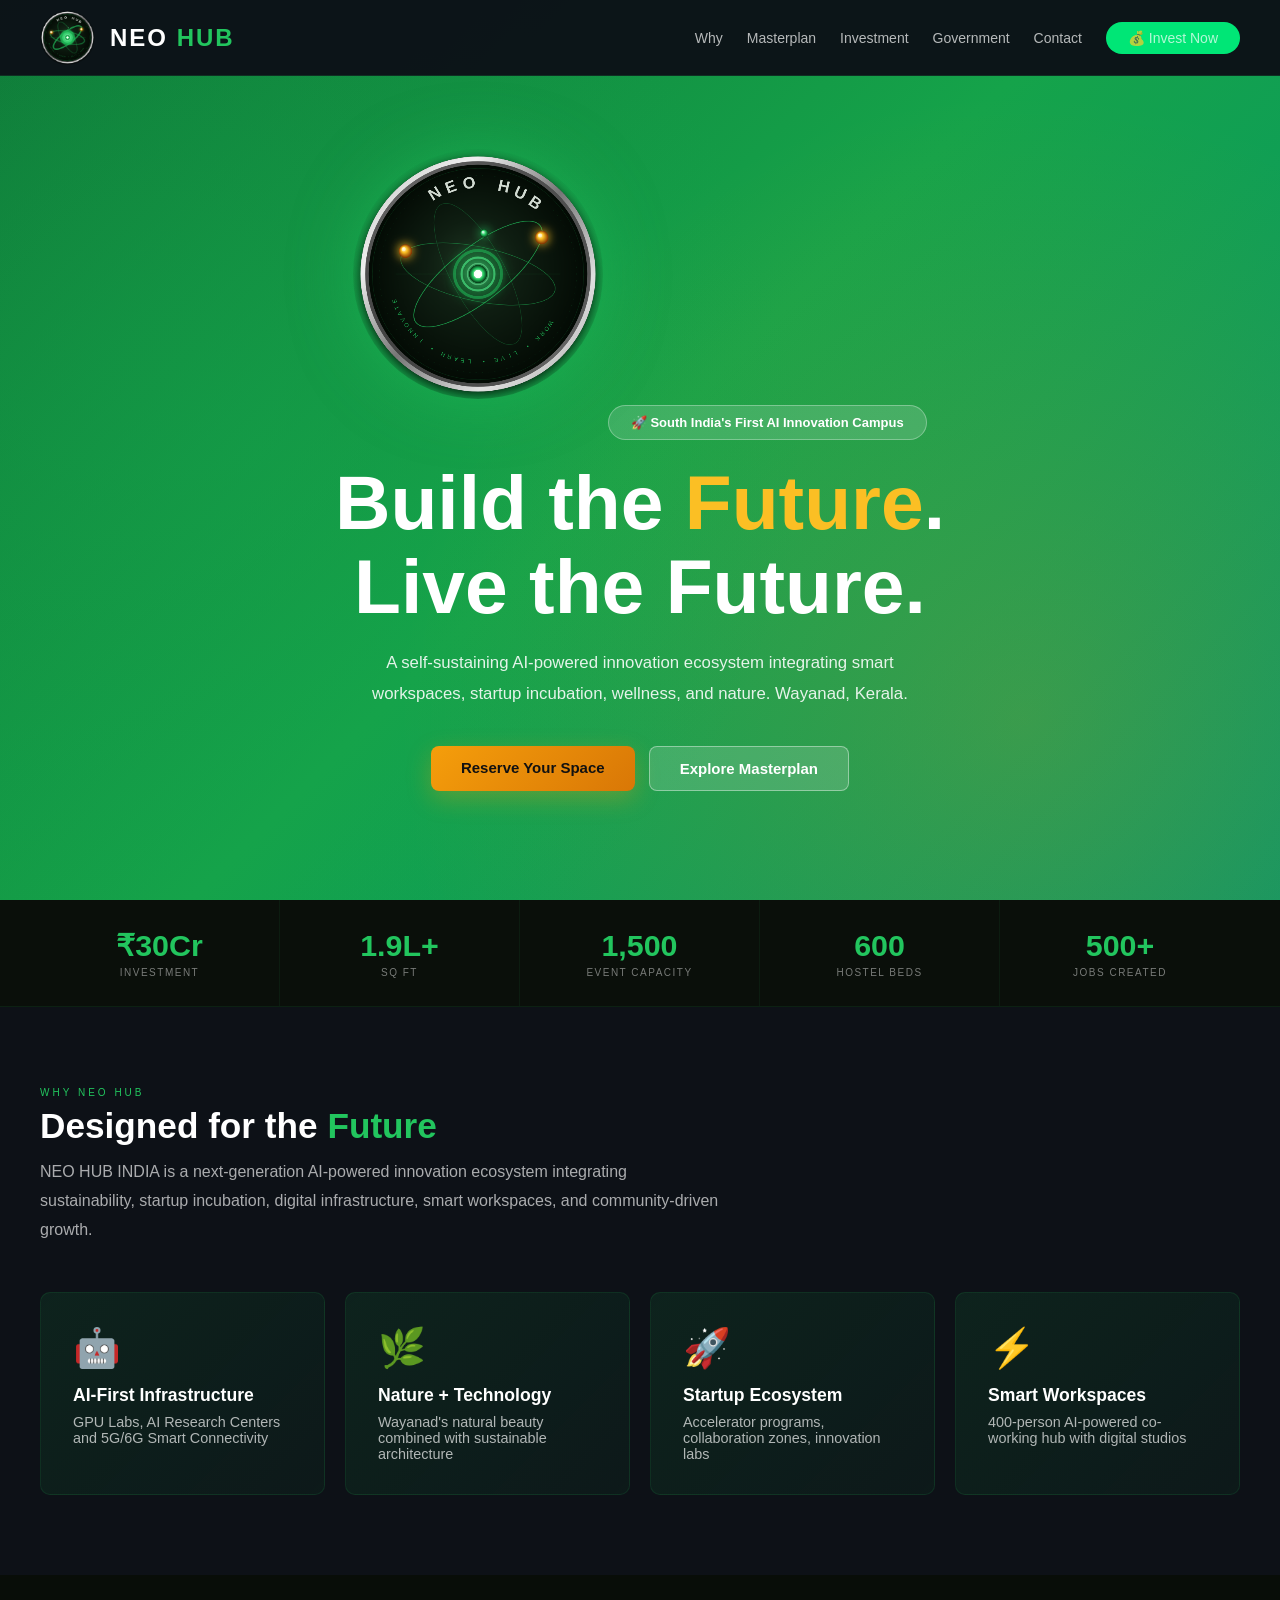
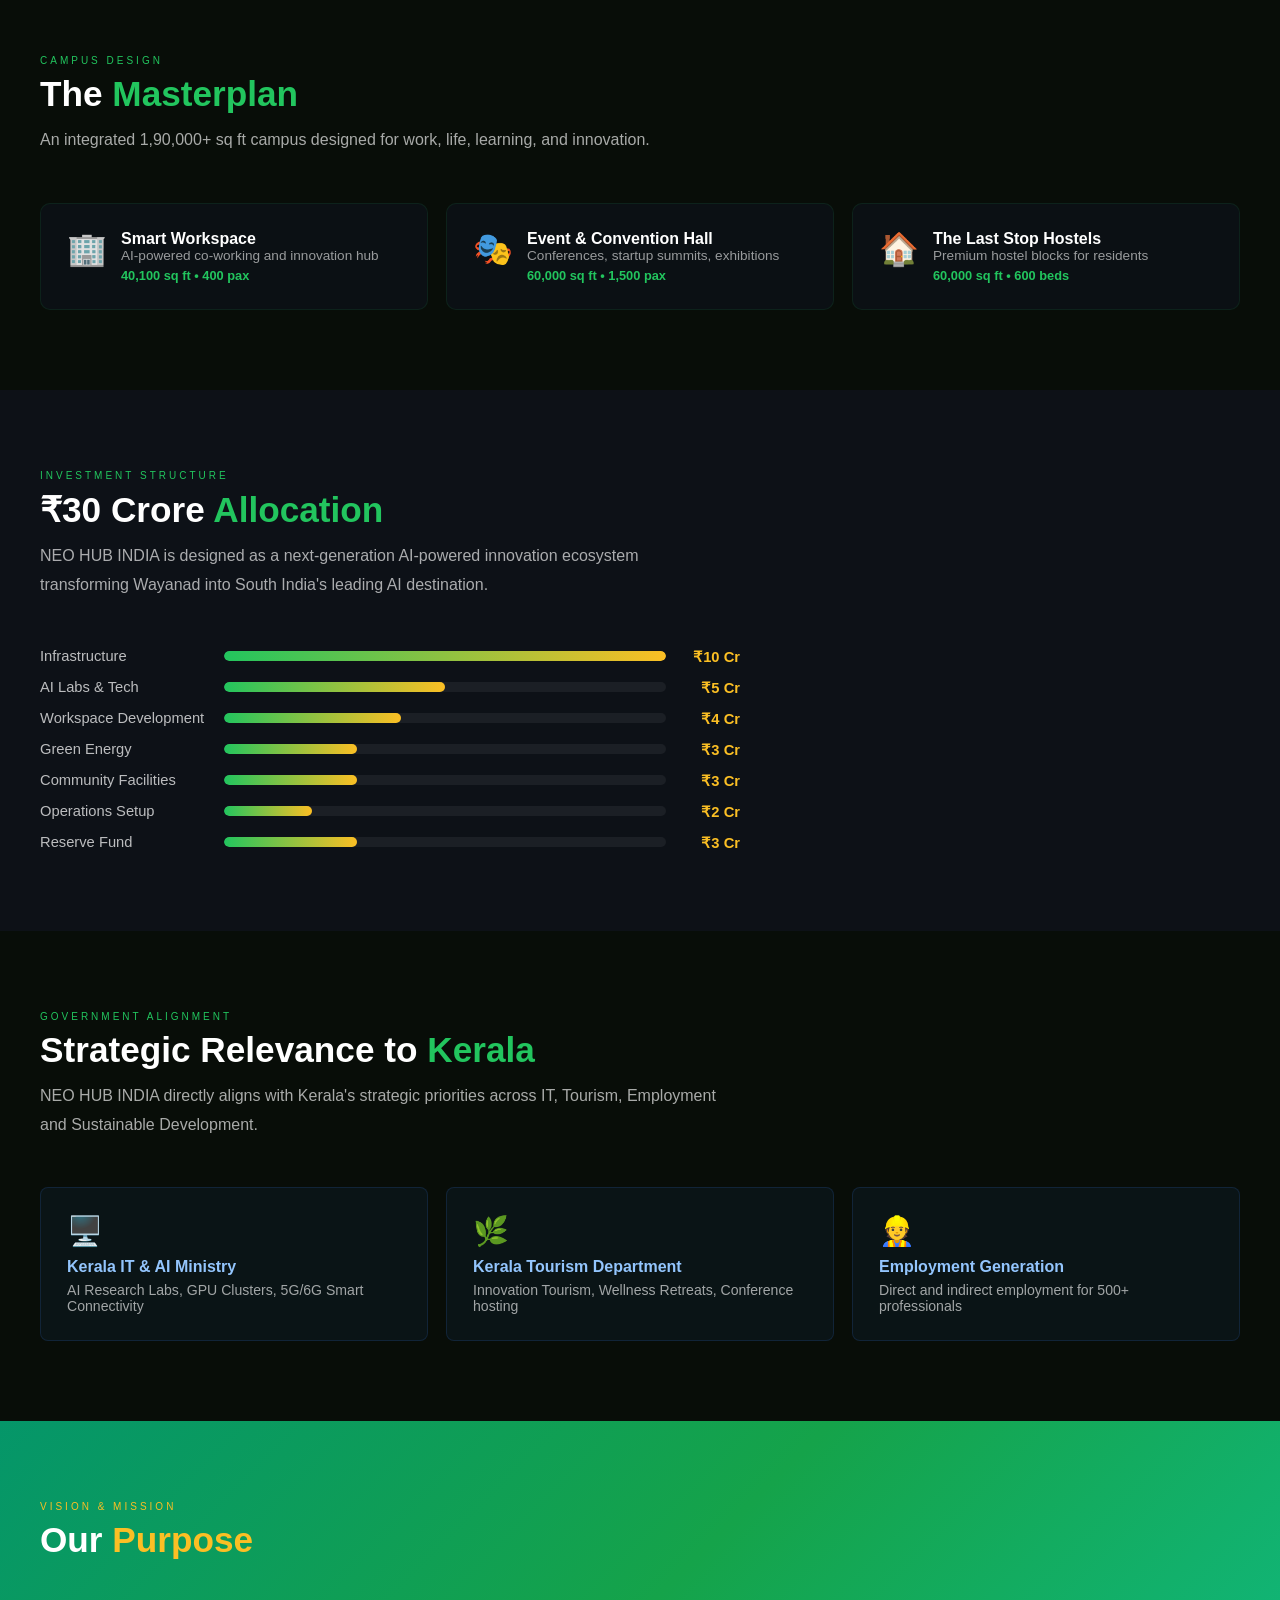
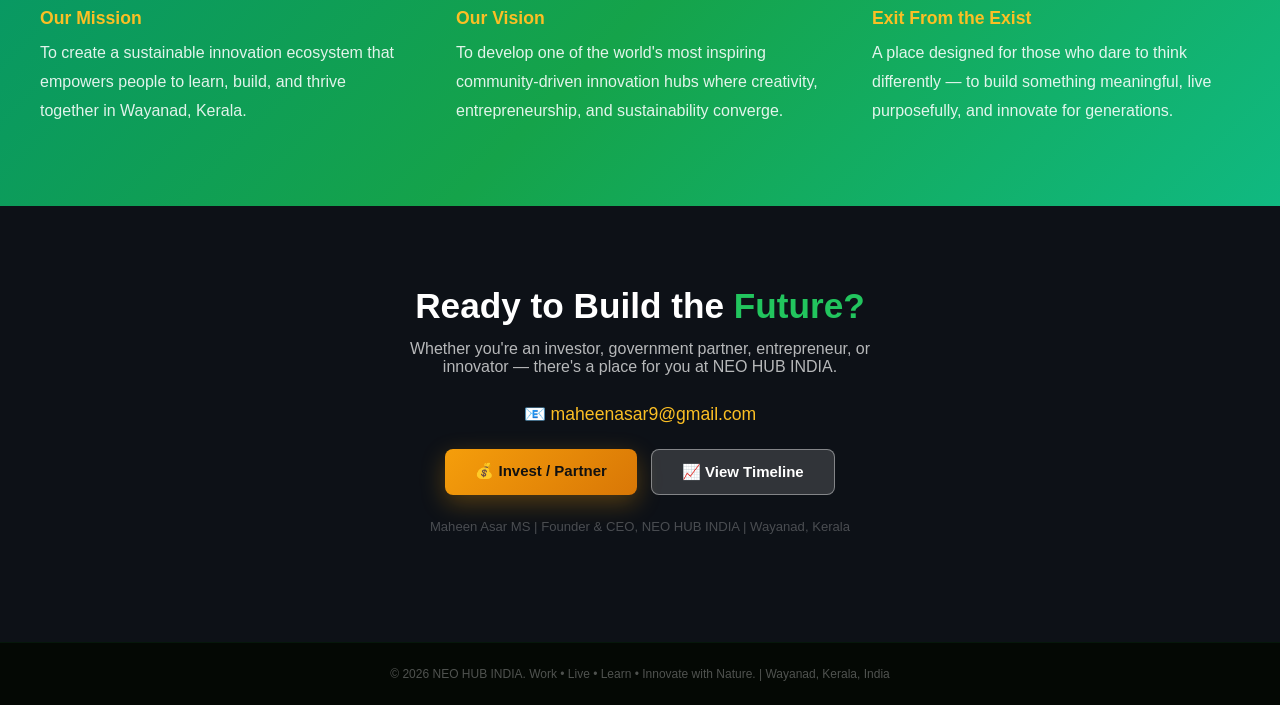
==== commit 7eaf5466: "Create index.html" ====
--- a/index.html
+++ b/index.html
@@ -11,20 +11,20 @@
 
 nav{position:fixed;top:0;left:0;right:0;z-index:1000;background:rgba(13,17,23,0.97);border-bottom:1px solid rgba(34,197,94,0.15);padding:10px 32px;}
 .nav-inner{max-width:1200px;margin:0 auto;display:flex;justify-content:space-between;align-items:center;}
-.nav-left{display:flex;align-items:center;gap:10px;}
-#navLogo{width:40px;height:40px;border-radius:50%;}
-.nav-brand{font-size:20px;font-weight:900;letter-spacing:2px;color:white;}
+.nav-left{display:flex;align-items:center;gap:15px;}
+#navLogo{width:55px;height:55px;border-radius:50%;}  /* INCREASED from 40px to 55px */
+.nav-brand{font-size:24px;font-weight:900;letter-spacing:2px;color:white;} /* INCREASED from 20px to 24px */
 .nav-brand span{color:#22c55e;}
 .nav-links{display:flex;gap:24px;list-style:none;}
-.nav-links a{color:rgba(255,255,255,0.7);text-decoration:none;font-size:13px;font-weight:500;transition:color .3s;}
+.nav-links a{color:rgba(255,255,255,0.7);text-decoration:none;font-size:14px;font-weight:500;transition:color .3s;}
 .nav-links a:hover{color:#22c55e;}
-.invest-btn{background:#00e676;color:#0a0f1a;padding:8px 20px;border-radius:40px;font-weight:700;text-decoration:none;transition:all .3s;}
+.invest-btn{background:#00e676;color:#0a0f1a;padding:8px 22px;border-radius:40px;font-weight:700;text-decoration:none;transition:all .3s;}
 .invest-btn:hover{background:#00c951;transform:scale(1.02);}
 
 .hero{min-height:100vh;display:flex;align-items:center;justify-content:center;background:linear-gradient(135deg,#0f7938,#15a34a,#059669);text-align:center;padding:80px 24px 40px;position:relative;overflow:hidden;}
 .hero::before{content:'';position:absolute;inset:0;background:radial-gradient(circle at 20% 50%,rgba(21,163,74,0.4) 0%,transparent 50%),radial-gradient(circle at 80% 80%,rgba(245,158,11,0.2) 0%,transparent 50%);pointer-events:none;}
 .hero-inner{max-width:880px;position:relative;z-index:2;}
-#heroLogo{width:200px;height:200px;border-radius:50%;margin-bottom:28px;filter:drop-shadow(0 0 32px rgba(34,197,94,0.5));}
+#heroLogo{width:250px;height:250px;border-radius:50%;margin-bottom:28px;filter:drop-shadow(0 0 32px rgba(34,197,94,0.5));} /* INCREASED from 200px to 250px */
 .pill{display:inline-block;background:rgba(255,255,255,0.15);border:1px solid rgba(255,255,255,0.3);padding:9px 22px;border-radius:50px;font-size:13px;font-weight:600;margin-bottom:20px;}
 .hero h1{font-size:clamp(2.2rem,7vw,4.8rem);font-weight:900;line-height:1.1;margin-bottom:18px;}
 .hero h1 em{color:#fbbf24;font-style:normal;}
@@ -99,8 +99,10 @@
   .stat:nth-child(5){grid-column:1/-1;}
   .section,.masterplan,.invest,.govt,.mission,.cta-sec{padding:56px 20px;}
   .s-title{font-size:1.7rem;}
-  #heroLogo{width:150px;height:150px;}
+  #heroLogo{width:180px;height:180px;}
   .hero h1{font-size:2rem;}
+  #navLogo{width:45px;height:45px;}
+  .nav-brand{font-size:20px;}
 }
 </style>
 </head>
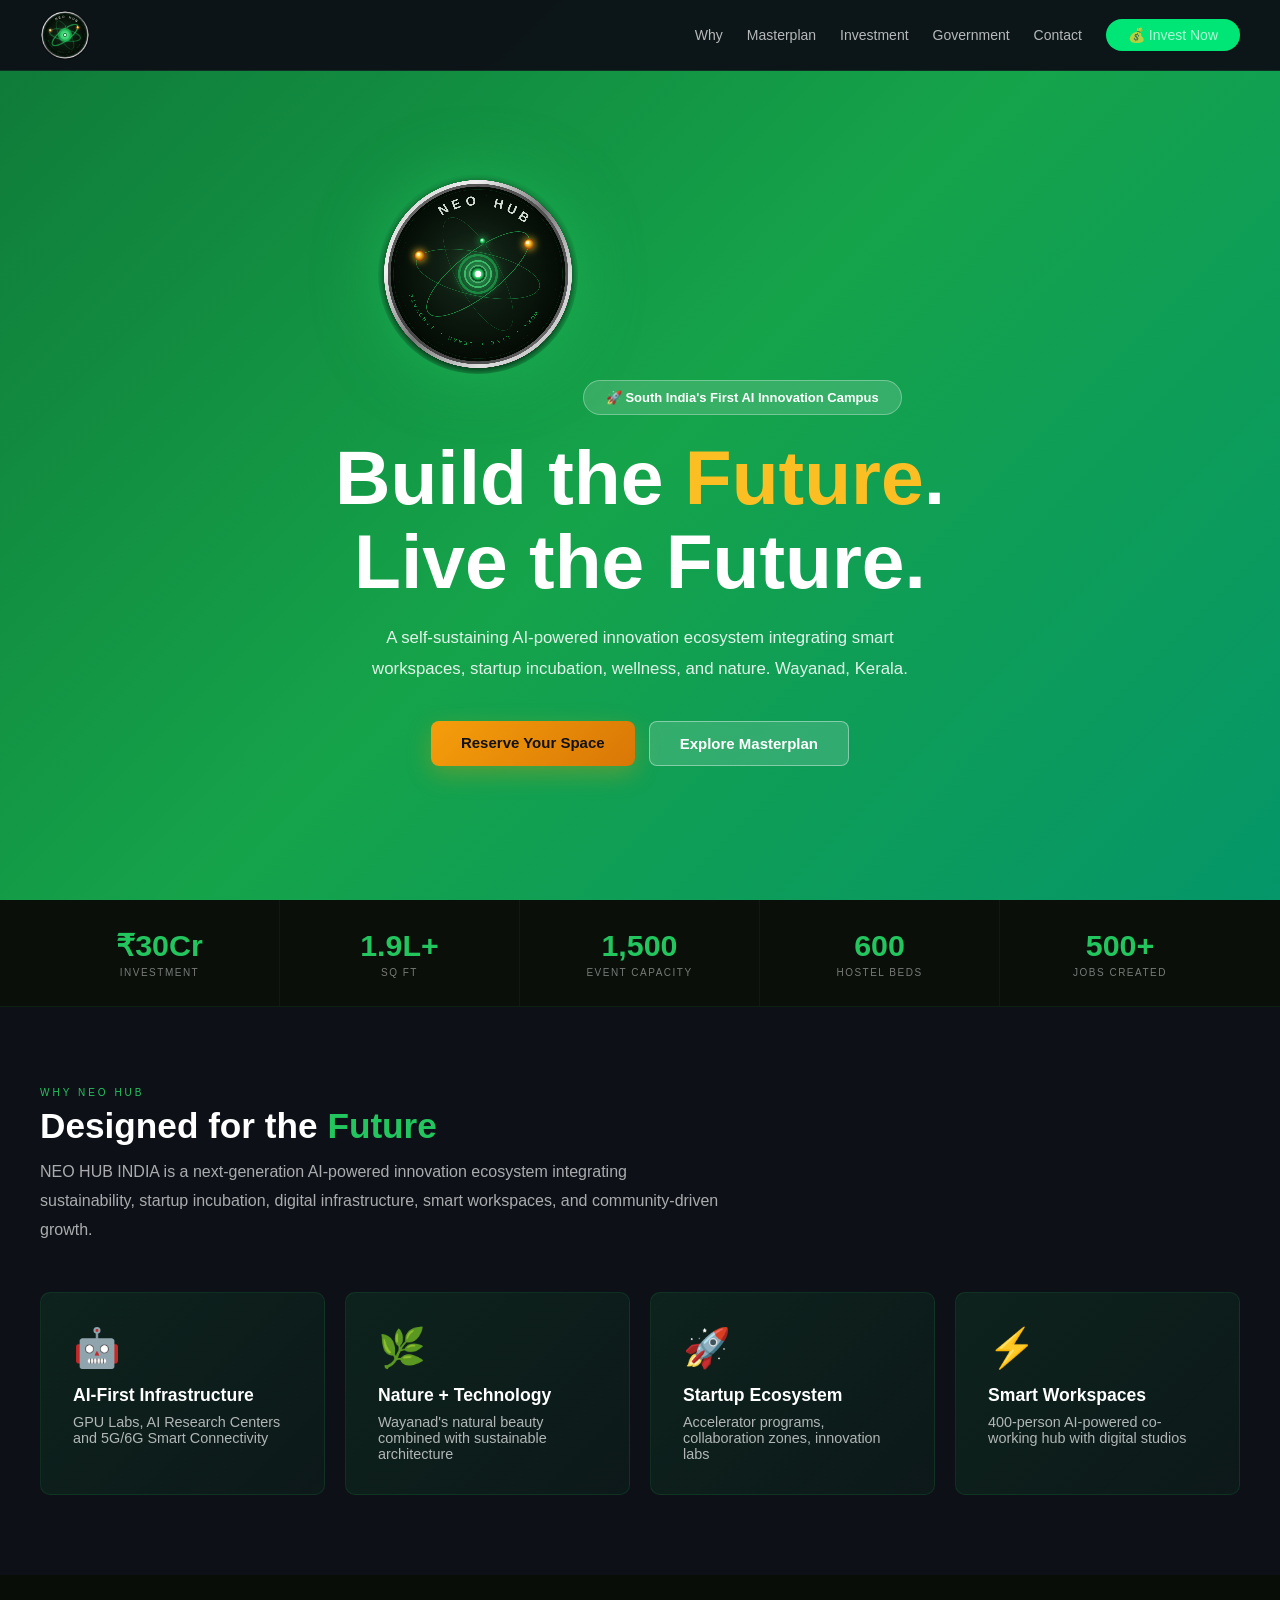
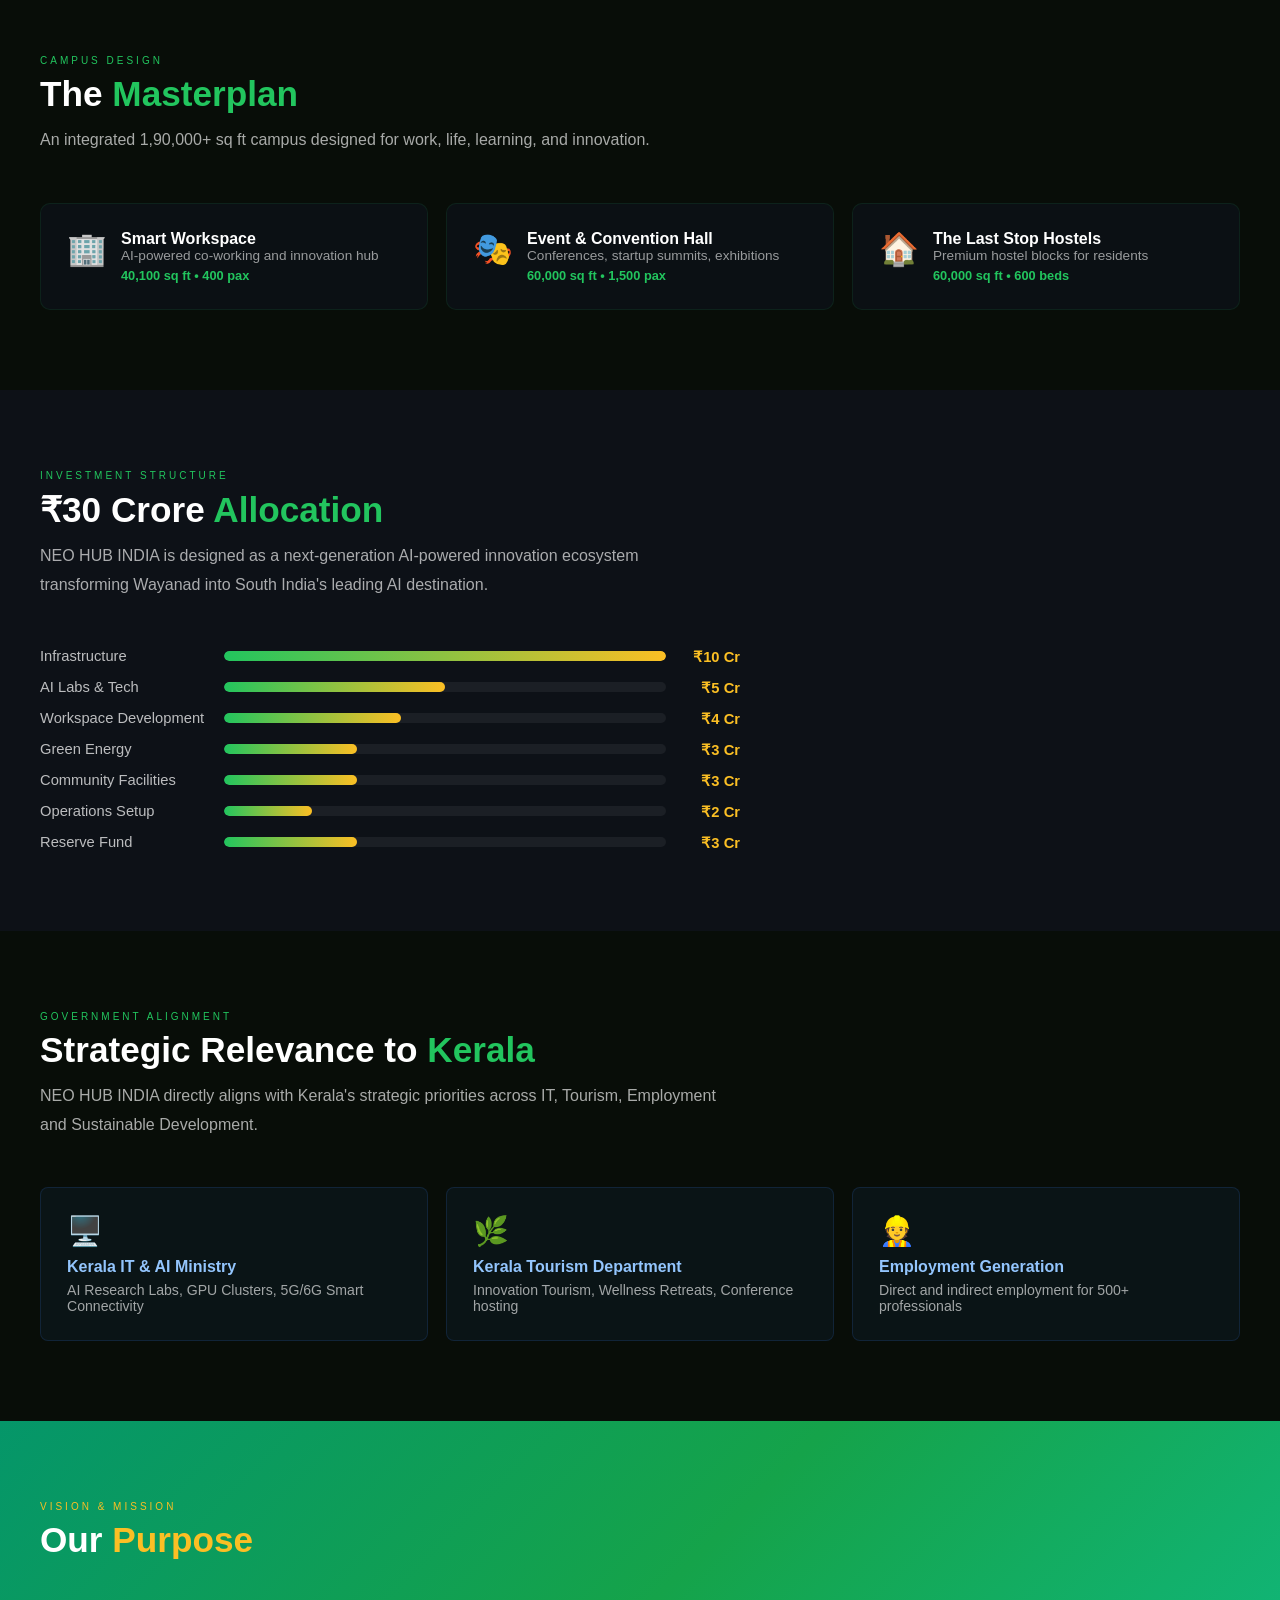
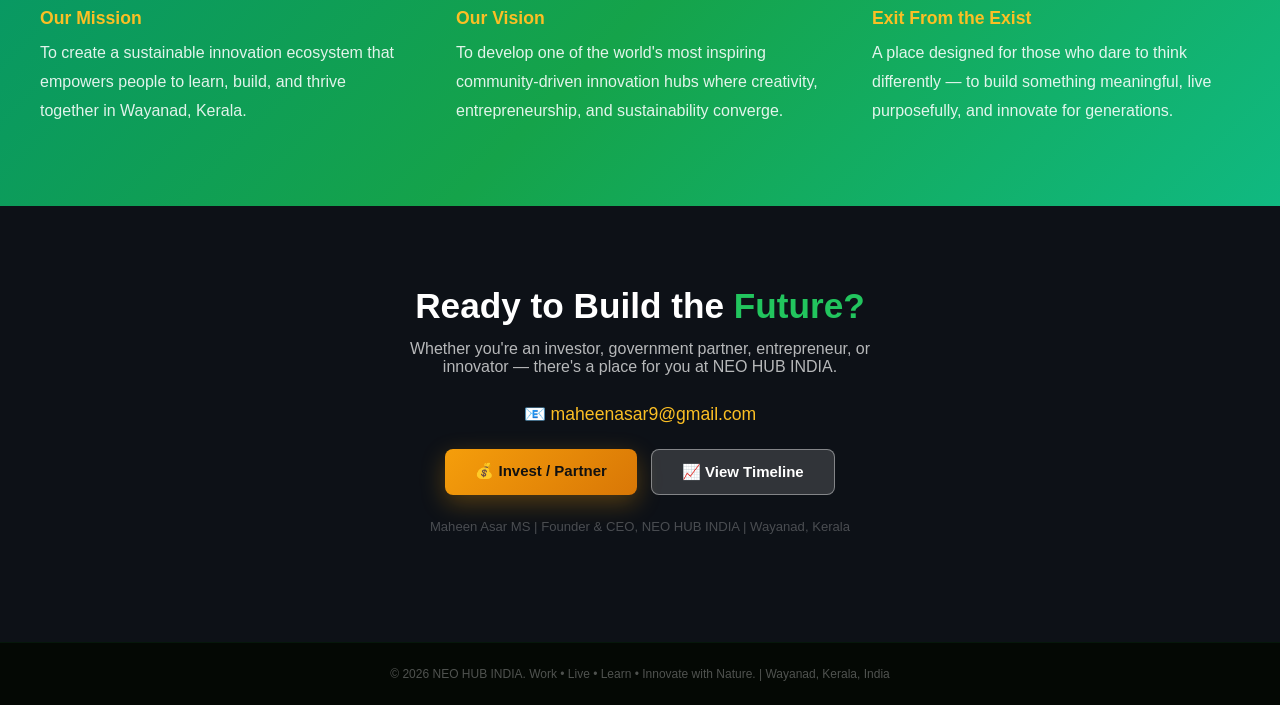
==== commit e8a20246: "Create index.html" ====
--- a/index.html
+++ b/index.html
@@ -11,9 +11,9 @@
 
 nav{position:fixed;top:0;left:0;right:0;z-index:1000;background:rgba(13,17,23,0.97);border-bottom:1px solid rgba(34,197,94,0.15);padding:10px 32px;}
 .nav-inner{max-width:1200px;margin:0 auto;display:flex;justify-content:space-between;align-items:center;}
-.nav-left{display:flex;align-items:center;gap:15px;}
-#navLogo{width:55px;height:55px;border-radius:50%;}  /* INCREASED from 40px to 55px */
-.nav-brand{font-size:24px;font-weight:900;letter-spacing:2px;color:white;} /* INCREASED from 20px to 24px */
+.nav-left{display:flex;align-items:center;gap:12px;}
+#navLogo{width:50px;height:50px;border-radius:50%;display:block;} /* Made visible */
+.nav-brand{font-size:22px;font-weight:900;color:white;}
 .nav-brand span{color:#22c55e;}
 .nav-links{display:flex;gap:24px;list-style:none;}
 .nav-links a{color:rgba(255,255,255,0.7);text-decoration:none;font-size:14px;font-weight:500;transition:color .3s;}
@@ -22,9 +22,8 @@
 .invest-btn:hover{background:#00c951;transform:scale(1.02);}
 
 .hero{min-height:100vh;display:flex;align-items:center;justify-content:center;background:linear-gradient(135deg,#0f7938,#15a34a,#059669);text-align:center;padding:80px 24px 40px;position:relative;overflow:hidden;}
-.hero::before{content:'';position:absolute;inset:0;background:radial-gradient(circle at 20% 50%,rgba(21,163,74,0.4) 0%,transparent 50%),radial-gradient(circle at 80% 80%,rgba(245,158,11,0.2) 0%,transparent 50%);pointer-events:none;}
 .hero-inner{max-width:880px;position:relative;z-index:2;}
-#heroLogo{width:250px;height:250px;border-radius:50%;margin-bottom:28px;filter:drop-shadow(0 0 32px rgba(34,197,94,0.5));} /* INCREASED from 200px to 250px */
+#heroLogo{width:200px;height:200px;border-radius:50%;margin-bottom:28px;display:inline-block;filter:drop-shadow(0 0 32px rgba(34,197,94,0.5));}
 .pill{display:inline-block;background:rgba(255,255,255,0.15);border:1px solid rgba(255,255,255,0.3);padding:9px 22px;border-radius:50px;font-size:13px;font-weight:600;margin-bottom:20px;}
 .hero h1{font-size:clamp(2.2rem,7vw,4.8rem);font-weight:900;line-height:1.1;margin-bottom:18px;}
 .hero h1 em{color:#fbbf24;font-style:normal;}
@@ -99,10 +98,9 @@
   .stat:nth-child(5){grid-column:1/-1;}
   .section,.masterplan,.invest,.govt,.mission,.cta-sec{padding:56px 20px;}
   .s-title{font-size:1.7rem;}
-  #heroLogo{width:180px;height:180px;}
+  #heroLogo{width:150px;height:150px;}
   .hero h1{font-size:2rem;}
-  #navLogo{width:45px;height:45px;}
-  .nav-brand{font-size:20px;}
+  #navLogo{width:40px;height:40px;}
 }
 </style>
 </head>
@@ -112,7 +110,7 @@
   <div class="nav-inner">
     <div class="nav-left">
       <canvas id="navLogo" width="80" height="80"></canvas>
-      <div class="nav-brand">NEO <span>HUB</span></div>
+      <!-- REMOVED duplicate "NEO HUB" text - only canvas logo now -->
     </div>
     <ul class="nav-links">
       <li><a href="#why">Why</a></li>
